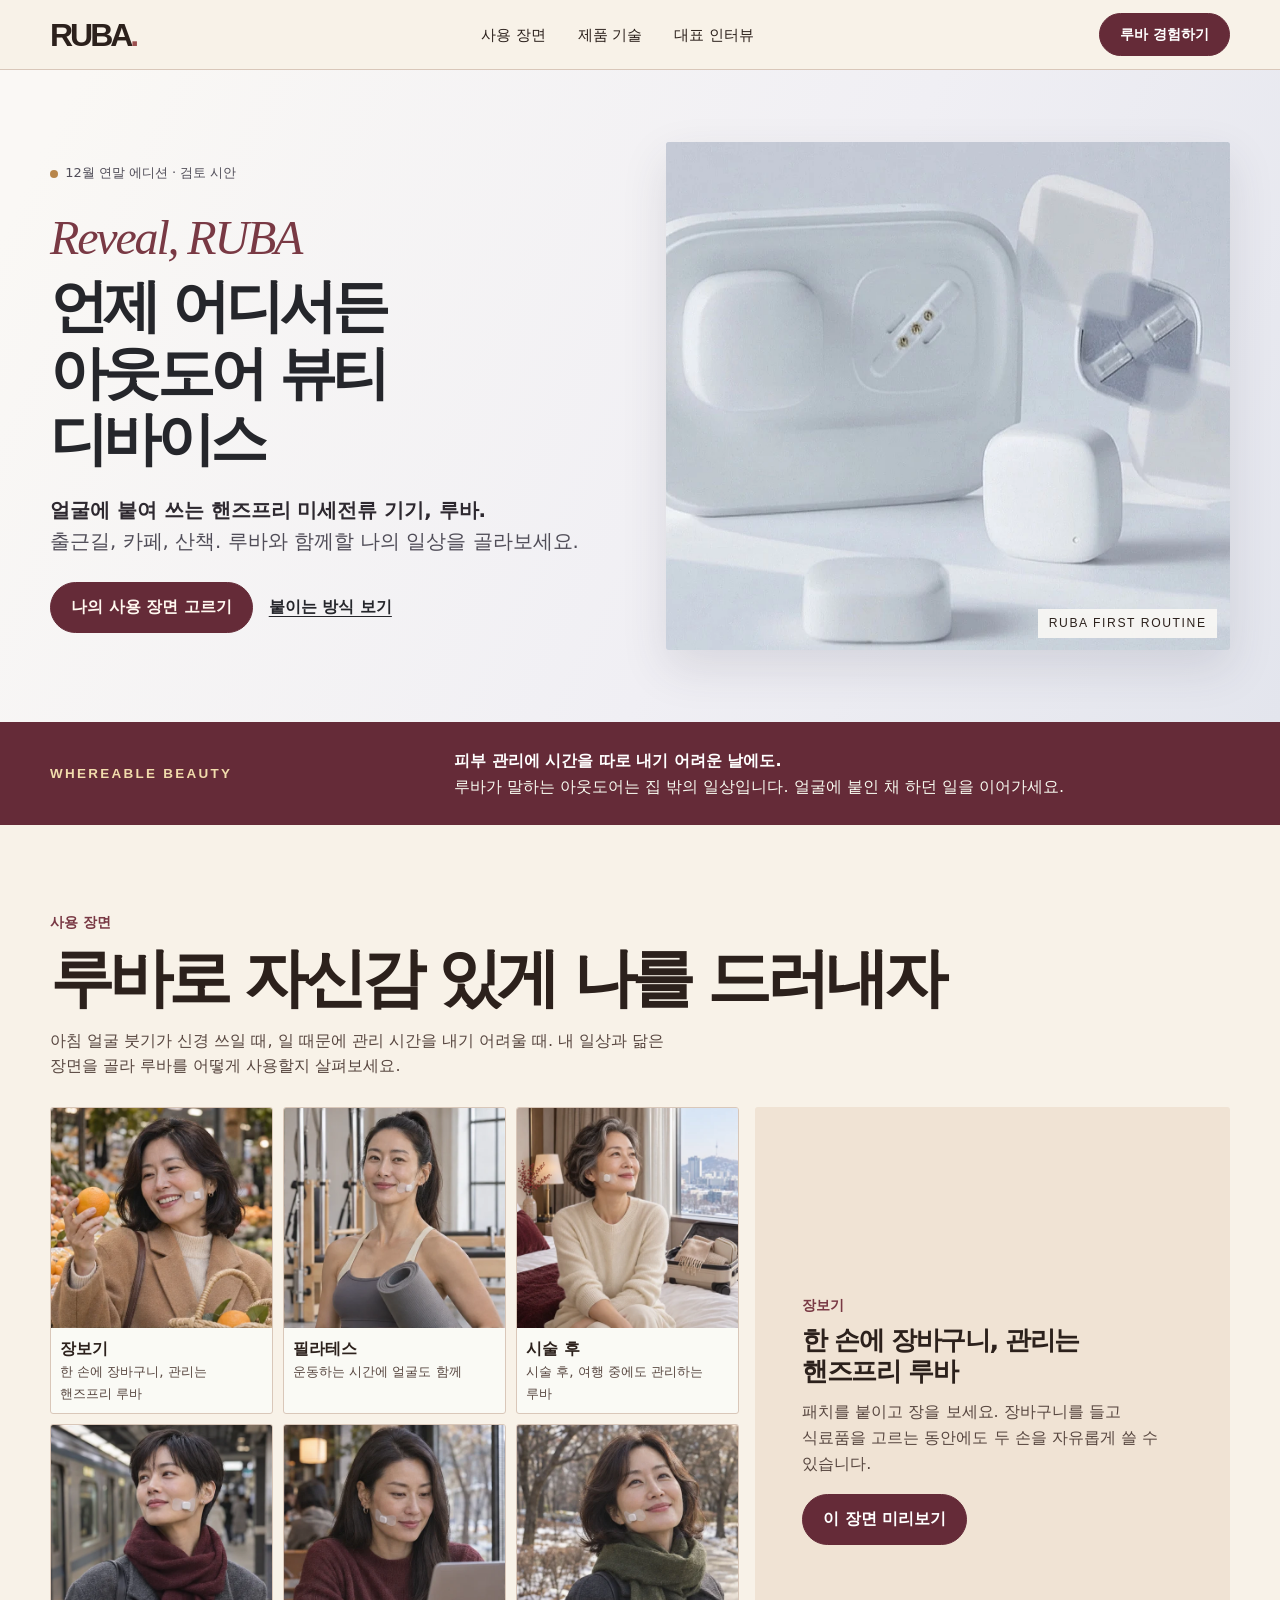
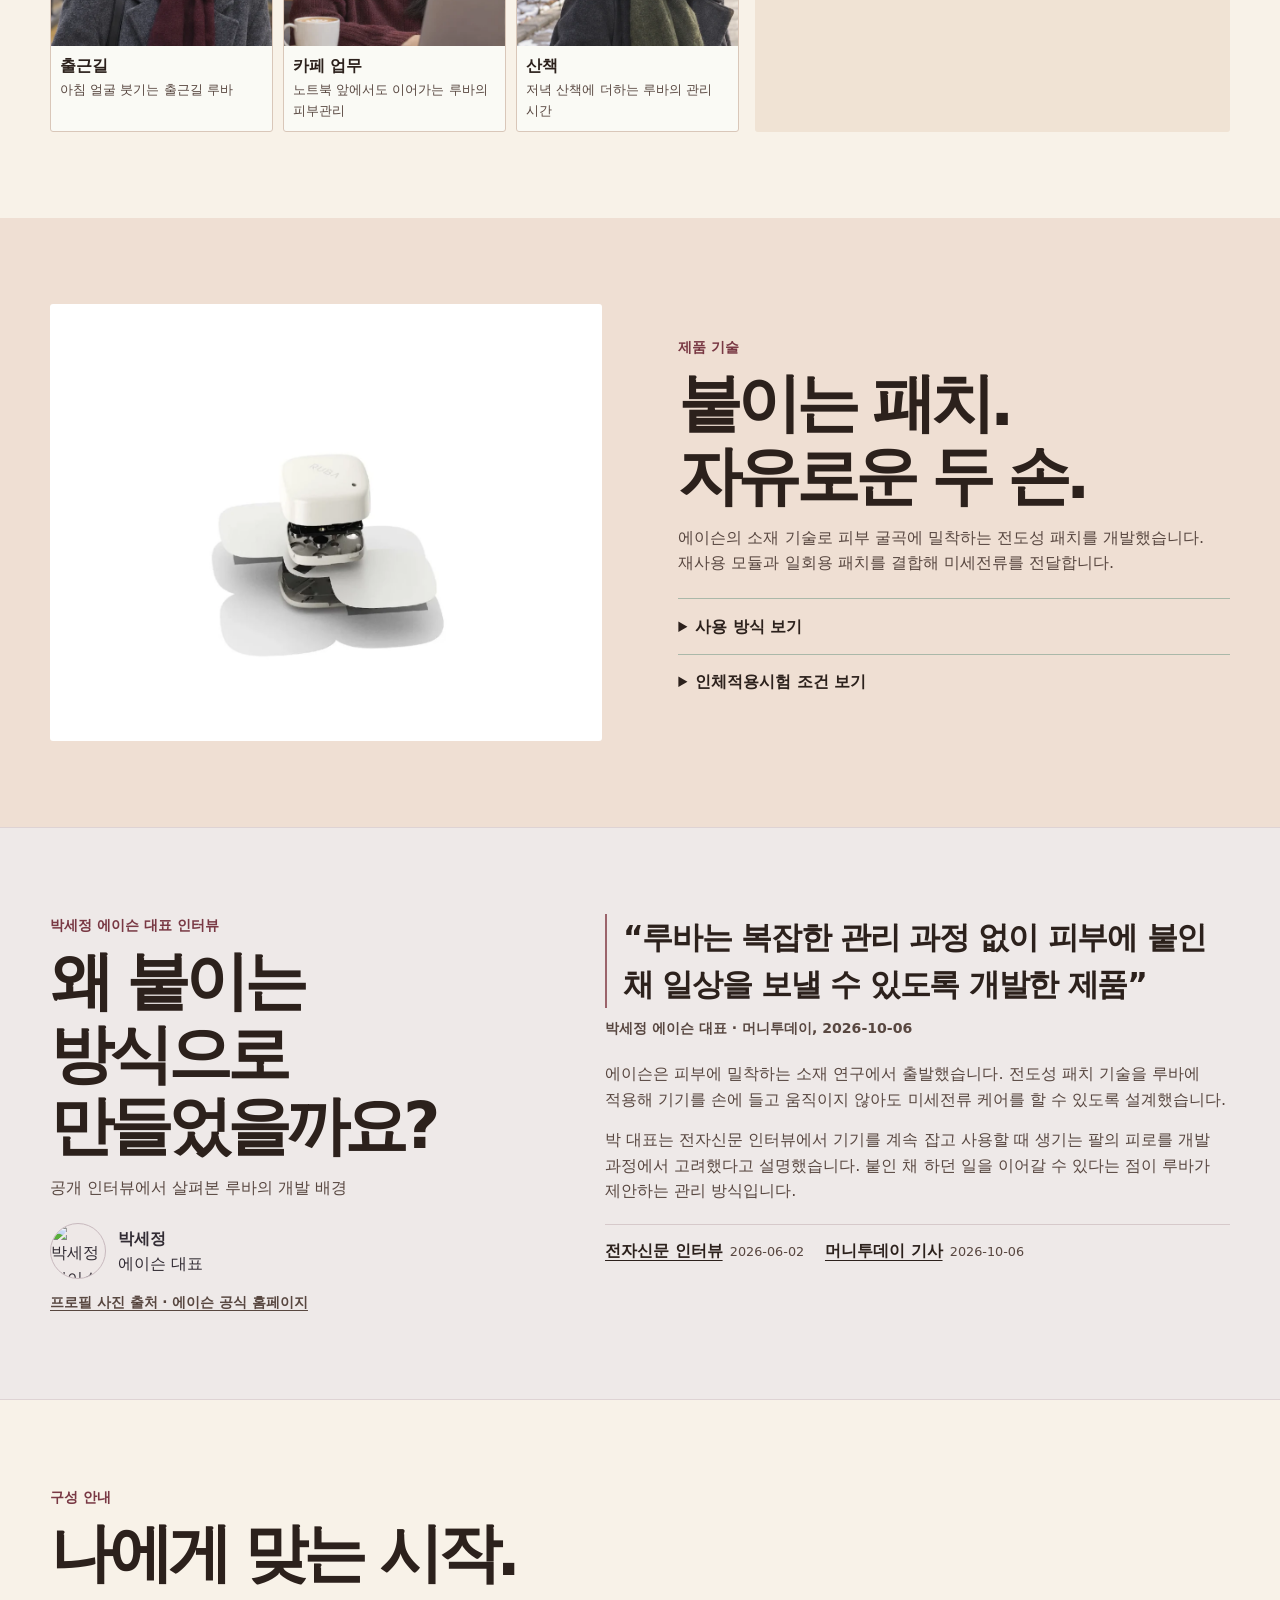
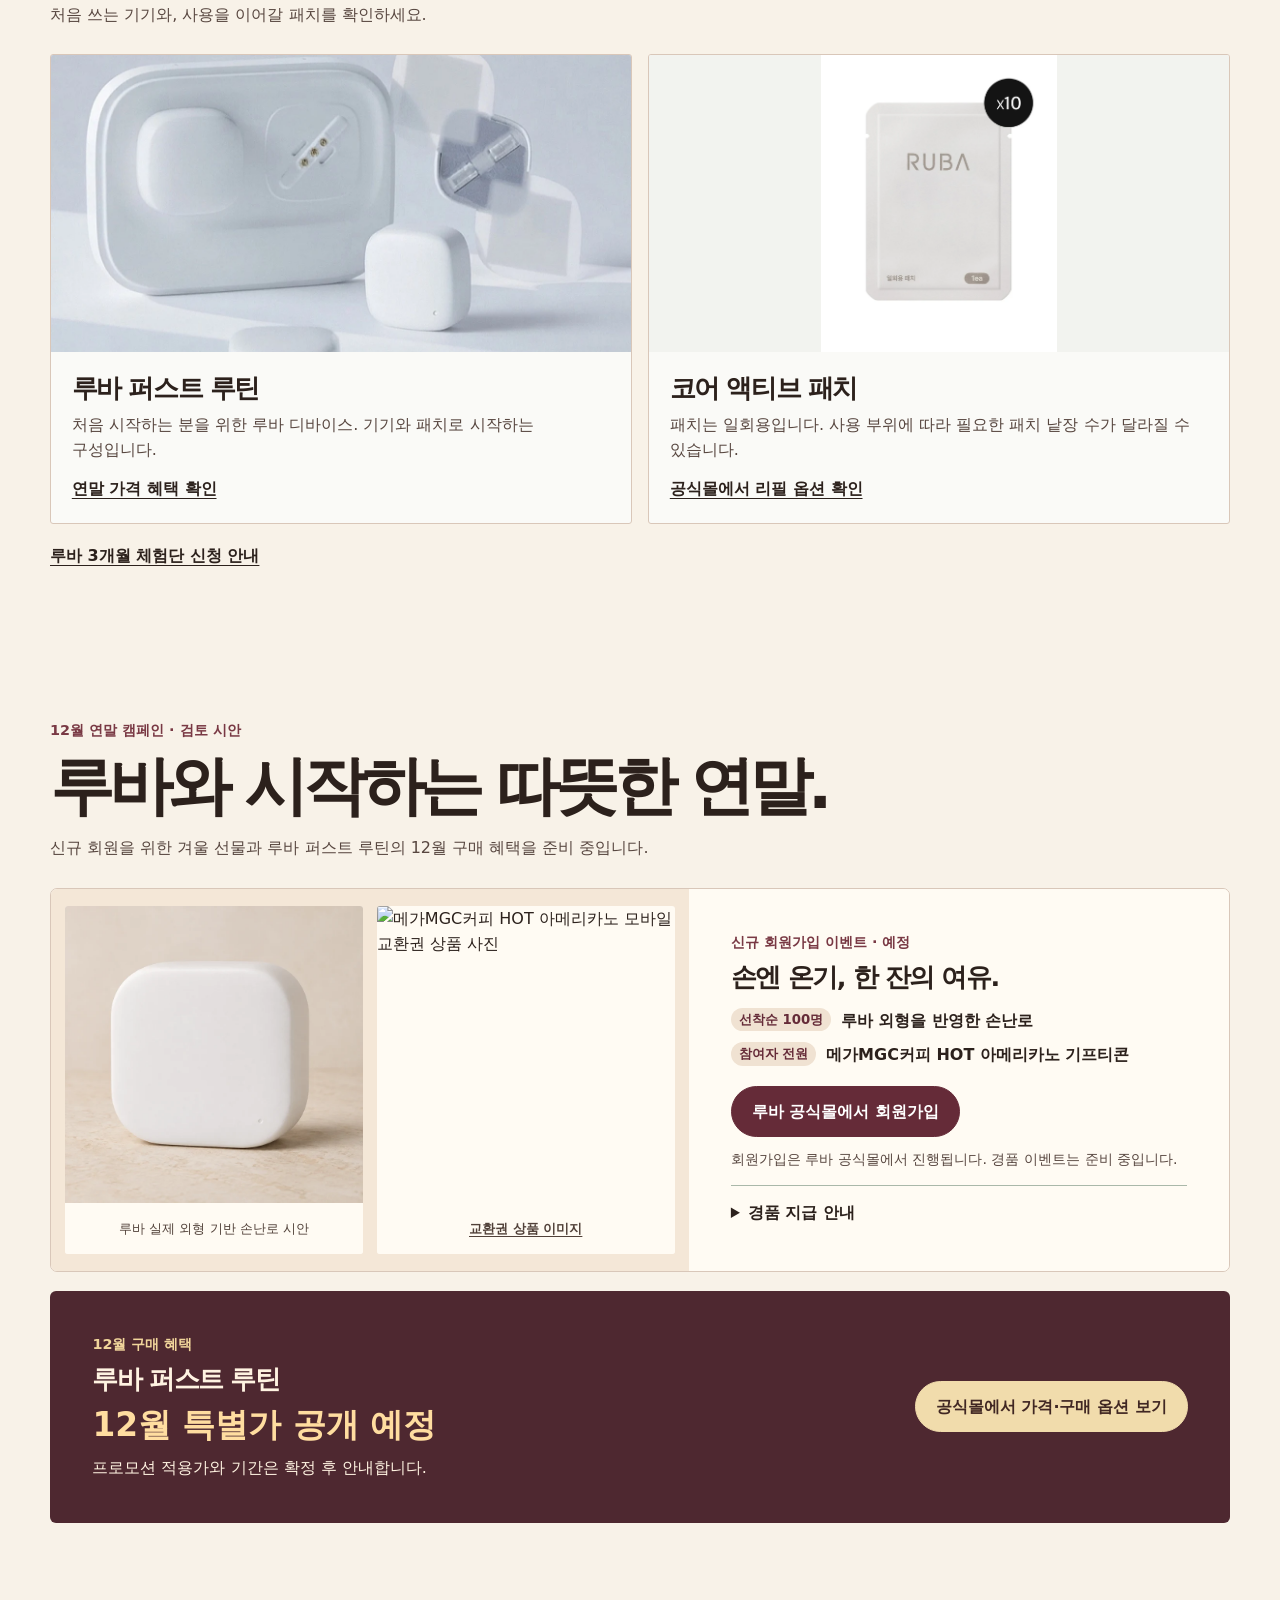
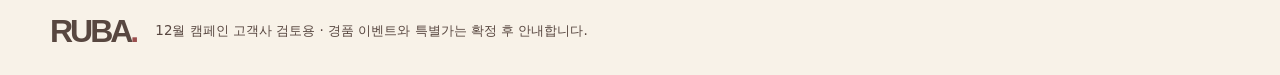
==== index.html @ 67707236 "Update RUBA Pilates scene copy" ====
<!doctype html>
<html lang="ko">
<head>
<meta charset="utf-8">
<meta name="viewport" content="width=device-width, initial-scale=1">
<meta name="robots" content="noindex,nofollow">
<meta name="theme-color" content="#f4f3f6">
<meta name="description" content="추운 날에도, 따뜻한 루틴. 루바 12월 연말 프로모션과 회원가입 이벤트 시안.">
<title>Reveal, RUBA | 루바의 따뜻한 연말</title>
<link rel="stylesheet" href="style.css?v=scene-hover">
<script src="app.js?v=pilates-copy" defer></script>
</head>
<body>
<a class="skip" href="#main">본문으로 이동</a>
<header class="header"><div class="wrap head">
  <a href="#main" class="logo" aria-label="루바 첫 화면">RUBA<span>.</span></a>
  <nav aria-label="페이지 메뉴"><a href="#scenes">사용 장면</a><a href="#technology">제품 기술</a><a href="#founder">대표 인터뷰</a></nav>
  <a class="pill small" href="trial.html">루바 경험하기</a>
</div></header>
<main id="main">
  <div class="holiday-hero"><section class="hero wrap">
    <div class="hero-copy">
      <p class="tag"><span></span> 12월 연말 에디션 · 검토 시안</p>
      <p class="campaign">Reveal, RUBA</p>
      <h1>언제 어디서든<br>아웃도어 뷰티 디바이스</h1>
      <p class="intro"><strong>얼굴에 붙여 쓰는 핸즈프리 미세전류 기기, 루바.</strong><br>출근길, 카페, 산책. 루바와 함께할 나의 일상을 골라보세요.</p>
      <div class="actions"><a class="pill" href="#scenes">나의 사용 장면 고르기</a><a class="text-link" href="#technology">붙이는 방식 보기</a></div>
    </div>
    <figure class="hero-image"><img src="product.webp" width="1200" height="800" alt="루바 퍼스트 루틴의 케이스, 모듈, 전도성 패치" fetchpriority="high"><figcaption>RUBA FIRST ROUTINE</figcaption></figure>
  </section></div>

  <section class="band"><div class="wrap band-inner"><p class="micro">WHEREABLE BEAUTY</p><p><strong>피부 관리에 시간을 따로 내기 어려운 날에도.</strong><br>루바가 말하는 아웃도어는 집 밖의 일상입니다. 얼굴에 붙인 채 하던 일을 이어가세요.</p></div></section>

  <section id="scenes" class="wrap section">
    <p class="eyebrow">사용 장면</p>
    <h2>루바로 자신감 있게 나를 드러내자</h2>
    <p class="sub">아침 얼굴 붓기가 신경 쓰일 때, 일 때문에 관리 시간을 내기 어려울 때. 내 일상과 닮은 장면을 골라 루바를 어떻게 사용할지 살펴보세요.</p>
    <div class="scene-layout">
      <fieldset class="scenes"><legend class="sr">관심 있는 사용 장면</legend>
        <label class="scene-card"><input type="radio" name="scene" value="errands" checked><span class="scene-tile"><img src="tpo-wear-errands.webp" alt="" width="512" height="512" loading="lazy"><span class="scene-caption">장보기<small>한 손에 장바구니, 관리는 핸즈프리 루바</small></span></span></label>
        <label class="scene-card"><input type="radio" name="scene" value="studio"><span class="scene-tile"><img src="tpo-wear-studio.webp" alt="" width="512" height="512" loading="lazy"><span class="scene-caption">필라테스<small>운동하는 시간에 얼굴도 함께</small></span></span></label>
        <label class="scene-card"><input type="radio" name="scene" value="daily"><span class="scene-tile"><img src="tpo-wear-travel.webp" alt="" width="512" height="512" loading="lazy"><span class="scene-caption">시술 후<small>시술 후, 여행 중에도 관리하는 루바</small></span></span></label>
        <label class="scene-card"><input type="radio" name="scene" value="commute"><span class="scene-tile"><img src="tpo-wear-commute.webp" alt="" width="512" height="512" loading="lazy"><span class="scene-caption">출근길<small>아침 얼굴 붓기는 출근길 루바</small></span></span></label>
        <label class="scene-card"><input type="radio" name="scene" value="cafe"><span class="scene-tile"><img src="tpo-wear-cafe.webp" alt="" width="512" height="512" loading="lazy"><span class="scene-caption">카페 업무<small>노트북 앞에서도 이어가는 루바의 피부관리</small></span></span></label>
        <label class="scene-card"><input type="radio" name="scene" value="walk"><span class="scene-tile"><img src="tpo-wear-walk.webp" alt="" width="512" height="512" loading="lazy"><span class="scene-caption">산책<small>저녁 산책에 더하는 루바의 관리 시간</small></span></span></label>
      </fieldset>
      <div class="scene-feature">
        <p class="eyebrow" id="scene-label">장보기</p>
        <div aria-live="polite"><h3 id="scene-title">한 손에 장바구니, 관리는 핸즈프리 루바</h3><p id="scene-copy">패치를 붙이고 장을 보세요. 장바구니를 들고 식료품을 고르는 동안에도 두 손을 자유롭게 쓸 수 있습니다.</p></div>
        <button type="button" class="pill" data-trial>이 장면 미리보기</button>
      </div>
    </div>
  </section>

  <section id="technology" class="tech">
    <div class="wrap section tech-layout">
      <figure><img src="module.webp" width="1250" height="1250" loading="lazy" alt="전도성 패치와 소형 모듈을 결합한 루바 기기"></figure>
      <div><p class="eyebrow">제품 기술</p><h2>붙이는 패치.<br>자유로운 두 손.</h2>
      <p class="sub">에이슨의 소재 기술로 피부 굴곡에 밀착하는 전도성 패치를 개발했습니다. 재사용 모듈과 일회용 패치를 결합해 미세전류를 전달합니다.</p>
      <details><summary>사용 방식 보기</summary><p>모듈과 전용 패치를 결합해 얼굴에 붙이는 방식입니다. 실제 부착 위치와 사용 시간은 제품 사용설명서를 따르세요.</p></details>
      <details><summary>인체적용시험 조건 보기</summary><p>피엔케이피부임상연구센타에서 성인 23명이 4주간 총 8회 사용한 시험에서 피부 수분량, 피부결, 탄력 지표를 확인했습니다. 사용 경험에는 개인차가 있습니다.</p><a class="text-link" href="https://beautybyasen.co.kr/article/news/8/696/" target="_blank" rel="noopener">루바 공식 뉴스룸</a></details></div>
    </div>
  </section>

  <section id="founder" class="founder-section" aria-labelledby="founder-title">
    <div class="wrap section founder-layout">
      <div>
        <p class="eyebrow">박세정 에이슨 대표 인터뷰</p>
        <h2 id="founder-title">왜 붙이는 방식으로<br>만들었을까요?</h2>
        <p class="sub">공개 인터뷰에서 살펴본 루바의 개발 배경</p>
        <div class="hero-founder">
          <img src="https://framerusercontent.com/images/P6xozBRrAXDQ4cvZuUxf1HCb0HQ.jpg?height=792&amp;width=1080" width="56" height="56" alt="박세정 에이슨 대표 프로필 사진" referrerpolicy="no-referrer">
          <div><strong>박세정</strong><p>에이슨 대표</p></div>
        </div>
        <p class="portrait-source"><a class="text-link" href="https://asencompany.com/" target="_blank" rel="noopener">프로필 사진 출처 · 에이슨 공식 홈페이지</a></p>
      </div>
      <article class="founder-story">
        <blockquote cite="https://www.mt.co.kr/future/2026/10/06/2026100610034594685">“루바는 복잡한 관리 과정 없이 피부에 붙인 채 일상을 보낼 수 있도록 개발한 제품”</blockquote>
        <p class="quote-credit">박세정 에이슨 대표 · 머니투데이, 2026-10-06</p>
        <p>에이슨은 피부에 밀착하는 소재 연구에서 출발했습니다. 전도성 패치 기술을 루바에 적용해 기기를 손에 들고 움직이지 않아도 미세전류 케어를 할 수 있도록 설계했습니다.</p>
        <p>박 대표는 전자신문 인터뷰에서 기기를 계속 잡고 사용할 때 생기는 팔의 피로를 개발 과정에서 고려했다고 설명했습니다. 붙인 채 하던 일을 이어갈 수 있다는 점이 루바가 제안하는 관리 방식입니다.</p>
        <ul class="founder-sources" aria-label="인터뷰 출처">
          <li><a class="text-link" href="https://www.etnews.com/20260602000156" target="_blank" rel="noopener">전자신문 인터뷰</a><time datetime="2026-06-02">2026-06-02</time></li>
          <li><a class="text-link" href="https://www.mt.co.kr/future/2026/10/06/2026100610034594685" target="_blank" rel="noopener">머니투데이 기사</a><time datetime="2026-10-06">2026-10-06</time></li>
        </ul>
      </article>
    </div>
  </section>

  <section id="plans" class="wrap section">
    <p class="eyebrow">구성 안내</p><h2>나에게 맞는 시작.</h2>
    <p class="sub">처음 쓰는 기기와, 사용을 이어갈 패치를 확인하세요.</p>
    <div class="plans">
      <article><img src="product.webp" width="1200" height="800" loading="lazy" alt="루바 모듈, 케이스 및 패치 제품 이미지"><div><h3>루바 퍼스트 루틴</h3><p>처음 시작하는 분을 위한 루바 디바이스. 기기와 패치로 시작하는 구성입니다.</p><a class="text-link" href="#holiday">연말 가격 혜택 확인</a></div></article>
      <article><img src="patch.webp" width="989" height="1250" loading="lazy" alt="루바 일회용 리필 패치 패키지"><div><h3>코어 액티브 패치</h3><p>패치는 일회용입니다. 사용 부위에 따라 필요한 패치 낱장 수가 달라질 수 있습니다.</p><a class="text-link" href="https://www.beautybyasen.com/category/%EB%A3%A8%ED%8B%B4-%EC%BC%80%EC%96%B4-%EB%B6%80%EC%B0%A9%ED%98%95-%ED%8C%A8%EC%B9%98/43/" target="_blank" rel="noopener">공식몰에서 리필 옵션 확인</a></div></article>
    </div>
    <p class="concept"><a class="text-link" href="trial.html">루바 3개월 체험단 신청 안내</a></p>
  </section>

  <section id="holiday" class="wrap section holiday-section" aria-labelledby="holiday-title">
    <p class="eyebrow">12월 연말 캠페인 · 검토 시안</p>
    <h2 id="holiday-title">루바와 시작하는 따뜻한 연말.</h2>
    <p class="sub">신규 회원을 위한 겨울 선물과 루바 퍼스트 루틴의 12월 구매 혜택을 준비 중입니다.</p>
    <div class="member-offer">
      <div class="gift-photos">
        <figure class="gift-visual gift-photo-warmer">
          <img src="ruba-module-warmer.webp" width="768" height="768" alt="실제 루바의 흰색 모듈 외형을 반영한 손난로 시안" loading="lazy">
          <figcaption>루바 실제 외형 기반 손난로 시안</figcaption>
        </figure>
        <figure class="gift-visual gift-photo-coffee">
          <img src="https://media.sodagift.com/img/image/253998341375792.jpg" width="480" height="480" alt="메가MGC커피 HOT 아메리카노 모바일 교환권 상품 사진" loading="lazy" referrerpolicy="no-referrer">
          <figcaption><a class="text-link" href="https://sodagift.com/ko/gift-to-south-korea/brands/Mega-MGC-Coffee%23541/%28Hot%29-Americano%2322791" target="_blank" rel="noopener">교환권 상품 이미지</a></figcaption>
        </figure>
      </div>
      <div class="signup-offer">
        <p class="eyebrow">신규 회원가입 이벤트 · 예정</p>
        <h3>손엔 온기, 한 잔의 여유.</h3>
        <ul class="gift-list">
          <li><strong>선착순 100명</strong><span>루바 외형을 반영한 손난로</span></li>
          <li><strong>참여자 전원</strong><span>메가MGC커피 HOT 아메리카노 기프티콘</span></li>
        </ul>
        <a class="pill" data-conversion="signup_click" href="https://www.beautybyasen.com/member/join.html?utm_source=ruba_campaign&amp;utm_medium=referral&amp;utm_campaign=ruba_december_2026&amp;utm_content=member_offer">루바 공식몰에서 회원가입</a>
        <p class="offer-note">회원가입은 루바 공식몰에서 진행됩니다. 경품 이벤트는 준비 중입니다.</p>
        <details><summary>경품 지급 안내</summary><p>이벤트 참여자 전원에게 커피 쿠폰을 증정하며, 참여 완료 순서 기준 선착순 100명에게는 손난로도 함께 증정합니다. 이벤트 기간, 참여 방법과 발송 일정은 확정 후 안내합니다.</p></details>
      </div>
    </div>
    <article id="purchase" class="purchase-offer final-purchase">
      <div>
        <p class="eyebrow">12월 구매 혜택</p>
        <h3>루바 퍼스트 루틴</h3>
        <p class="offer-status">12월 특별가 공개 예정</p>
        <p>프로모션 적용가와 기간은 확정 후 안내합니다.</p>
      </div>
      <a class="pill" data-conversion="purchase_click" href="https://www.beautybyasen.com/product/detail.html?product_no=16&amp;utm_source=ruba_campaign&amp;utm_medium=referral&amp;utm_campaign=ruba_december_2026&amp;utm_content=purchase_offer">공식몰에서 가격·구매 옵션 보기</a>
    </article>
  </section>

</main>
<footer class="wrap footer"><a href="#main" class="logo">RUBA<span>.</span></a><p>12월 캠페인 고객사 검토용 · 경품 이벤트와 특별가는 확정 후 안내합니다.</p></footer>
<div class="mobile-cta"><a class="pill" href="trial.html" data-mobile-next>루바 경험하기</a></div>
<dialog id="trial" aria-labelledby="trial-title">
  <div class="dialog-inner"><button type="button" class="close" aria-label="닫기" data-close>×</button>
    <div id="trial-entry"><p class="eyebrow">루바 사용 장면 미리보기</p><h2 id="trial-title">어디서 써보고 싶으세요?</h2>
    <p>선택한 사용 장면 <strong id="picked-scene"></strong></p>
    <form id="trial-form">
      <button class="pill" type="submit">내가 고른 장면 확인</button>
      <p class="fine">장면 선택은 미리보기용입니다. 응답은 저장하거나 전송하지 않습니다.</p>
    </form></div>
    <div id="trial-success" hidden><p class="eyebrow">루바 사용 장면 미리보기</p><h2 id="success-title" tabindex="-1">루바가 함께할 장면을 골랐어요.</h2><p><strong id="finished-scene"></strong> 장면을 선택하셨습니다.</p><p class="fine">붙이는 방식과 개발 이야기를 이어서 살펴보세요.</p><a class="pill" href="#technology" data-continue>루바가 작동하는 방식 보기</a></div>
  </div>
</dialog>

</body>
</html>
---- style.css ----
:root{--paper:#f4f3ed;--ink:#1a241e;--forest:#21372b;--lime:#ddf48a;--line:#cbd2c6;--mute:#48584d}*{box-sizing:border-box}html{scroll-behavior:smooth;scroll-padding-top:75px}body{margin:0;background:var(--paper);color:var(--ink);font-family:"Pretendard","Noto Sans KR","Malgun Gothic",system-ui,sans-serif;line-height:1.6;word-break:keep-all}img{display:block;width:100%;height:auto}a{color:inherit}button,select{font:inherit}button{cursor:pointer}figure,p,h1,h2,h3{margin:0}.wrap{width:min(1180px,calc(100% - 80px));margin-inline:auto}.skip{position:fixed;left:1rem;top:-5rem;background:white;padding:.8rem;z-index:20}.skip:focus{top:1rem}.header{background:var(--paper);border-bottom:1px solid var(--line);position:sticky;top:0;z-index:3}.head{display:flex;align-items:center;justify-content:space-between;gap:1rem;min-height:69px}.logo{font-family:Arial,sans-serif;font-size:2rem;font-weight:900;letter-spacing:-.095em;text-decoration:none;line-height:1}.logo span{color:#547540}.head nav{display:flex;gap:2rem}.head nav a{text-decoration:none;font-size:.92rem}.head nav a:hover,.text-link:hover{text-decoration-thickness:2px}.pill{display:inline-flex;justify-content:center;align-items:center;min-height:51px;padding:.68rem 1.25rem;border:1px solid var(--forest);border-radius:100px;text-decoration:none;background:var(--forest);color:white;font-weight:750;text-align:center;line-height:1.35}.pill:hover{background:#325341}.pill.small{min-height:42px;font-size:.9rem}.text-link{font-weight:740;text-underline-offset:.25em}.hero{display:grid;grid-template-columns:1fr 1fr;align-items:center;gap:3rem;padding-block:36px 42px}.hero-copy{padding-block:1.6rem}.tag{display:inline-flex;align-items:center;gap:.45rem;font-size:.81rem;color:var(--mute);margin-bottom:1.8rem}.tag span{width:8px;height:8px;background:#657f40;border-radius:50%}.campaign{font-family:Georgia,serif;font-style:italic;font-size:clamp(1.75rem,4vw,3rem);letter-spacing:-.045em;line-height:1.05}.hero h1{font-size:clamp(3.5rem,7vw,7rem);letter-spacing:-.105em;line-height:1.02;margin:.7rem 0 1.35rem}.hero h1 span{color:#547540}.intro{font-size:clamp(1rem,1.6vw,1.23rem);color:var(--mute)}.intro strong{color:var(--ink)}.actions{display:flex;gap:1rem;align-items:center;flex-wrap:wrap;margin-top:1.5rem}.hero-image{position:relative;background:#eee;overflow:hidden;border-radius:3px}.hero-image img{aspect-ratio:1.01;object-fit:cover;object-position:center 43%}.hero-image figcaption{position:absolute;bottom:12px;left:12px;background:var(--paper);padding:.3rem .65rem;font-family:Arial,sans-serif;letter-spacing:.13em;font-size:.76rem}.band{background:var(--forest);color:#f7f9ef}.band-inner{display:grid;grid-template-columns:1fr 2fr;gap:1rem;align-items:center;padding-block:26px}.band strong{color:white}.micro{font-family:Arial,sans-serif;color:var(--lime);font-weight:700;letter-spacing:.17em;font-size:.84rem}.section{padding-block:86px}.eyebrow{font-size:.9rem;font-weight:750;color:#426039;margin-bottom:.5rem}h2{font-size:clamp(2.1rem,5vw,4.1rem);line-height:1.13;letter-spacing:-.08em}h3{font-size:clamp(1.25rem,2vw,1.8rem);line-height:1.24;letter-spacing:-.055em}.sub{margin-top:.8rem;color:var(--mute);max-width:39rem}.scene-layout{display:grid;grid-template-columns:1.25fr 1fr;gap:1rem;margin-top:1.75rem}.scenes{border:0;padding:0;margin:0;min-width:0;display:grid;grid-template-columns:repeat(2,minmax(0,1fr));gap:.5rem}.scenes label{position:relative;cursor:pointer}.scenes input,.sr{position:absolute;inline-size:1px;block-size:1px;clip-path:inset(50%);overflow:hidden}.scenes label span{display:block;border:1px solid var(--line);padding:.8rem 1rem;border-radius:3px;font-weight:750;min-height:100%;background:#fafaf5}.scenes label small{display:block;font-size:.84rem;color:var(--mute);font-weight:400}.scenes input:focus-visible+span,button:focus-visible,a:focus-visible,summary:focus-visible,select:focus-visible{outline:3px solid #759549;outline-offset:3px}.scene-feature{background:#e1e8db;border-radius:3px;padding:clamp(1.2rem,3.7vw,3rem);display:flex;align-items:flex-start;flex-direction:column;justify-content:center}.scene-feature div p{margin:.7rem 0 1.1rem;color:var(--mute)}.tech{background:#e8ede4}.tech-layout{display:grid;grid-template-columns:1fr 1fr;gap:clamp(1rem,6vw,6rem);align-items:center}.tech figure{background:white;overflow:hidden;border-radius:3px}.tech figure img{aspect-ratio:1.26;object-fit:cover}.tech details:first-of-type{margin-top:1.4rem}details{border-top:1px solid #aab8a9;padding-block:.75rem}details summary{cursor:pointer;font-weight:750;padding-block:.15rem}details p{margin:.5rem 0;color:var(--mute)}.plans{display:grid;grid-template-columns:1fr 1fr;gap:1rem;margin-top:1.6rem}.plans article{background:#fafaf7;border:1px solid var(--line);border-radius:3px;overflow:hidden}.plans article img{aspect-ratio:1.95;object-fit:contain;background:#f2f3ef}.plans article:first-child img{object-fit:cover}.plans article div{padding:1.3rem}.plans p{color:var(--mute);margin:.45rem 0 .85rem}.concept{margin-top:1.2rem}.closing{padding:70px 0;background:var(--forest);color:white;text-align:center}.closing .campaign{color:var(--lime)}.closing h2{margin:1rem 0 1.4rem}.closing .pill{background:var(--lime);color:var(--forest)}.footer{display:flex;align-items:center;gap:1.2rem;padding-block:28px;color:var(--mute)}.footer p{font-size:.84rem}.mobile-cta{display:none}dialog{padding:0;border:1px solid var(--line);border-radius:8px;background:var(--paper);color:var(--ink);width:min(94%,500px);max-height:calc(100% - 1.8rem)}dialog::backdrop{background:#18241ac0}.dialog-inner{position:relative;padding:2rem}.dialog-inner h2{font-size:2rem;margin-bottom:.8rem;padding-right:.8rem}.close{position:absolute;right:.65rem;top:.55rem;border:0;background:none;font-size:1.7rem;min-width:42px;min-height:42px;color:var(--ink)}.dialog-inner form{display:grid;gap:.65rem;margin-top:1rem}.dialog-inner select{padding:.5rem;background:white;color:var(--ink);border:1px solid #687d69;border-radius:3px;min-height:45px}.dialog-inner .fine{color:var(--mute);font-size:.83rem;margin-block:.3rem}.dialog-inner #trial-success button{margin-top:.9rem}@media(max-width:760px){.wrap{width:calc(100% - 36px)}.head{min-height:58px}.head nav{display:none}.head .small{min-height:38px;font-size:.79rem}.logo{font-size:1.7rem}.hero{grid-template-columns:1fr;gap:1rem;padding-block:10px 22px}.hero-copy{padding-block:.7rem .1rem}.tag{margin-bottom:.9rem}.hero h1{font-size:clamp(3rem,12.5vw,5rem);margin:.55rem 0 .7rem}.hero h1 br{display:none}.intro{font-size:1rem}.actions{margin-top:1rem}.hero-image img{aspect-ratio:1.28;object-position:center 39%}.band-inner,.scene-layout,.tech-layout{grid-template-columns:1fr}.band-inner{gap:.3rem}.section{padding-block:52px}.tech figure{order:1}.plans{gap:.65rem}.plans article div{padding:.85rem}.footer{padding-bottom:98px}.mobile-cta{display:flex;align-items:center;justify-content:space-between;gap:1rem;position:fixed;inset:auto 0 0;padding:.55rem 18px calc(.55rem + env(safe-area-inset-bottom));z-index:4;background:var(--paper);border-top:1px solid var(--line)}.mobile-cta .pill{flex:1;max-width:275px;min-height:43px}}@media(max-width:365px){.plans{grid-template-columns:1fr}.actions .pill{padding-inline:.75rem}}@media(prefers-reduced-motion:reduce){html{scroll-behavior:auto}}

/* December campaign */
:root {
  --paper: #f8f2e8;
  --ink: #2c211c;
  --forest: #652b38;
  --lime: #f1dcac;
  --line: #d9c7b9;
  --mute: #584740;
}
.logo span, .hero h1 span { color: #9b4f4e; }
.pill:hover { background: #803a4a; }
.eyebrow { color: #793944; }
.tag span { background: #b8864b; }
.holiday-hero {
  color: #fff6e8;
  background: radial-gradient(ellipse at 14% 12%, #744534 0%, transparent 50%), linear-gradient(120deg, #3a2421, #4f222e);
}
.holiday-hero .tag, .holiday-hero .intro, .holiday-hero .intro strong { color: #fff1db; }
.holiday-hero .campaign, .holiday-hero h1 span { color: #efcd91; }
.holiday-hero h1 { font-size: clamp(3.25rem, 6.3vw, 6.45rem); }
.holiday-hero .hero-image { border: 1px solid #caa477; }
.holiday-hero .hero-image img { filter: sepia(.13) saturate(.86); }
.holiday-hero figcaption { color: var(--ink); }
.holiday-hero .pill, .purchase-offer .pill { background: var(--lime); border-color: var(--lime); color: #402723; }
.holiday-hero .pill:hover { background: #ffeabc; }
.holiday-section { padding-block: 64px; }
.purchase-offer { background: #4e2830; color: #fff3e1; }
.purchase-offer .eyebrow { color: #f1d59b; }
.purchase-offer .offer-status { font-size: clamp(1.4rem, 3vw, 2.05rem); font-weight: 800; margin-top: .8rem; color: #ffdda0; }
.purchase-offer a { display: inline-block; margin-top: .9rem; }
.signup-offer { background: #fffbf3; }
.signup-offer details { margin-top: .9rem; padding-bottom: 0; }
.tech { background: #efdfd3; }
.scene-feature { background: #f0e3d4; }
.dialog-inner > form:first-child { margin-top: 0; }
@media (max-width: 760px) {
  .holiday-hero .hero h1 { font-size: clamp(2.65rem, 10vw, 4.6rem); }
  .holiday-hero .hero h1 br { display: initial; }
  .holiday-section { padding-block: 48px; }
}

/* Product-led hero and founder editorial */
.holiday-hero {
  color: #25262b;
  background: linear-gradient(116deg, #faf8f5 5%, #f0eff4 59%, #e3e5ed 100%);
}
.holiday-hero .hero { gap: clamp(1.3rem, 4vw, 4.5rem); padding-block: clamp(2rem, 5vw, 5rem); }
.holiday-hero .hero h1 { font-size: clamp(3rem, 5.25vw, 5.6rem); line-height: 1.15; letter-spacing: -.08em; }
.holiday-hero .tag, .holiday-hero .intro { color: #504d58; }
.holiday-hero .intro strong { color: #2e2930; }
.holiday-hero .campaign, .holiday-hero h1 span { color: #793944; }
.holiday-hero .hero-image { border: 0; background: #dfe3ed; box-shadow: 0 18px 46px #38385120; }
.holiday-hero .hero-image img { aspect-ratio: 1.11; object-position: 48% 50%; filter: none; }
.holiday-hero figcaption { background: #f9f8f5eb; left: auto; right: 13px; }
.holiday-hero .pill { background: var(--forest); border-color: var(--forest); color: #fff8ef; }
.holiday-hero .pill:hover { background: #803a4a; }
.founder-section { background: #eee9e8; border-block: 1px solid #ded3d4; }
.founder-layout { display: grid; grid-template-columns: .88fr 1.12fr; gap: clamp(1.5rem, 5vw, 5.5rem); }
.founder-story blockquote { margin: 0; border-left: 2px solid #9b646b; padding-left: 1rem; font-size: clamp(1.35rem, 2.45vw, 2.05rem); line-height: 1.5; letter-spacing: -.04em; font-weight: 750; }
.founder-story > p { margin-top: .9rem; color: var(--mute); }
.founder-story .quote-credit { font-size: .88rem; font-weight: 650; margin-top: .55rem; margin-bottom: 1.35rem; }
.founder-sources { list-style: none; display: flex; flex-wrap: wrap; gap: .6rem 1.3rem; margin: 1.25rem 0 0; padding: .85rem 0 0; border-top: 1px solid #d6c9ca; }
.founder-sources time { margin-left: .45rem; font-size: .8rem; color: var(--mute); }
@media (max-width: 760px) {
  .holiday-hero .hero { padding-block: 1rem 1.75rem; }
  .holiday-hero .hero h1 { font-size: clamp(2.55rem, 9vw, 4.25rem); }
  .holiday-hero .hero-image img { aspect-ratio: 1.4; }
  .founder-layout { grid-template-columns: 1fr; gap: 1.4rem; }
}

/* Experience first, then membership and purchase */
.holiday-hero .hero h1 { font-size: clamp(2.9rem, 4.9vw, 5.1rem); }
.member-offer { display: grid; grid-template-columns: 1.18fr 1fr; margin-top: 1.7rem; border: 1px solid var(--line); border-radius: 7px; background: #fffbf3; overflow: hidden; }
.gift-visual { background: #e9d9c5; display: flex; flex-direction: column; justify-content: center; }
.gift-visual img { aspect-ratio: 1.5; object-fit: cover; }
.gift-visual figcaption { padding: .6rem .9rem; color: #514139; font-size: .84rem; }
.member-offer .signup-offer { padding: clamp(1.25rem, 3.3vw, 2.8rem); align-self: center; }
.gift-list { padding-left: 1.1rem; margin: .9rem 0 1.15rem; font-weight: 650; }
.gift-list li + li { margin-top: .25rem; }
.offer-note { color: var(--mute); margin-top: .65rem; font-size: .89rem; }
.final-purchase { margin-top: 1.2rem; padding: clamp(1.3rem, 3.4vw, 2.65rem); display: flex; align-items: center; justify-content: space-between; gap: 1.2rem; border-radius: 6px; }
.final-purchase .offer-status { margin-block: .2rem; }
.final-purchase a { display: inline-flex; margin-top: 0; flex-shrink: 0; }
.final-purchase .pill:hover { background: #ffeabc; }
#trial-success a { margin-top: .9rem; }
@media (max-width: 760px) {
  .holiday-hero .hero h1 { font-size: clamp(2.45rem, 8.5vw, 4.2rem); }
  .member-offer { grid-template-columns: 1fr; }
  .final-purchase { align-items: flex-start; flex-direction: column; }
  .mobile-cta { justify-content: center; }
  .mobile-cta .pill { max-width: 100%; }
}

/* Everyday scenes and founder profile */
.holiday-hero .hero h1 { font-size: clamp(2.65rem, 4.5vw, 4.8rem); }
.hero-founder { display: inline-flex; align-items: center; gap: .75rem; margin-top: 1.4rem; color: #322c34; text-decoration: none; }
.hero-founder img { width: 56px; height: 56px; flex: 0 0 56px; object-fit: cover; object-position: center 39%; border-radius: 50%; border: 1px solid #c8b9be; background: #eee8e7; }
.hero-founder > span > span { display: block; font-size: .88rem; color: #65434d; text-decoration: underline; text-underline-offset: .2em; }
.portrait-source { margin-top: .75rem; font-size: .86rem; color: var(--mute); }
.scene-layout { grid-template-columns: minmax(0, 1.45fr) minmax(0, 1fr); }
.scenes { grid-template-columns: repeat(3, minmax(0, 1fr)); gap: .65rem; }
.scenes label .scene-tile { padding: 0; overflow: hidden; }
.scene-tile img { width: 100%; height: auto; aspect-ratio: 1; object-fit: contain; background: #eadcd0; }
.scenes label .scene-caption { display: block; border: 0; min-height: 0; border-radius: 0; background: transparent; padding: .45rem .55rem .55rem; }
.scenes input:focus-visible + .scene-tile { outline-offset: 3px; }
@media (max-width: 900px) {
  .scenes { grid-template-columns: repeat(2, minmax(0, 1fr)); }
}
@media (max-width: 760px) {
  .holiday-hero .hero h1 { font-size: clamp(2.15rem, 7.2vw, 3.8rem); }
  .scene-layout { grid-template-columns: 1fr; }
  .hero-founder { margin-top: 1rem; }
}

/* Event prize photography */
.gift-photos { display: grid; grid-template-columns: repeat(2, minmax(0, 1fr)); align-content: center; gap: clamp(.5rem, 1.1vw, .9rem); padding: clamp(.6rem, 1.1vw, .9rem); background: #f4e7d7; }
.gift-photos .gift-visual { display: grid; grid-template-rows: auto 1fr; min-width: 0; overflow: hidden; border-radius: 3px; background: #fffbf3; }
.gift-photos .gift-visual img { width: 100%; height: auto; aspect-ratio: 1; object-fit: contain; object-position: center; }
.gift-photos .gift-visual figcaption { display: flex; align-items: center; justify-content: center; min-height: 3.15rem; padding: .5rem .45rem; text-align: center; background: #fffbf3; }
.signup-offer .gift-list { padding: 0; list-style: none; display: grid; gap: .55rem; }
.signup-offer .gift-list li { display: grid; grid-template-columns: max-content 1fr; align-items: start; gap: .6rem; margin: 0; }
.signup-offer .gift-list strong { padding: .06rem .5rem; border-radius: 20px; background: #f0e2d2; color: var(--forest); font-size: .83rem; }

@media (hover: hover) and (pointer: fine) {
  .scene-card:hover > .scene-tile {
    background: var(--lime);
    border-color: var(--forest);
    outline: 2px solid var(--forest);
  }
}
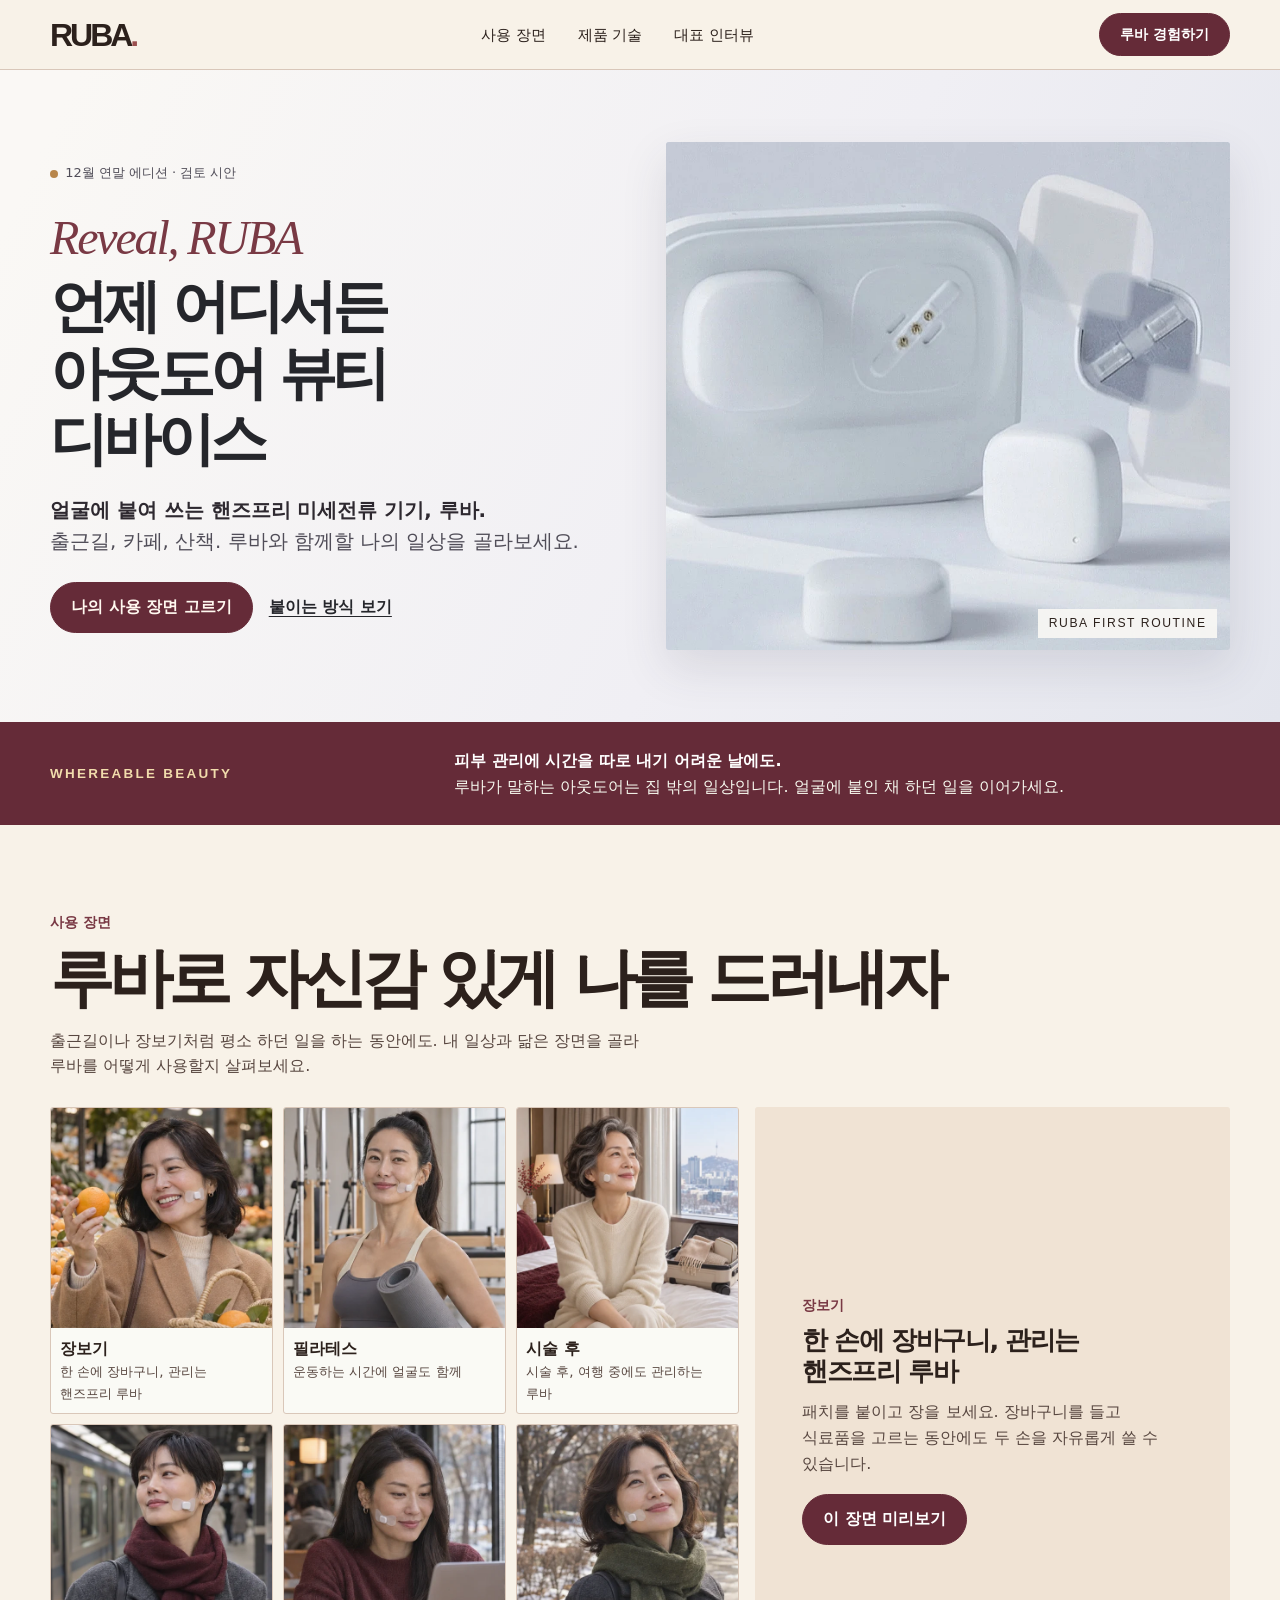
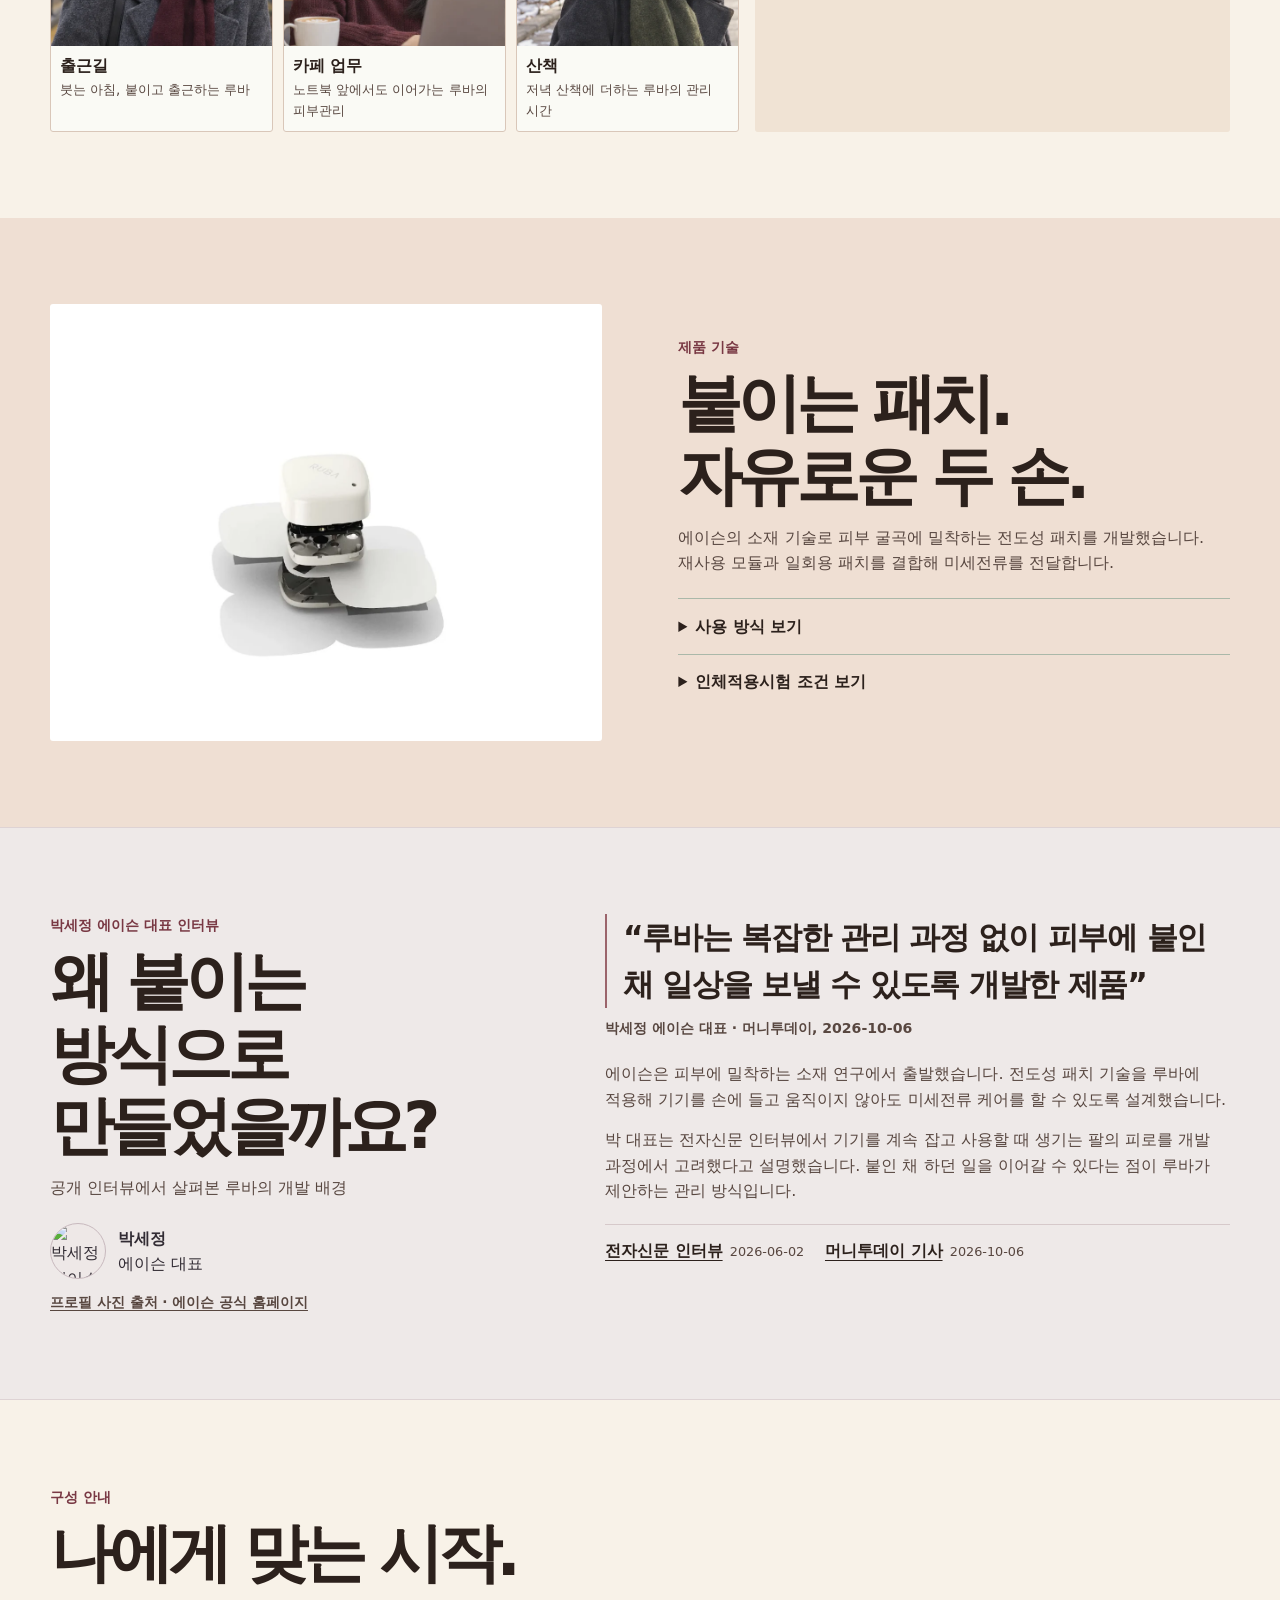
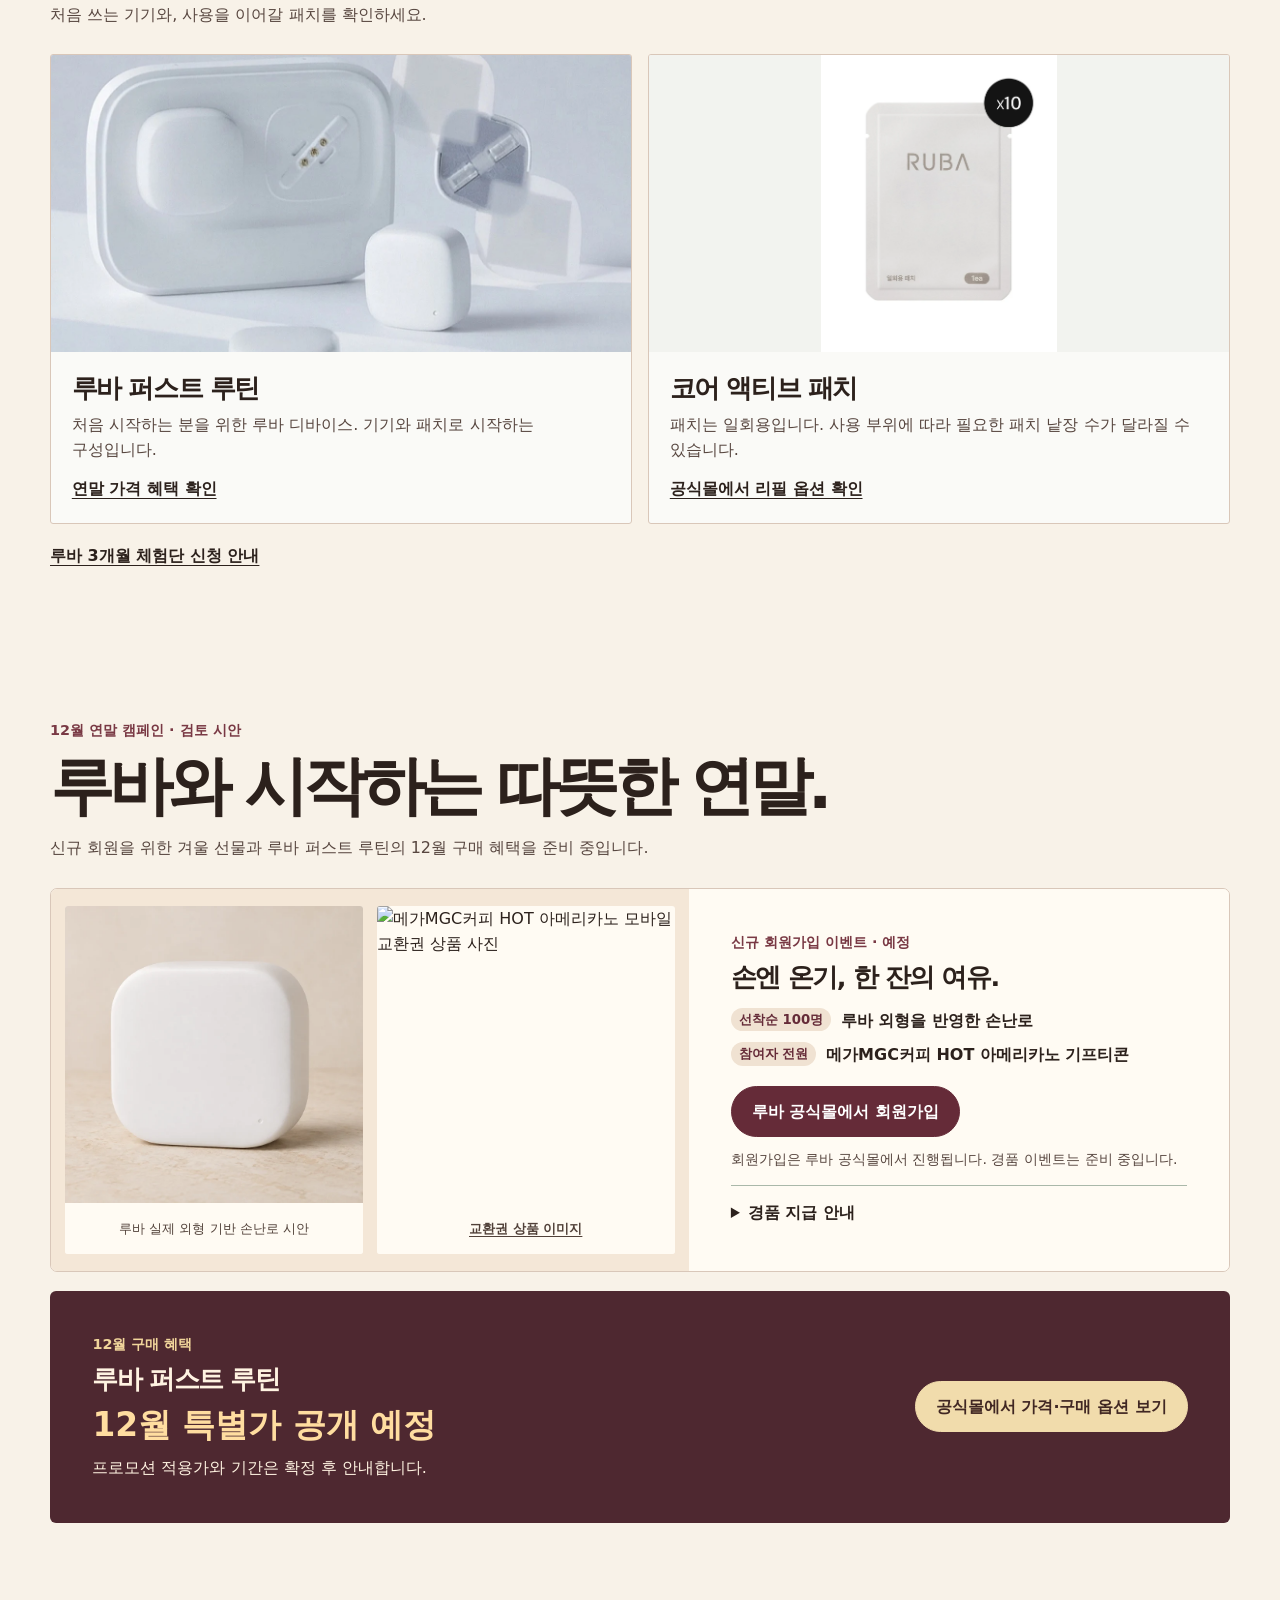
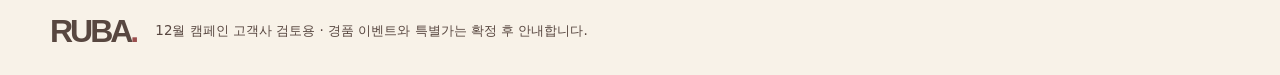
==== commit b7991127: "Publish scene-led wording on the RUBA commute card" ====
--- a/index.html
+++ b/index.html
@@ -8,7 +8,7 @@
 <meta name="description" content="추운 날에도, 따뜻한 루틴. 루바 12월 연말 프로모션과 회원가입 이벤트 시안.">
 <title>Reveal, RUBA | 루바의 따뜻한 연말</title>
 <link rel="stylesheet" href="style.css?v=scene-hover">
-<script src="app.js?v=pilates-copy" defer></script>
+<script src="app.js?v=commute-copy" defer></script>
 </head>
 <body>
 <a class="skip" href="#main">본문으로 이동</a>
@@ -34,13 +34,13 @@
   <section id="scenes" class="wrap section">
     <p class="eyebrow">사용 장면</p>
     <h2>루바로 자신감 있게 나를 드러내자</h2>
-    <p class="sub">아침 얼굴 붓기가 신경 쓰일 때, 일 때문에 관리 시간을 내기 어려울 때. 내 일상과 닮은 장면을 골라 루바를 어떻게 사용할지 살펴보세요.</p>
+    <p class="sub">출근길이나 장보기처럼 평소 하던 일을 하는 동안에도. 내 일상과 닮은 장면을 골라 루바를 어떻게 사용할지 살펴보세요.</p>
     <div class="scene-layout">
       <fieldset class="scenes"><legend class="sr">관심 있는 사용 장면</legend>
         <label class="scene-card"><input type="radio" name="scene" value="errands" checked><span class="scene-tile"><img src="tpo-wear-errands.webp" alt="" width="512" height="512" loading="lazy"><span class="scene-caption">장보기<small>한 손에 장바구니, 관리는 핸즈프리 루바</small></span></span></label>
         <label class="scene-card"><input type="radio" name="scene" value="studio"><span class="scene-tile"><img src="tpo-wear-studio.webp" alt="" width="512" height="512" loading="lazy"><span class="scene-caption">필라테스<small>운동하는 시간에 얼굴도 함께</small></span></span></label>
         <label class="scene-card"><input type="radio" name="scene" value="daily"><span class="scene-tile"><img src="tpo-wear-travel.webp" alt="" width="512" height="512" loading="lazy"><span class="scene-caption">시술 후<small>시술 후, 여행 중에도 관리하는 루바</small></span></span></label>
-        <label class="scene-card"><input type="radio" name="scene" value="commute"><span class="scene-tile"><img src="tpo-wear-commute.webp" alt="" width="512" height="512" loading="lazy"><span class="scene-caption">출근길<small>아침 얼굴 붓기는 출근길 루바</small></span></span></label>
+        <label class="scene-card"><input type="radio" name="scene" value="commute"><span class="scene-tile"><img src="tpo-wear-commute.webp" alt="" width="512" height="512" loading="lazy"><span class="scene-caption">출근길<small>붓는 아침, 붙이고 출근하는 루바</small></span></span></label>
         <label class="scene-card"><input type="radio" name="scene" value="cafe"><span class="scene-tile"><img src="tpo-wear-cafe.webp" alt="" width="512" height="512" loading="lazy"><span class="scene-caption">카페 업무<small>노트북 앞에서도 이어가는 루바의 피부관리</small></span></span></label>
         <label class="scene-card"><input type="radio" name="scene" value="walk"><span class="scene-tile"><img src="tpo-wear-walk.webp" alt="" width="512" height="512" loading="lazy"><span class="scene-caption">산책<small>저녁 산책에 더하는 루바의 관리 시간</small></span></span></label>
       </fieldset>
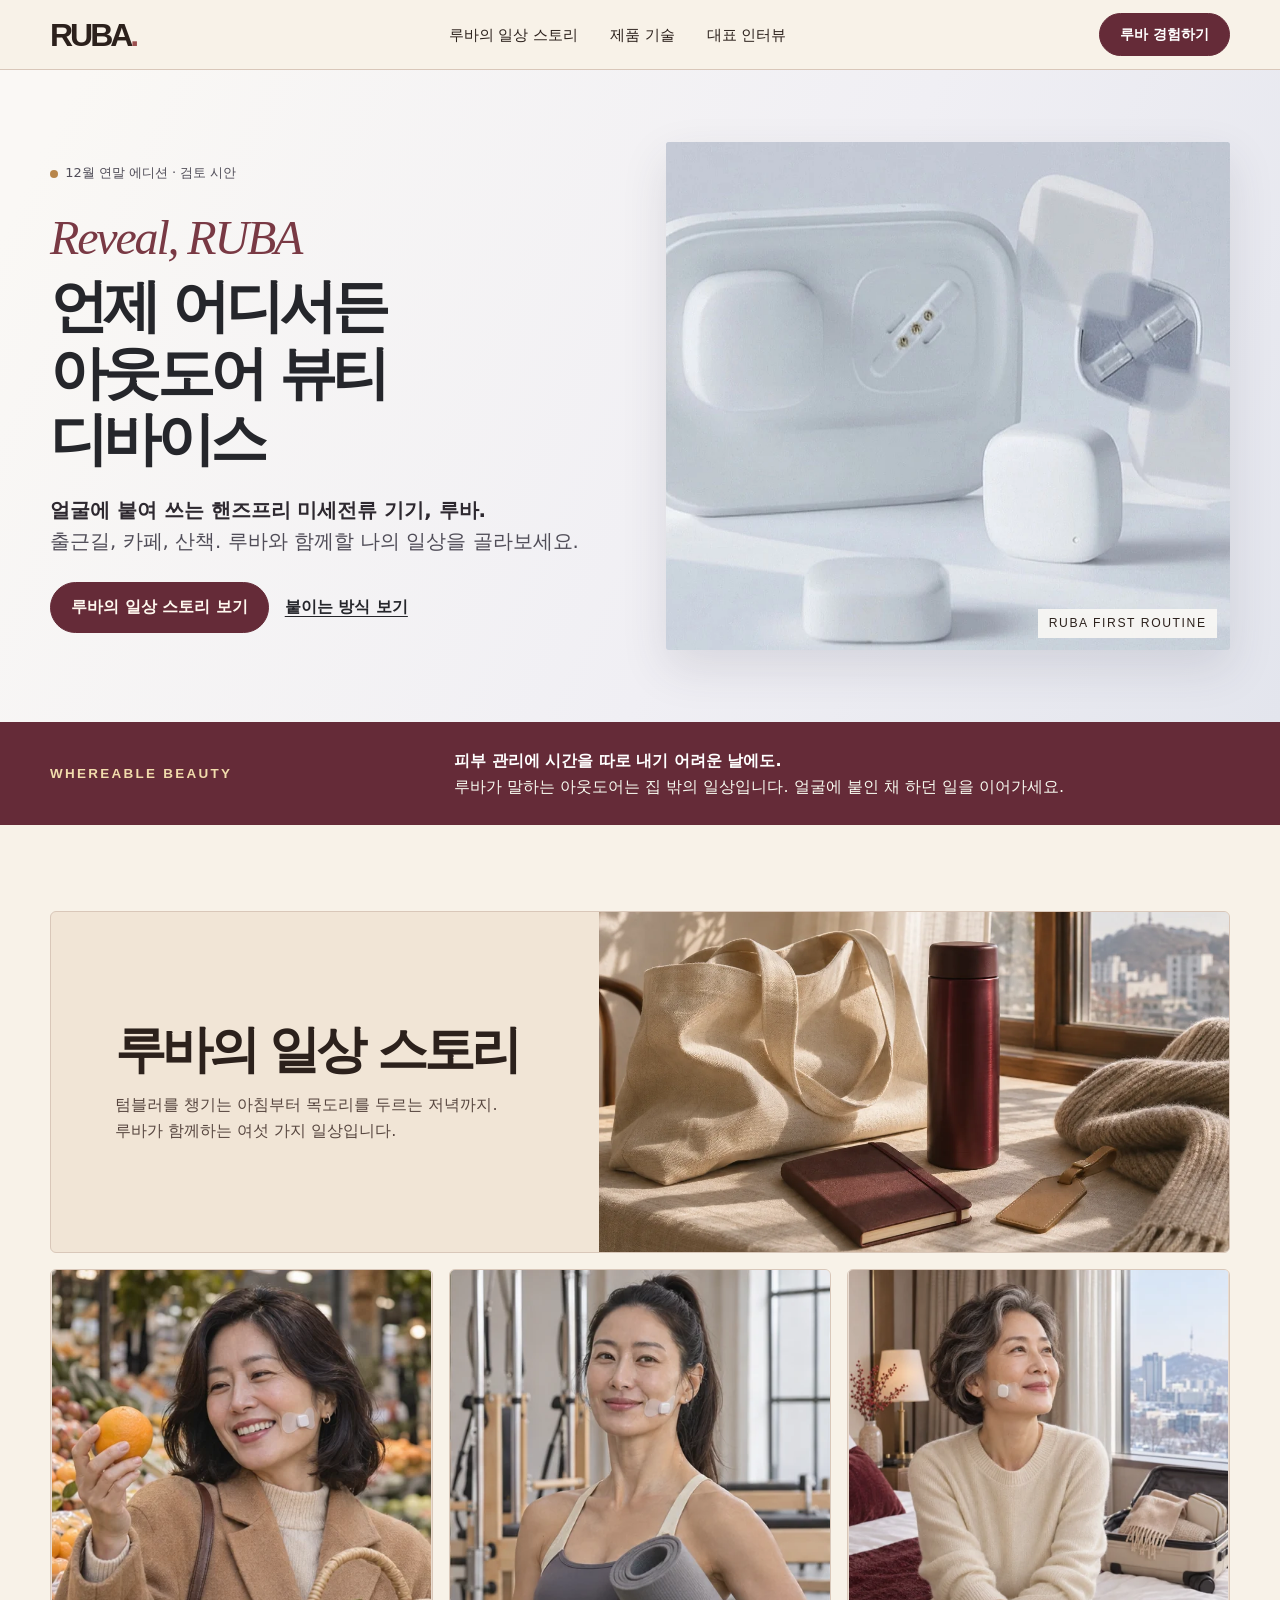
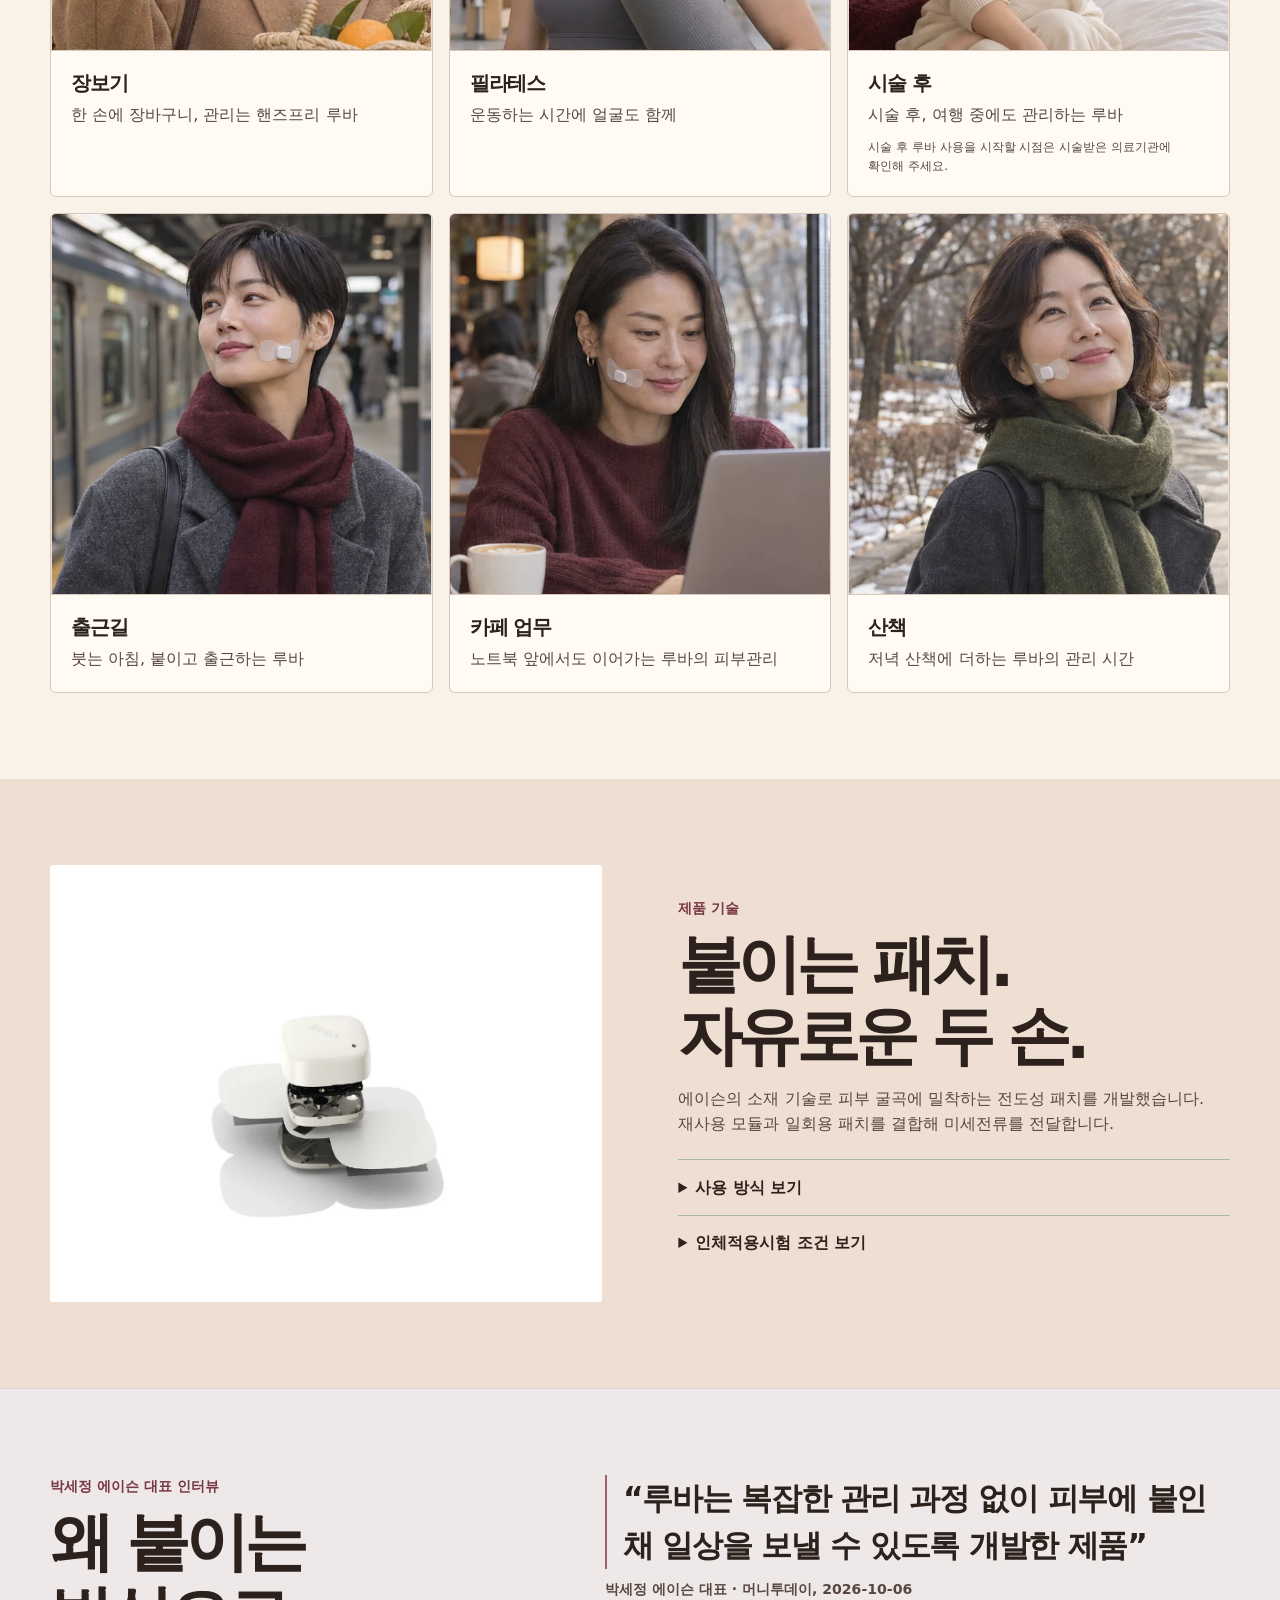
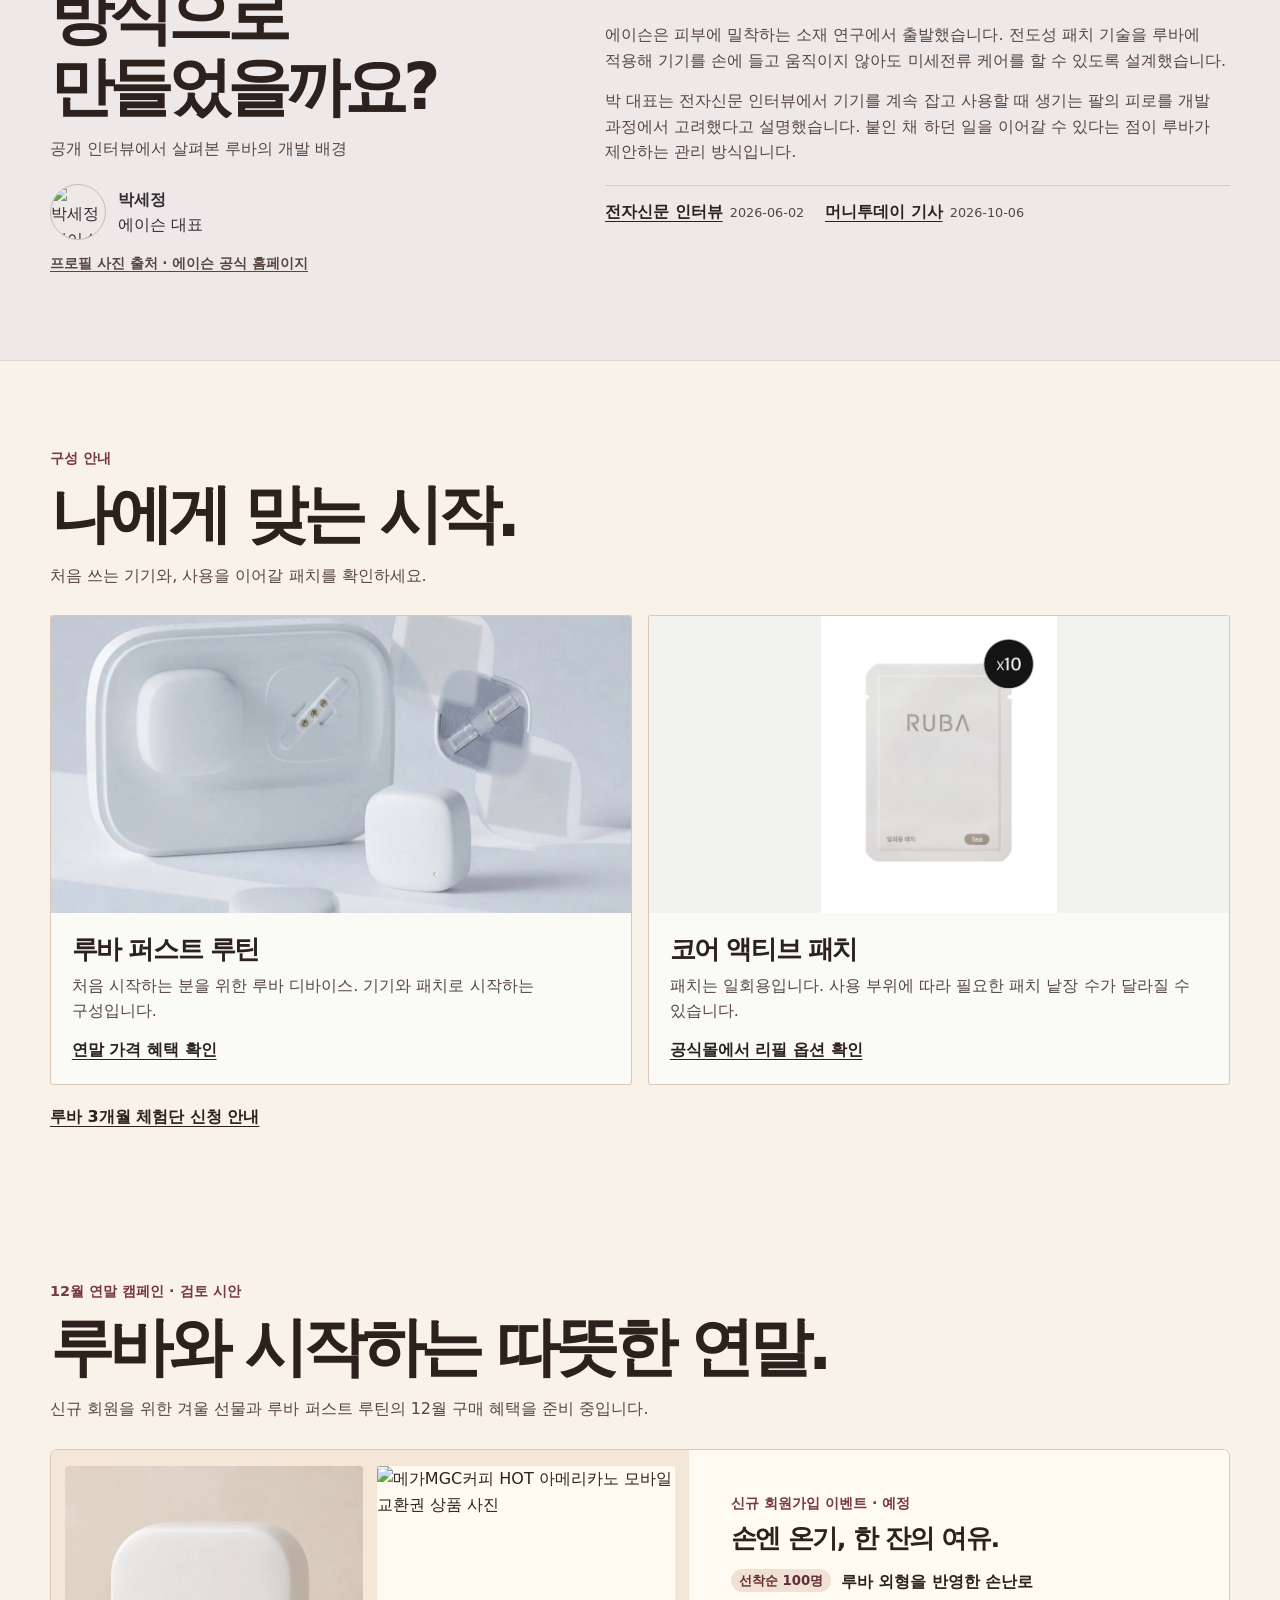
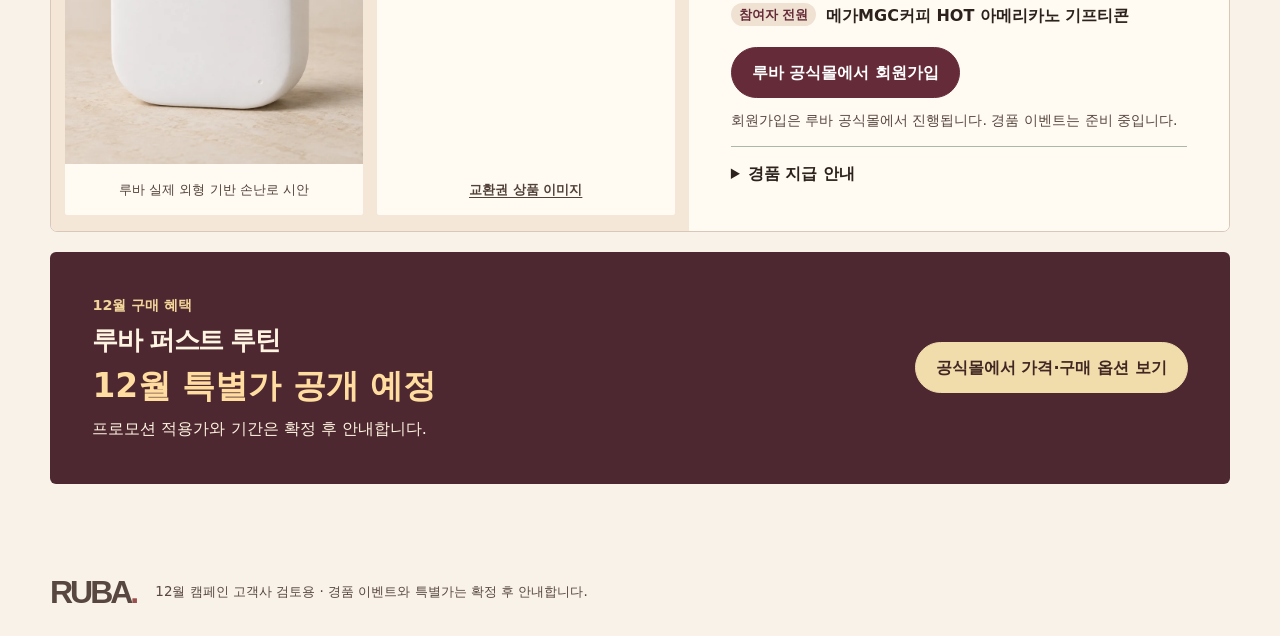
==== commit 6befd430: "Present RUBA's everyday stories with winter still life" ====
--- a/index.html
+++ b/index.html
@@ -1,154 +1,170 @@
-<!doctype html>
-<html lang="ko">
-<head>
-<meta charset="utf-8">
-<meta name="viewport" content="width=device-width, initial-scale=1">
-<meta name="robots" content="noindex,nofollow">
-<meta name="theme-color" content="#f4f3f6">
-<meta name="description" content="추운 날에도, 따뜻한 루틴. 루바 12월 연말 프로모션과 회원가입 이벤트 시안.">
-<title>Reveal, RUBA | 루바의 따뜻한 연말</title>
-<link rel="stylesheet" href="style.css?v=scene-hover">
-<script src="app.js?v=commute-copy" defer></script>
-</head>
-<body>
-<a class="skip" href="#main">본문으로 이동</a>
-<header class="header"><div class="wrap head">
-  <a href="#main" class="logo" aria-label="루바 첫 화면">RUBA<span>.</span></a>
-  <nav aria-label="페이지 메뉴"><a href="#scenes">사용 장면</a><a href="#technology">제품 기술</a><a href="#founder">대표 인터뷰</a></nav>
-  <a class="pill small" href="trial.html">루바 경험하기</a>
-</div></header>
-<main id="main">
-  <div class="holiday-hero"><section class="hero wrap">
-    <div class="hero-copy">
-      <p class="tag"><span></span> 12월 연말 에디션 · 검토 시안</p>
-      <p class="campaign">Reveal, RUBA</p>
-      <h1>언제 어디서든<br>아웃도어 뷰티 디바이스</h1>
-      <p class="intro"><strong>얼굴에 붙여 쓰는 핸즈프리 미세전류 기기, 루바.</strong><br>출근길, 카페, 산책. 루바와 함께할 나의 일상을 골라보세요.</p>
-      <div class="actions"><a class="pill" href="#scenes">나의 사용 장면 고르기</a><a class="text-link" href="#technology">붙이는 방식 보기</a></div>
-    </div>
-    <figure class="hero-image"><img src="product.webp" width="1200" height="800" alt="루바 퍼스트 루틴의 케이스, 모듈, 전도성 패치" fetchpriority="high"><figcaption>RUBA FIRST ROUTINE</figcaption></figure>
-  </section></div>
-
-  <section class="band"><div class="wrap band-inner"><p class="micro">WHEREABLE BEAUTY</p><p><strong>피부 관리에 시간을 따로 내기 어려운 날에도.</strong><br>루바가 말하는 아웃도어는 집 밖의 일상입니다. 얼굴에 붙인 채 하던 일을 이어가세요.</p></div></section>
-
-  <section id="scenes" class="wrap section">
-    <p class="eyebrow">사용 장면</p>
-    <h2>루바로 자신감 있게 나를 드러내자</h2>
-    <p class="sub">출근길이나 장보기처럼 평소 하던 일을 하는 동안에도. 내 일상과 닮은 장면을 골라 루바를 어떻게 사용할지 살펴보세요.</p>
-    <div class="scene-layout">
-      <fieldset class="scenes"><legend class="sr">관심 있는 사용 장면</legend>
-        <label class="scene-card"><input type="radio" name="scene" value="errands" checked><span class="scene-tile"><img src="tpo-wear-errands.webp" alt="" width="512" height="512" loading="lazy"><span class="scene-caption">장보기<small>한 손에 장바구니, 관리는 핸즈프리 루바</small></span></span></label>
-        <label class="scene-card"><input type="radio" name="scene" value="studio"><span class="scene-tile"><img src="tpo-wear-studio.webp" alt="" width="512" height="512" loading="lazy"><span class="scene-caption">필라테스<small>운동하는 시간에 얼굴도 함께</small></span></span></label>
-        <label class="scene-card"><input type="radio" name="scene" value="daily"><span class="scene-tile"><img src="tpo-wear-travel.webp" alt="" width="512" height="512" loading="lazy"><span class="scene-caption">시술 후<small>시술 후, 여행 중에도 관리하는 루바</small></span></span></label>
-        <label class="scene-card"><input type="radio" name="scene" value="commute"><span class="scene-tile"><img src="tpo-wear-commute.webp" alt="" width="512" height="512" loading="lazy"><span class="scene-caption">출근길<small>붓는 아침, 붙이고 출근하는 루바</small></span></span></label>
-        <label class="scene-card"><input type="radio" name="scene" value="cafe"><span class="scene-tile"><img src="tpo-wear-cafe.webp" alt="" width="512" height="512" loading="lazy"><span class="scene-caption">카페 업무<small>노트북 앞에서도 이어가는 루바의 피부관리</small></span></span></label>
-        <label class="scene-card"><input type="radio" name="scene" value="walk"><span class="scene-tile"><img src="tpo-wear-walk.webp" alt="" width="512" height="512" loading="lazy"><span class="scene-caption">산책<small>저녁 산책에 더하는 루바의 관리 시간</small></span></span></label>
-      </fieldset>
-      <div class="scene-feature">
-        <p class="eyebrow" id="scene-label">장보기</p>
-        <div aria-live="polite"><h3 id="scene-title">한 손에 장바구니, 관리는 핸즈프리 루바</h3><p id="scene-copy">패치를 붙이고 장을 보세요. 장바구니를 들고 식료품을 고르는 동안에도 두 손을 자유롭게 쓸 수 있습니다.</p></div>
-        <button type="button" class="pill" data-trial>이 장면 미리보기</button>
-      </div>
-    </div>
-  </section>
-
-  <section id="technology" class="tech">
-    <div class="wrap section tech-layout">
-      <figure><img src="module.webp" width="1250" height="1250" loading="lazy" alt="전도성 패치와 소형 모듈을 결합한 루바 기기"></figure>
-      <div><p class="eyebrow">제품 기술</p><h2>붙이는 패치.<br>자유로운 두 손.</h2>
-      <p class="sub">에이슨의 소재 기술로 피부 굴곡에 밀착하는 전도성 패치를 개발했습니다. 재사용 모듈과 일회용 패치를 결합해 미세전류를 전달합니다.</p>
-      <details><summary>사용 방식 보기</summary><p>모듈과 전용 패치를 결합해 얼굴에 붙이는 방식입니다. 실제 부착 위치와 사용 시간은 제품 사용설명서를 따르세요.</p></details>
-      <details><summary>인체적용시험 조건 보기</summary><p>피엔케이피부임상연구센타에서 성인 23명이 4주간 총 8회 사용한 시험에서 피부 수분량, 피부결, 탄력 지표를 확인했습니다. 사용 경험에는 개인차가 있습니다.</p><a class="text-link" href="https://beautybyasen.co.kr/article/news/8/696/" target="_blank" rel="noopener">루바 공식 뉴스룸</a></details></div>
-    </div>
-  </section>
-
-  <section id="founder" class="founder-section" aria-labelledby="founder-title">
-    <div class="wrap section founder-layout">
-      <div>
-        <p class="eyebrow">박세정 에이슨 대표 인터뷰</p>
-        <h2 id="founder-title">왜 붙이는 방식으로<br>만들었을까요?</h2>
-        <p class="sub">공개 인터뷰에서 살펴본 루바의 개발 배경</p>
-        <div class="hero-founder">
-          <img src="https://framerusercontent.com/images/P6xozBRrAXDQ4cvZuUxf1HCb0HQ.jpg?height=792&amp;width=1080" width="56" height="56" alt="박세정 에이슨 대표 프로필 사진" referrerpolicy="no-referrer">
-          <div><strong>박세정</strong><p>에이슨 대표</p></div>
-        </div>
-        <p class="portrait-source"><a class="text-link" href="https://asencompany.com/" target="_blank" rel="noopener">프로필 사진 출처 · 에이슨 공식 홈페이지</a></p>
-      </div>
-      <article class="founder-story">
-        <blockquote cite="https://www.mt.co.kr/future/2026/10/06/2026100610034594685">“루바는 복잡한 관리 과정 없이 피부에 붙인 채 일상을 보낼 수 있도록 개발한 제품”</blockquote>
-        <p class="quote-credit">박세정 에이슨 대표 · 머니투데이, 2026-10-06</p>
-        <p>에이슨은 피부에 밀착하는 소재 연구에서 출발했습니다. 전도성 패치 기술을 루바에 적용해 기기를 손에 들고 움직이지 않아도 미세전류 케어를 할 수 있도록 설계했습니다.</p>
-        <p>박 대표는 전자신문 인터뷰에서 기기를 계속 잡고 사용할 때 생기는 팔의 피로를 개발 과정에서 고려했다고 설명했습니다. 붙인 채 하던 일을 이어갈 수 있다는 점이 루바가 제안하는 관리 방식입니다.</p>
-        <ul class="founder-sources" aria-label="인터뷰 출처">
-          <li><a class="text-link" href="https://www.etnews.com/20260602000156" target="_blank" rel="noopener">전자신문 인터뷰</a><time datetime="2026-06-02">2026-06-02</time></li>
-          <li><a class="text-link" href="https://www.mt.co.kr/future/2026/10/06/2026100610034594685" target="_blank" rel="noopener">머니투데이 기사</a><time datetime="2026-10-06">2026-10-06</time></li>
-        </ul>
-      </article>
-    </div>
-  </section>
-
-  <section id="plans" class="wrap section">
-    <p class="eyebrow">구성 안내</p><h2>나에게 맞는 시작.</h2>
-    <p class="sub">처음 쓰는 기기와, 사용을 이어갈 패치를 확인하세요.</p>
-    <div class="plans">
-      <article><img src="product.webp" width="1200" height="800" loading="lazy" alt="루바 모듈, 케이스 및 패치 제품 이미지"><div><h3>루바 퍼스트 루틴</h3><p>처음 시작하는 분을 위한 루바 디바이스. 기기와 패치로 시작하는 구성입니다.</p><a class="text-link" href="#holiday">연말 가격 혜택 확인</a></div></article>
-      <article><img src="patch.webp" width="989" height="1250" loading="lazy" alt="루바 일회용 리필 패치 패키지"><div><h3>코어 액티브 패치</h3><p>패치는 일회용입니다. 사용 부위에 따라 필요한 패치 낱장 수가 달라질 수 있습니다.</p><a class="text-link" href="https://www.beautybyasen.com/category/%EB%A3%A8%ED%8B%B4-%EC%BC%80%EC%96%B4-%EB%B6%80%EC%B0%A9%ED%98%95-%ED%8C%A8%EC%B9%98/43/" target="_blank" rel="noopener">공식몰에서 리필 옵션 확인</a></div></article>
-    </div>
-    <p class="concept"><a class="text-link" href="trial.html">루바 3개월 체험단 신청 안내</a></p>
-  </section>
-
-  <section id="holiday" class="wrap section holiday-section" aria-labelledby="holiday-title">
-    <p class="eyebrow">12월 연말 캠페인 · 검토 시안</p>
-    <h2 id="holiday-title">루바와 시작하는 따뜻한 연말.</h2>
-    <p class="sub">신규 회원을 위한 겨울 선물과 루바 퍼스트 루틴의 12월 구매 혜택을 준비 중입니다.</p>
-    <div class="member-offer">
-      <div class="gift-photos">
-        <figure class="gift-visual gift-photo-warmer">
-          <img src="ruba-module-warmer.webp" width="768" height="768" alt="실제 루바의 흰색 모듈 외형을 반영한 손난로 시안" loading="lazy">
-          <figcaption>루바 실제 외형 기반 손난로 시안</figcaption>
-        </figure>
-        <figure class="gift-visual gift-photo-coffee">
-          <img src="https://media.sodagift.com/img/image/253998341375792.jpg" width="480" height="480" alt="메가MGC커피 HOT 아메리카노 모바일 교환권 상품 사진" loading="lazy" referrerpolicy="no-referrer">
-          <figcaption><a class="text-link" href="https://sodagift.com/ko/gift-to-south-korea/brands/Mega-MGC-Coffee%23541/%28Hot%29-Americano%2322791" target="_blank" rel="noopener">교환권 상품 이미지</a></figcaption>
-        </figure>
-      </div>
-      <div class="signup-offer">
-        <p class="eyebrow">신규 회원가입 이벤트 · 예정</p>
-        <h3>손엔 온기, 한 잔의 여유.</h3>
-        <ul class="gift-list">
-          <li><strong>선착순 100명</strong><span>루바 외형을 반영한 손난로</span></li>
-          <li><strong>참여자 전원</strong><span>메가MGC커피 HOT 아메리카노 기프티콘</span></li>
-        </ul>
-        <a class="pill" data-conversion="signup_click" href="https://www.beautybyasen.com/member/join.html?utm_source=ruba_campaign&amp;utm_medium=referral&amp;utm_campaign=ruba_december_2026&amp;utm_content=member_offer">루바 공식몰에서 회원가입</a>
-        <p class="offer-note">회원가입은 루바 공식몰에서 진행됩니다. 경품 이벤트는 준비 중입니다.</p>
-        <details><summary>경품 지급 안내</summary><p>이벤트 참여자 전원에게 커피 쿠폰을 증정하며, 참여 완료 순서 기준 선착순 100명에게는 손난로도 함께 증정합니다. 이벤트 기간, 참여 방법과 발송 일정은 확정 후 안내합니다.</p></details>
-      </div>
-    </div>
-    <article id="purchase" class="purchase-offer final-purchase">
-      <div>
-        <p class="eyebrow">12월 구매 혜택</p>
-        <h3>루바 퍼스트 루틴</h3>
-        <p class="offer-status">12월 특별가 공개 예정</p>
-        <p>프로모션 적용가와 기간은 확정 후 안내합니다.</p>
-      </div>
-      <a class="pill" data-conversion="purchase_click" href="https://www.beautybyasen.com/product/detail.html?product_no=16&amp;utm_source=ruba_campaign&amp;utm_medium=referral&amp;utm_campaign=ruba_december_2026&amp;utm_content=purchase_offer">공식몰에서 가격·구매 옵션 보기</a>
-    </article>
-  </section>
-
-</main>
-<footer class="wrap footer"><a href="#main" class="logo">RUBA<span>.</span></a><p>12월 캠페인 고객사 검토용 · 경품 이벤트와 특별가는 확정 후 안내합니다.</p></footer>
-<div class="mobile-cta"><a class="pill" href="trial.html" data-mobile-next>루바 경험하기</a></div>
-<dialog id="trial" aria-labelledby="trial-title">
-  <div class="dialog-inner"><button type="button" class="close" aria-label="닫기" data-close>×</button>
-    <div id="trial-entry"><p class="eyebrow">루바 사용 장면 미리보기</p><h2 id="trial-title">어디서 써보고 싶으세요?</h2>
-    <p>선택한 사용 장면 <strong id="picked-scene"></strong></p>
-    <form id="trial-form">
-      <button class="pill" type="submit">내가 고른 장면 확인</button>
-      <p class="fine">장면 선택은 미리보기용입니다. 응답은 저장하거나 전송하지 않습니다.</p>
-    </form></div>
-    <div id="trial-success" hidden><p class="eyebrow">루바 사용 장면 미리보기</p><h2 id="success-title" tabindex="-1">루바가 함께할 장면을 골랐어요.</h2><p><strong id="finished-scene"></strong> 장면을 선택하셨습니다.</p><p class="fine">붙이는 방식과 개발 이야기를 이어서 살펴보세요.</p><a class="pill" href="#technology" data-continue>루바가 작동하는 방식 보기</a></div>
-  </div>
-</dialog>
-
-</body>
-</html>
+<!doctype html>
+<html lang="ko">
+<head>
+<meta charset="utf-8">
+<meta name="viewport" content="width=device-width, initial-scale=1">
+<meta name="robots" content="noindex,nofollow">
+<meta name="theme-color" content="#f4f3f6">
+<meta name="description" content="추운 날에도, 따뜻한 루틴. 루바 12월 연말 프로모션과 회원가입 이벤트 시안.">
+<title>Reveal, RUBA | 루바의 따뜻한 연말</title>
+<link rel="stylesheet" href="style.css?v=everyday-stories">
+<script src="app.js?v=everyday-stories" defer></script>
+</head>
+<body>
+<a class="skip" href="#main">본문으로 이동</a>
+<header class="header"><div class="wrap head">
+  <a href="#main" class="logo" aria-label="루바 첫 화면">RUBA<span>.</span></a>
+  <nav aria-label="페이지 메뉴"><a href="#scenes">루바의 일상 스토리</a><a href="#technology">제품 기술</a><a href="#founder">대표 인터뷰</a></nav>
+  <a class="pill small" href="trial.html">루바 경험하기</a>
+</div></header>
+<main id="main">
+  <div class="holiday-hero"><section class="hero wrap">
+    <div class="hero-copy">
+      <p class="tag"><span></span> 12월 연말 에디션 · 검토 시안</p>
+      <p class="campaign">Reveal, RUBA</p>
+      <h1>언제 어디서든<br>아웃도어 뷰티 디바이스</h1>
+      <p class="intro"><strong>얼굴에 붙여 쓰는 핸즈프리 미세전류 기기, 루바.</strong><br>출근길, 카페, 산책. 루바와 함께할 나의 일상을 골라보세요.</p>
+      <div class="actions"><a class="pill" href="#scenes">루바의 일상 스토리 보기</a><a class="text-link" href="#technology">붙이는 방식 보기</a></div>
+    </div>
+    <figure class="hero-image"><img src="product.webp" width="1200" height="800" alt="루바 퍼스트 루틴의 케이스, 모듈, 전도성 패치" fetchpriority="high"><figcaption>RUBA FIRST ROUTINE</figcaption></figure>
+  </section></div>
+
+  <section class="band"><div class="wrap band-inner"><p class="micro">WHEREABLE BEAUTY</p><p><strong>피부 관리에 시간을 따로 내기 어려운 날에도.</strong><br>루바가 말하는 아웃도어는 집 밖의 일상입니다. 얼굴에 붙인 채 하던 일을 이어가세요.</p></div></section>
+
+  <section id="scenes" class="wrap section" aria-labelledby="stories-title">
+    <header class="story-intro">
+      <div class="story-intro-copy">
+        <h2 id="stories-title">루바의 일상 스토리</h2>
+        <p class="sub">텀블러를 챙기는 아침부터 목도리를 두르는 저녁까지. 루바가 함께하는 여섯 가지 일상입니다.</p>
+      </div>
+      <img class="story-still-life" src="ruba-story-objects.webp" width="1200" height="800" loading="lazy" alt="">
+    </header>
+    <div class="story-grid">
+      <article class="scene-card story-card">
+        <div class="scene-tile">
+          <img src="tpo-wear-errands.webp" alt="" width="512" height="512" loading="lazy">
+          <div class="scene-caption"><h3>장보기</h3><p>한 손에 장바구니, 관리는 핸즈프리 루바</p></div>
+        </div>
+      </article>
+      <article class="scene-card story-card">
+        <div class="scene-tile">
+          <img src="tpo-wear-studio.webp" alt="" width="512" height="512" loading="lazy">
+          <div class="scene-caption"><h3>필라테스</h3><p>운동하는 시간에 얼굴도 함께</p></div>
+        </div>
+      </article>
+      <article class="scene-card story-card">
+        <div class="scene-tile">
+          <img src="tpo-wear-travel.webp" alt="" width="512" height="512" loading="lazy">
+          <div class="scene-caption"><h3>시술 후</h3><p>시술 후, 여행 중에도 관리하는 루바</p><p class="story-note">시술 후 루바 사용을 시작할 시점은 시술받은 의료기관에 확인해 주세요.</p></div>
+        </div>
+      </article>
+      <article class="scene-card story-card">
+        <div class="scene-tile">
+          <img src="tpo-wear-commute.webp" alt="" width="512" height="512" loading="lazy">
+          <div class="scene-caption"><h3>출근길</h3><p>붓는 아침, 붙이고 출근하는 루바</p></div>
+        </div>
+      </article>
+      <article class="scene-card story-card">
+        <div class="scene-tile">
+          <img src="tpo-wear-cafe.webp" alt="" width="512" height="512" loading="lazy">
+          <div class="scene-caption"><h3>카페 업무</h3><p>노트북 앞에서도 이어가는 루바의 피부관리</p></div>
+        </div>
+      </article>
+      <article class="scene-card story-card">
+        <div class="scene-tile">
+          <img src="tpo-wear-walk.webp" alt="" width="512" height="512" loading="lazy">
+          <div class="scene-caption"><h3>산책</h3><p>저녁 산책에 더하는 루바의 관리 시간</p></div>
+        </div>
+      </article>
+    </div>
+  </section>
+
+  <section id="technology" class="tech">
+    <div class="wrap section tech-layout">
+      <figure><img src="module.webp" width="1250" height="1250" loading="lazy" alt="전도성 패치와 소형 모듈을 결합한 루바 기기"></figure>
+      <div><p class="eyebrow">제품 기술</p><h2>붙이는 패치.<br>자유로운 두 손.</h2>
+      <p class="sub">에이슨의 소재 기술로 피부 굴곡에 밀착하는 전도성 패치를 개발했습니다. 재사용 모듈과 일회용 패치를 결합해 미세전류를 전달합니다.</p>
+      <details><summary>사용 방식 보기</summary><p>모듈과 전용 패치를 결합해 얼굴에 붙이는 방식입니다. 실제 부착 위치와 사용 시간은 제품 사용설명서를 따르세요.</p></details>
+      <details><summary>인체적용시험 조건 보기</summary><p>피엔케이피부임상연구센타에서 성인 23명이 4주간 총 8회 사용한 시험에서 피부 수분량, 피부결, 탄력 지표를 확인했습니다. 사용 경험에는 개인차가 있습니다.</p><a class="text-link" href="https://beautybyasen.co.kr/article/news/8/696/" target="_blank" rel="noopener">루바 공식 뉴스룸</a></details></div>
+    </div>
+  </section>
+
+  <section id="founder" class="founder-section" aria-labelledby="founder-title">
+    <div class="wrap section founder-layout">
+      <div>
+        <p class="eyebrow">박세정 에이슨 대표 인터뷰</p>
+        <h2 id="founder-title">왜 붙이는 방식으로<br>만들었을까요?</h2>
+        <p class="sub">공개 인터뷰에서 살펴본 루바의 개발 배경</p>
+        <div class="hero-founder">
+          <img src="https://framerusercontent.com/images/P6xozBRrAXDQ4cvZuUxf1HCb0HQ.jpg?height=792&amp;width=1080" width="56" height="56" alt="박세정 에이슨 대표 프로필 사진" referrerpolicy="no-referrer">
+          <div><strong>박세정</strong><p>에이슨 대표</p></div>
+        </div>
+        <p class="portrait-source"><a class="text-link" href="https://asencompany.com/" target="_blank" rel="noopener">프로필 사진 출처 · 에이슨 공식 홈페이지</a></p>
+      </div>
+      <article class="founder-story">
+        <blockquote cite="https://www.mt.co.kr/future/2026/10/06/2026100610034594685">“루바는 복잡한 관리 과정 없이 피부에 붙인 채 일상을 보낼 수 있도록 개발한 제품”</blockquote>
+        <p class="quote-credit">박세정 에이슨 대표 · 머니투데이, 2026-10-06</p>
+        <p>에이슨은 피부에 밀착하는 소재 연구에서 출발했습니다. 전도성 패치 기술을 루바에 적용해 기기를 손에 들고 움직이지 않아도 미세전류 케어를 할 수 있도록 설계했습니다.</p>
+        <p>박 대표는 전자신문 인터뷰에서 기기를 계속 잡고 사용할 때 생기는 팔의 피로를 개발 과정에서 고려했다고 설명했습니다. 붙인 채 하던 일을 이어갈 수 있다는 점이 루바가 제안하는 관리 방식입니다.</p>
+        <ul class="founder-sources" aria-label="인터뷰 출처">
+          <li><a class="text-link" href="https://www.etnews.com/20260602000156" target="_blank" rel="noopener">전자신문 인터뷰</a><time datetime="2026-06-02">2026-06-02</time></li>
+          <li><a class="text-link" href="https://www.mt.co.kr/future/2026/10/06/2026100610034594685" target="_blank" rel="noopener">머니투데이 기사</a><time datetime="2026-10-06">2026-10-06</time></li>
+        </ul>
+      </article>
+    </div>
+  </section>
+
+  <section id="plans" class="wrap section">
+    <p class="eyebrow">구성 안내</p><h2>나에게 맞는 시작.</h2>
+    <p class="sub">처음 쓰는 기기와, 사용을 이어갈 패치를 확인하세요.</p>
+    <div class="plans">
+      <article><img src="product.webp" width="1200" height="800" loading="lazy" alt="루바 모듈, 케이스 및 패치 제품 이미지"><div><h3>루바 퍼스트 루틴</h3><p>처음 시작하는 분을 위한 루바 디바이스. 기기와 패치로 시작하는 구성입니다.</p><a class="text-link" href="#holiday">연말 가격 혜택 확인</a></div></article>
+      <article><img src="patch.webp" width="989" height="1250" loading="lazy" alt="루바 일회용 리필 패치 패키지"><div><h3>코어 액티브 패치</h3><p>패치는 일회용입니다. 사용 부위에 따라 필요한 패치 낱장 수가 달라질 수 있습니다.</p><a class="text-link" href="https://www.beautybyasen.com/category/%EB%A3%A8%ED%8B%B4-%EC%BC%80%EC%96%B4-%EB%B6%80%EC%B0%A9%ED%98%95-%ED%8C%A8%EC%B9%98/43/" target="_blank" rel="noopener">공식몰에서 리필 옵션 확인</a></div></article>
+    </div>
+    <p class="concept"><a class="text-link" href="trial.html">루바 3개월 체험단 신청 안내</a></p>
+  </section>
+
+  <section id="holiday" class="wrap section holiday-section" aria-labelledby="holiday-title">
+    <p class="eyebrow">12월 연말 캠페인 · 검토 시안</p>
+    <h2 id="holiday-title">루바와 시작하는 따뜻한 연말.</h2>
+    <p class="sub">신규 회원을 위한 겨울 선물과 루바 퍼스트 루틴의 12월 구매 혜택을 준비 중입니다.</p>
+    <div class="member-offer">
+      <div class="gift-photos">
+        <figure class="gift-visual gift-photo-warmer">
+          <img src="ruba-module-warmer.webp" width="768" height="768" alt="실제 루바의 흰색 모듈 외형을 반영한 손난로 시안" loading="lazy">
+          <figcaption>루바 실제 외형 기반 손난로 시안</figcaption>
+        </figure>
+        <figure class="gift-visual gift-photo-coffee">
+          <img src="https://media.sodagift.com/img/image/253998341375792.jpg" width="480" height="480" alt="메가MGC커피 HOT 아메리카노 모바일 교환권 상품 사진" loading="lazy" referrerpolicy="no-referrer">
+          <figcaption><a class="text-link" href="https://sodagift.com/ko/gift-to-south-korea/brands/Mega-MGC-Coffee%23541/%28Hot%29-Americano%2322791" target="_blank" rel="noopener">교환권 상품 이미지</a></figcaption>
+        </figure>
+      </div>
+      <div class="signup-offer">
+        <p class="eyebrow">신규 회원가입 이벤트 · 예정</p>
+        <h3>손엔 온기, 한 잔의 여유.</h3>
+        <ul class="gift-list">
+          <li><strong>선착순 100명</strong><span>루바 외형을 반영한 손난로</span></li>
+          <li><strong>참여자 전원</strong><span>메가MGC커피 HOT 아메리카노 기프티콘</span></li>
+        </ul>
+        <a class="pill" data-conversion="signup_click" href="https://www.beautybyasen.com/member/join.html?utm_source=ruba_campaign&amp;utm_medium=referral&amp;utm_campaign=ruba_december_2026&amp;utm_content=member_offer">루바 공식몰에서 회원가입</a>
+        <p class="offer-note">회원가입은 루바 공식몰에서 진행됩니다. 경품 이벤트는 준비 중입니다.</p>
+        <details><summary>경품 지급 안내</summary><p>이벤트 참여자 전원에게 커피 쿠폰을 증정하며, 참여 완료 순서 기준 선착순 100명에게는 손난로도 함께 증정합니다. 이벤트 기간, 참여 방법과 발송 일정은 확정 후 안내합니다.</p></details>
+      </div>
+    </div>
+    <article id="purchase" class="purchase-offer final-purchase">
+      <div>
+        <p class="eyebrow">12월 구매 혜택</p>
+        <h3>루바 퍼스트 루틴</h3>
+        <p class="offer-status">12월 특별가 공개 예정</p>
+        <p>프로모션 적용가와 기간은 확정 후 안내합니다.</p>
+      </div>
+      <a class="pill" data-conversion="purchase_click" href="https://www.beautybyasen.com/product/detail.html?product_no=16&amp;utm_source=ruba_campaign&amp;utm_medium=referral&amp;utm_campaign=ruba_december_2026&amp;utm_content=purchase_offer">공식몰에서 가격·구매 옵션 보기</a>
+    </article>
+  </section>
+
+</main>
+<footer class="wrap footer"><a href="#main" class="logo">RUBA<span>.</span></a><p>12월 캠페인 고객사 검토용 · 경품 이벤트와 특별가는 확정 후 안내합니다.</p></footer>
+<div class="mobile-cta"><a class="pill" href="trial.html" data-mobile-next>루바 경험하기</a></div>
+
+</body>
+</html>
--- a/style.css
+++ b/style.css
@@ -1,132 +1,152 @@
-:root{--paper:#f4f3ed;--ink:#1a241e;--forest:#21372b;--lime:#ddf48a;--line:#cbd2c6;--mute:#48584d}*{box-sizing:border-box}html{scroll-behavior:smooth;scroll-padding-top:75px}body{margin:0;background:var(--paper);color:var(--ink);font-family:"Pretendard","Noto Sans KR","Malgun Gothic",system-ui,sans-serif;line-height:1.6;word-break:keep-all}img{display:block;width:100%;height:auto}a{color:inherit}button,select{font:inherit}button{cursor:pointer}figure,p,h1,h2,h3{margin:0}.wrap{width:min(1180px,calc(100% - 80px));margin-inline:auto}.skip{position:fixed;left:1rem;top:-5rem;background:white;padding:.8rem;z-index:20}.skip:focus{top:1rem}.header{background:var(--paper);border-bottom:1px solid var(--line);position:sticky;top:0;z-index:3}.head{display:flex;align-items:center;justify-content:space-between;gap:1rem;min-height:69px}.logo{font-family:Arial,sans-serif;font-size:2rem;font-weight:900;letter-spacing:-.095em;text-decoration:none;line-height:1}.logo span{color:#547540}.head nav{display:flex;gap:2rem}.head nav a{text-decoration:none;font-size:.92rem}.head nav a:hover,.text-link:hover{text-decoration-thickness:2px}.pill{display:inline-flex;justify-content:center;align-items:center;min-height:51px;padding:.68rem 1.25rem;border:1px solid var(--forest);border-radius:100px;text-decoration:none;background:var(--forest);color:white;font-weight:750;text-align:center;line-height:1.35}.pill:hover{background:#325341}.pill.small{min-height:42px;font-size:.9rem}.text-link{font-weight:740;text-underline-offset:.25em}.hero{display:grid;grid-template-columns:1fr 1fr;align-items:center;gap:3rem;padding-block:36px 42px}.hero-copy{padding-block:1.6rem}.tag{display:inline-flex;align-items:center;gap:.45rem;font-size:.81rem;color:var(--mute);margin-bottom:1.8rem}.tag span{width:8px;height:8px;background:#657f40;border-radius:50%}.campaign{font-family:Georgia,serif;font-style:italic;font-size:clamp(1.75rem,4vw,3rem);letter-spacing:-.045em;line-height:1.05}.hero h1{font-size:clamp(3.5rem,7vw,7rem);letter-spacing:-.105em;line-height:1.02;margin:.7rem 0 1.35rem}.hero h1 span{color:#547540}.intro{font-size:clamp(1rem,1.6vw,1.23rem);color:var(--mute)}.intro strong{color:var(--ink)}.actions{display:flex;gap:1rem;align-items:center;flex-wrap:wrap;margin-top:1.5rem}.hero-image{position:relative;background:#eee;overflow:hidden;border-radius:3px}.hero-image img{aspect-ratio:1.01;object-fit:cover;object-position:center 43%}.hero-image figcaption{position:absolute;bottom:12px;left:12px;background:var(--paper);padding:.3rem .65rem;font-family:Arial,sans-serif;letter-spacing:.13em;font-size:.76rem}.band{background:var(--forest);color:#f7f9ef}.band-inner{display:grid;grid-template-columns:1fr 2fr;gap:1rem;align-items:center;padding-block:26px}.band strong{color:white}.micro{font-family:Arial,sans-serif;color:var(--lime);font-weight:700;letter-spacing:.17em;font-size:.84rem}.section{padding-block:86px}.eyebrow{font-size:.9rem;font-weight:750;color:#426039;margin-bottom:.5rem}h2{font-size:clamp(2.1rem,5vw,4.1rem);line-height:1.13;letter-spacing:-.08em}h3{font-size:clamp(1.25rem,2vw,1.8rem);line-height:1.24;letter-spacing:-.055em}.sub{margin-top:.8rem;color:var(--mute);max-width:39rem}.scene-layout{display:grid;grid-template-columns:1.25fr 1fr;gap:1rem;margin-top:1.75rem}.scenes{border:0;padding:0;margin:0;min-width:0;display:grid;grid-template-columns:repeat(2,minmax(0,1fr));gap:.5rem}.scenes label{position:relative;cursor:pointer}.scenes input,.sr{position:absolute;inline-size:1px;block-size:1px;clip-path:inset(50%);overflow:hidden}.scenes label span{display:block;border:1px solid var(--line);padding:.8rem 1rem;border-radius:3px;font-weight:750;min-height:100%;background:#fafaf5}.scenes label small{display:block;font-size:.84rem;color:var(--mute);font-weight:400}.scenes input:focus-visible+span,button:focus-visible,a:focus-visible,summary:focus-visible,select:focus-visible{outline:3px solid #759549;outline-offset:3px}.scene-feature{background:#e1e8db;border-radius:3px;padding:clamp(1.2rem,3.7vw,3rem);display:flex;align-items:flex-start;flex-direction:column;justify-content:center}.scene-feature div p{margin:.7rem 0 1.1rem;color:var(--mute)}.tech{background:#e8ede4}.tech-layout{display:grid;grid-template-columns:1fr 1fr;gap:clamp(1rem,6vw,6rem);align-items:center}.tech figure{background:white;overflow:hidden;border-radius:3px}.tech figure img{aspect-ratio:1.26;object-fit:cover}.tech details:first-of-type{margin-top:1.4rem}details{border-top:1px solid #aab8a9;padding-block:.75rem}details summary{cursor:pointer;font-weight:750;padding-block:.15rem}details p{margin:.5rem 0;color:var(--mute)}.plans{display:grid;grid-template-columns:1fr 1fr;gap:1rem;margin-top:1.6rem}.plans article{background:#fafaf7;border:1px solid var(--line);border-radius:3px;overflow:hidden}.plans article img{aspect-ratio:1.95;object-fit:contain;background:#f2f3ef}.plans article:first-child img{object-fit:cover}.plans article div{padding:1.3rem}.plans p{color:var(--mute);margin:.45rem 0 .85rem}.concept{margin-top:1.2rem}.closing{padding:70px 0;background:var(--forest);color:white;text-align:center}.closing .campaign{color:var(--lime)}.closing h2{margin:1rem 0 1.4rem}.closing .pill{background:var(--lime);color:var(--forest)}.footer{display:flex;align-items:center;gap:1.2rem;padding-block:28px;color:var(--mute)}.footer p{font-size:.84rem}.mobile-cta{display:none}dialog{padding:0;border:1px solid var(--line);border-radius:8px;background:var(--paper);color:var(--ink);width:min(94%,500px);max-height:calc(100% - 1.8rem)}dialog::backdrop{background:#18241ac0}.dialog-inner{position:relative;padding:2rem}.dialog-inner h2{font-size:2rem;margin-bottom:.8rem;padding-right:.8rem}.close{position:absolute;right:.65rem;top:.55rem;border:0;background:none;font-size:1.7rem;min-width:42px;min-height:42px;color:var(--ink)}.dialog-inner form{display:grid;gap:.65rem;margin-top:1rem}.dialog-inner select{padding:.5rem;background:white;color:var(--ink);border:1px solid #687d69;border-radius:3px;min-height:45px}.dialog-inner .fine{color:var(--mute);font-size:.83rem;margin-block:.3rem}.dialog-inner #trial-success button{margin-top:.9rem}@media(max-width:760px){.wrap{width:calc(100% - 36px)}.head{min-height:58px}.head nav{display:none}.head .small{min-height:38px;font-size:.79rem}.logo{font-size:1.7rem}.hero{grid-template-columns:1fr;gap:1rem;padding-block:10px 22px}.hero-copy{padding-block:.7rem .1rem}.tag{margin-bottom:.9rem}.hero h1{font-size:clamp(3rem,12.5vw,5rem);margin:.55rem 0 .7rem}.hero h1 br{display:none}.intro{font-size:1rem}.actions{margin-top:1rem}.hero-image img{aspect-ratio:1.28;object-position:center 39%}.band-inner,.scene-layout,.tech-layout{grid-template-columns:1fr}.band-inner{gap:.3rem}.section{padding-block:52px}.tech figure{order:1}.plans{gap:.65rem}.plans article div{padding:.85rem}.footer{padding-bottom:98px}.mobile-cta{display:flex;align-items:center;justify-content:space-between;gap:1rem;position:fixed;inset:auto 0 0;padding:.55rem 18px calc(.55rem + env(safe-area-inset-bottom));z-index:4;background:var(--paper);border-top:1px solid var(--line)}.mobile-cta .pill{flex:1;max-width:275px;min-height:43px}}@media(max-width:365px){.plans{grid-template-columns:1fr}.actions .pill{padding-inline:.75rem}}@media(prefers-reduced-motion:reduce){html{scroll-behavior:auto}}
-
-/* December campaign */
-:root {
-  --paper: #f8f2e8;
-  --ink: #2c211c;
-  --forest: #652b38;
-  --lime: #f1dcac;
-  --line: #d9c7b9;
-  --mute: #584740;
-}
-.logo span, .hero h1 span { color: #9b4f4e; }
-.pill:hover { background: #803a4a; }
-.eyebrow { color: #793944; }
-.tag span { background: #b8864b; }
-.holiday-hero {
-  color: #fff6e8;
-  background: radial-gradient(ellipse at 14% 12%, #744534 0%, transparent 50%), linear-gradient(120deg, #3a2421, #4f222e);
-}
-.holiday-hero .tag, .holiday-hero .intro, .holiday-hero .intro strong { color: #fff1db; }
-.holiday-hero .campaign, .holiday-hero h1 span { color: #efcd91; }
-.holiday-hero h1 { font-size: clamp(3.25rem, 6.3vw, 6.45rem); }
-.holiday-hero .hero-image { border: 1px solid #caa477; }
-.holiday-hero .hero-image img { filter: sepia(.13) saturate(.86); }
-.holiday-hero figcaption { color: var(--ink); }
-.holiday-hero .pill, .purchase-offer .pill { background: var(--lime); border-color: var(--lime); color: #402723; }
-.holiday-hero .pill:hover { background: #ffeabc; }
-.holiday-section { padding-block: 64px; }
-.purchase-offer { background: #4e2830; color: #fff3e1; }
-.purchase-offer .eyebrow { color: #f1d59b; }
-.purchase-offer .offer-status { font-size: clamp(1.4rem, 3vw, 2.05rem); font-weight: 800; margin-top: .8rem; color: #ffdda0; }
-.purchase-offer a { display: inline-block; margin-top: .9rem; }
-.signup-offer { background: #fffbf3; }
-.signup-offer details { margin-top: .9rem; padding-bottom: 0; }
-.tech { background: #efdfd3; }
-.scene-feature { background: #f0e3d4; }
-.dialog-inner > form:first-child { margin-top: 0; }
-@media (max-width: 760px) {
-  .holiday-hero .hero h1 { font-size: clamp(2.65rem, 10vw, 4.6rem); }
-  .holiday-hero .hero h1 br { display: initial; }
-  .holiday-section { padding-block: 48px; }
-}
-
-/* Product-led hero and founder editorial */
-.holiday-hero {
-  color: #25262b;
-  background: linear-gradient(116deg, #faf8f5 5%, #f0eff4 59%, #e3e5ed 100%);
-}
-.holiday-hero .hero { gap: clamp(1.3rem, 4vw, 4.5rem); padding-block: clamp(2rem, 5vw, 5rem); }
-.holiday-hero .hero h1 { font-size: clamp(3rem, 5.25vw, 5.6rem); line-height: 1.15; letter-spacing: -.08em; }
-.holiday-hero .tag, .holiday-hero .intro { color: #504d58; }
-.holiday-hero .intro strong { color: #2e2930; }
-.holiday-hero .campaign, .holiday-hero h1 span { color: #793944; }
-.holiday-hero .hero-image { border: 0; background: #dfe3ed; box-shadow: 0 18px 46px #38385120; }
-.holiday-hero .hero-image img { aspect-ratio: 1.11; object-position: 48% 50%; filter: none; }
-.holiday-hero figcaption { background: #f9f8f5eb; left: auto; right: 13px; }
-.holiday-hero .pill { background: var(--forest); border-color: var(--forest); color: #fff8ef; }
-.holiday-hero .pill:hover { background: #803a4a; }
-.founder-section { background: #eee9e8; border-block: 1px solid #ded3d4; }
-.founder-layout { display: grid; grid-template-columns: .88fr 1.12fr; gap: clamp(1.5rem, 5vw, 5.5rem); }
-.founder-story blockquote { margin: 0; border-left: 2px solid #9b646b; padding-left: 1rem; font-size: clamp(1.35rem, 2.45vw, 2.05rem); line-height: 1.5; letter-spacing: -.04em; font-weight: 750; }
-.founder-story > p { margin-top: .9rem; color: var(--mute); }
-.founder-story .quote-credit { font-size: .88rem; font-weight: 650; margin-top: .55rem; margin-bottom: 1.35rem; }
-.founder-sources { list-style: none; display: flex; flex-wrap: wrap; gap: .6rem 1.3rem; margin: 1.25rem 0 0; padding: .85rem 0 0; border-top: 1px solid #d6c9ca; }
-.founder-sources time { margin-left: .45rem; font-size: .8rem; color: var(--mute); }
-@media (max-width: 760px) {
-  .holiday-hero .hero { padding-block: 1rem 1.75rem; }
-  .holiday-hero .hero h1 { font-size: clamp(2.55rem, 9vw, 4.25rem); }
-  .holiday-hero .hero-image img { aspect-ratio: 1.4; }
-  .founder-layout { grid-template-columns: 1fr; gap: 1.4rem; }
-}
-
-/* Experience first, then membership and purchase */
-.holiday-hero .hero h1 { font-size: clamp(2.9rem, 4.9vw, 5.1rem); }
-.member-offer { display: grid; grid-template-columns: 1.18fr 1fr; margin-top: 1.7rem; border: 1px solid var(--line); border-radius: 7px; background: #fffbf3; overflow: hidden; }
-.gift-visual { background: #e9d9c5; display: flex; flex-direction: column; justify-content: center; }
-.gift-visual img { aspect-ratio: 1.5; object-fit: cover; }
-.gift-visual figcaption { padding: .6rem .9rem; color: #514139; font-size: .84rem; }
-.member-offer .signup-offer { padding: clamp(1.25rem, 3.3vw, 2.8rem); align-self: center; }
-.gift-list { padding-left: 1.1rem; margin: .9rem 0 1.15rem; font-weight: 650; }
-.gift-list li + li { margin-top: .25rem; }
-.offer-note { color: var(--mute); margin-top: .65rem; font-size: .89rem; }
-.final-purchase { margin-top: 1.2rem; padding: clamp(1.3rem, 3.4vw, 2.65rem); display: flex; align-items: center; justify-content: space-between; gap: 1.2rem; border-radius: 6px; }
-.final-purchase .offer-status { margin-block: .2rem; }
-.final-purchase a { display: inline-flex; margin-top: 0; flex-shrink: 0; }
-.final-purchase .pill:hover { background: #ffeabc; }
-#trial-success a { margin-top: .9rem; }
-@media (max-width: 760px) {
-  .holiday-hero .hero h1 { font-size: clamp(2.45rem, 8.5vw, 4.2rem); }
-  .member-offer { grid-template-columns: 1fr; }
-  .final-purchase { align-items: flex-start; flex-direction: column; }
-  .mobile-cta { justify-content: center; }
-  .mobile-cta .pill { max-width: 100%; }
-}
-
-/* Everyday scenes and founder profile */
-.holiday-hero .hero h1 { font-size: clamp(2.65rem, 4.5vw, 4.8rem); }
-.hero-founder { display: inline-flex; align-items: center; gap: .75rem; margin-top: 1.4rem; color: #322c34; text-decoration: none; }
-.hero-founder img { width: 56px; height: 56px; flex: 0 0 56px; object-fit: cover; object-position: center 39%; border-radius: 50%; border: 1px solid #c8b9be; background: #eee8e7; }
-.hero-founder > span > span { display: block; font-size: .88rem; color: #65434d; text-decoration: underline; text-underline-offset: .2em; }
-.portrait-source { margin-top: .75rem; font-size: .86rem; color: var(--mute); }
-.scene-layout { grid-template-columns: minmax(0, 1.45fr) minmax(0, 1fr); }
-.scenes { grid-template-columns: repeat(3, minmax(0, 1fr)); gap: .65rem; }
-.scenes label .scene-tile { padding: 0; overflow: hidden; }
-.scene-tile img { width: 100%; height: auto; aspect-ratio: 1; object-fit: contain; background: #eadcd0; }
-.scenes label .scene-caption { display: block; border: 0; min-height: 0; border-radius: 0; background: transparent; padding: .45rem .55rem .55rem; }
-.scenes input:focus-visible + .scene-tile { outline-offset: 3px; }
-@media (max-width: 900px) {
-  .scenes { grid-template-columns: repeat(2, minmax(0, 1fr)); }
-}
-@media (max-width: 760px) {
-  .holiday-hero .hero h1 { font-size: clamp(2.15rem, 7.2vw, 3.8rem); }
-  .scene-layout { grid-template-columns: 1fr; }
-  .hero-founder { margin-top: 1rem; }
-}
-
-/* Event prize photography */
-.gift-photos { display: grid; grid-template-columns: repeat(2, minmax(0, 1fr)); align-content: center; gap: clamp(.5rem, 1.1vw, .9rem); padding: clamp(.6rem, 1.1vw, .9rem); background: #f4e7d7; }
-.gift-photos .gift-visual { display: grid; grid-template-rows: auto 1fr; min-width: 0; overflow: hidden; border-radius: 3px; background: #fffbf3; }
-.gift-photos .gift-visual img { width: 100%; height: auto; aspect-ratio: 1; object-fit: contain; object-position: center; }
-.gift-photos .gift-visual figcaption { display: flex; align-items: center; justify-content: center; min-height: 3.15rem; padding: .5rem .45rem; text-align: center; background: #fffbf3; }
-.signup-offer .gift-list { padding: 0; list-style: none; display: grid; gap: .55rem; }
-.signup-offer .gift-list li { display: grid; grid-template-columns: max-content 1fr; align-items: start; gap: .6rem; margin: 0; }
-.signup-offer .gift-list strong { padding: .06rem .5rem; border-radius: 20px; background: #f0e2d2; color: var(--forest); font-size: .83rem; }
-
-@media (hover: hover) and (pointer: fine) {
-  .scene-card:hover > .scene-tile {
-    background: var(--lime);
-    border-color: var(--forest);
-    outline: 2px solid var(--forest);
-  }
-}
+:root{--paper:#f4f3ed;--ink:#1a241e;--forest:#21372b;--lime:#ddf48a;--line:#cbd2c6;--mute:#48584d}*{box-sizing:border-box}html{scroll-behavior:smooth;scroll-padding-top:75px}body{margin:0;background:var(--paper);color:var(--ink);font-family:"Pretendard","Noto Sans KR","Malgun Gothic",system-ui,sans-serif;line-height:1.6;word-break:keep-all}img{display:block;width:100%;height:auto}a{color:inherit}button,select{font:inherit}button{cursor:pointer}figure,p,h1,h2,h3{margin:0}.wrap{width:min(1180px,calc(100% - 80px));margin-inline:auto}.skip{position:fixed;left:1rem;top:-5rem;background:white;padding:.8rem;z-index:20}.skip:focus{top:1rem}.header{background:var(--paper);border-bottom:1px solid var(--line);position:sticky;top:0;z-index:3}.head{display:flex;align-items:center;justify-content:space-between;gap:1rem;min-height:69px}.logo{font-family:Arial,sans-serif;font-size:2rem;font-weight:900;letter-spacing:-.095em;text-decoration:none;line-height:1}.logo span{color:#547540}.head nav{display:flex;gap:2rem}.head nav a{text-decoration:none;font-size:.92rem}.head nav a:hover,.text-link:hover{text-decoration-thickness:2px}.pill{display:inline-flex;justify-content:center;align-items:center;min-height:51px;padding:.68rem 1.25rem;border:1px solid var(--forest);border-radius:100px;text-decoration:none;background:var(--forest);color:white;font-weight:750;text-align:center;line-height:1.35}.pill:hover{background:#325341}.pill.small{min-height:42px;font-size:.9rem}.text-link{font-weight:740;text-underline-offset:.25em}.hero{display:grid;grid-template-columns:1fr 1fr;align-items:center;gap:3rem;padding-block:36px 42px}.hero-copy{padding-block:1.6rem}.tag{display:inline-flex;align-items:center;gap:.45rem;font-size:.81rem;color:var(--mute);margin-bottom:1.8rem}.tag span{width:8px;height:8px;background:#657f40;border-radius:50%}.campaign{font-family:Georgia,serif;font-style:italic;font-size:clamp(1.75rem,4vw,3rem);letter-spacing:-.045em;line-height:1.05}.hero h1{font-size:clamp(3.5rem,7vw,7rem);letter-spacing:-.105em;line-height:1.02;margin:.7rem 0 1.35rem}.hero h1 span{color:#547540}.intro{font-size:clamp(1rem,1.6vw,1.23rem);color:var(--mute)}.intro strong{color:var(--ink)}.actions{display:flex;gap:1rem;align-items:center;flex-wrap:wrap;margin-top:1.5rem}.hero-image{position:relative;background:#eee;overflow:hidden;border-radius:3px}.hero-image img{aspect-ratio:1.01;object-fit:cover;object-position:center 43%}.hero-image figcaption{position:absolute;bottom:12px;left:12px;background:var(--paper);padding:.3rem .65rem;font-family:Arial,sans-serif;letter-spacing:.13em;font-size:.76rem}.band{background:var(--forest);color:#f7f9ef}.band-inner{display:grid;grid-template-columns:1fr 2fr;gap:1rem;align-items:center;padding-block:26px}.band strong{color:white}.micro{font-family:Arial,sans-serif;color:var(--lime);font-weight:700;letter-spacing:.17em;font-size:.84rem}.section{padding-block:86px}.eyebrow{font-size:.9rem;font-weight:750;color:#426039;margin-bottom:.5rem}h2{font-size:clamp(2.1rem,5vw,4.1rem);line-height:1.13;letter-spacing:-.08em}h3{font-size:clamp(1.25rem,2vw,1.8rem);line-height:1.24;letter-spacing:-.055em}.sub{margin-top:.8rem;color:var(--mute);max-width:39rem}.scene-layout{display:grid;grid-template-columns:1.25fr 1fr;gap:1rem;margin-top:1.75rem}.scenes{border:0;padding:0;margin:0;min-width:0;display:grid;grid-template-columns:repeat(2,minmax(0,1fr));gap:.5rem}.scenes label{position:relative;cursor:pointer}.scenes input,.sr{position:absolute;inline-size:1px;block-size:1px;clip-path:inset(50%);overflow:hidden}.scenes label span{display:block;border:1px solid var(--line);padding:.8rem 1rem;border-radius:3px;font-weight:750;min-height:100%;background:#fafaf5}.scenes label small{display:block;font-size:.84rem;color:var(--mute);font-weight:400}.scenes input:focus-visible+span,button:focus-visible,a:focus-visible,summary:focus-visible,select:focus-visible{outline:3px solid #759549;outline-offset:3px}.scene-feature{background:#e1e8db;border-radius:3px;padding:clamp(1.2rem,3.7vw,3rem);display:flex;align-items:flex-start;flex-direction:column;justify-content:center}.scene-feature div p{margin:.7rem 0 1.1rem;color:var(--mute)}.tech{background:#e8ede4}.tech-layout{display:grid;grid-template-columns:1fr 1fr;gap:clamp(1rem,6vw,6rem);align-items:center}.tech figure{background:white;overflow:hidden;border-radius:3px}.tech figure img{aspect-ratio:1.26;object-fit:cover}.tech details:first-of-type{margin-top:1.4rem}details{border-top:1px solid #aab8a9;padding-block:.75rem}details summary{cursor:pointer;font-weight:750;padding-block:.15rem}details p{margin:.5rem 0;color:var(--mute)}.plans{display:grid;grid-template-columns:1fr 1fr;gap:1rem;margin-top:1.6rem}.plans article{background:#fafaf7;border:1px solid var(--line);border-radius:3px;overflow:hidden}.plans article img{aspect-ratio:1.95;object-fit:contain;background:#f2f3ef}.plans article:first-child img{object-fit:cover}.plans article div{padding:1.3rem}.plans p{color:var(--mute);margin:.45rem 0 .85rem}.concept{margin-top:1.2rem}.closing{padding:70px 0;background:var(--forest);color:white;text-align:center}.closing .campaign{color:var(--lime)}.closing h2{margin:1rem 0 1.4rem}.closing .pill{background:var(--lime);color:var(--forest)}.footer{display:flex;align-items:center;gap:1.2rem;padding-block:28px;color:var(--mute)}.footer p{font-size:.84rem}.mobile-cta{display:none}dialog{padding:0;border:1px solid var(--line);border-radius:8px;background:var(--paper);color:var(--ink);width:min(94%,500px);max-height:calc(100% - 1.8rem)}dialog::backdrop{background:#18241ac0}.dialog-inner{position:relative;padding:2rem}.dialog-inner h2{font-size:2rem;margin-bottom:.8rem;padding-right:.8rem}.close{position:absolute;right:.65rem;top:.55rem;border:0;background:none;font-size:1.7rem;min-width:42px;min-height:42px;color:var(--ink)}.dialog-inner form{display:grid;gap:.65rem;margin-top:1rem}.dialog-inner select{padding:.5rem;background:white;color:var(--ink);border:1px solid #687d69;border-radius:3px;min-height:45px}.dialog-inner .fine{color:var(--mute);font-size:.83rem;margin-block:.3rem}.dialog-inner #trial-success button{margin-top:.9rem}@media(max-width:760px){.wrap{width:calc(100% - 36px)}.head{min-height:58px}.head nav{display:none}.head .small{min-height:38px;font-size:.79rem}.logo{font-size:1.7rem}.hero{grid-template-columns:1fr;gap:1rem;padding-block:10px 22px}.hero-copy{padding-block:.7rem .1rem}.tag{margin-bottom:.9rem}.hero h1{font-size:clamp(3rem,12.5vw,5rem);margin:.55rem 0 .7rem}.hero h1 br{display:none}.intro{font-size:1rem}.actions{margin-top:1rem}.hero-image img{aspect-ratio:1.28;object-position:center 39%}.band-inner,.scene-layout,.tech-layout{grid-template-columns:1fr}.band-inner{gap:.3rem}.section{padding-block:52px}.tech figure{order:1}.plans{gap:.65rem}.plans article div{padding:.85rem}.footer{padding-bottom:98px}.mobile-cta{display:flex;align-items:center;justify-content:space-between;gap:1rem;position:fixed;inset:auto 0 0;padding:.55rem 18px calc(.55rem + env(safe-area-inset-bottom));z-index:4;background:var(--paper);border-top:1px solid var(--line)}.mobile-cta .pill{flex:1;max-width:275px;min-height:43px}}@media(max-width:365px){.plans{grid-template-columns:1fr}.actions .pill{padding-inline:.75rem}}@media(prefers-reduced-motion:reduce){html{scroll-behavior:auto}}
+
+/* December campaign */
+:root {
+  --paper: #f8f2e8;
+  --ink: #2c211c;
+  --forest: #652b38;
+  --lime: #f1dcac;
+  --line: #d9c7b9;
+  --mute: #584740;
+}
+.logo span, .hero h1 span { color: #9b4f4e; }
+.pill:hover { background: #803a4a; }
+.eyebrow { color: #793944; }
+.tag span { background: #b8864b; }
+.holiday-hero {
+  color: #fff6e8;
+  background: radial-gradient(ellipse at 14% 12%, #744534 0%, transparent 50%), linear-gradient(120deg, #3a2421, #4f222e);
+}
+.holiday-hero .tag, .holiday-hero .intro, .holiday-hero .intro strong { color: #fff1db; }
+.holiday-hero .campaign, .holiday-hero h1 span { color: #efcd91; }
+.holiday-hero h1 { font-size: clamp(3.25rem, 6.3vw, 6.45rem); }
+.holiday-hero .hero-image { border: 1px solid #caa477; }
+.holiday-hero .hero-image img { filter: sepia(.13) saturate(.86); }
+.holiday-hero figcaption { color: var(--ink); }
+.holiday-hero .pill, .purchase-offer .pill { background: var(--lime); border-color: var(--lime); color: #402723; }
+.holiday-hero .pill:hover { background: #ffeabc; }
+.holiday-section { padding-block: 64px; }
+.purchase-offer { background: #4e2830; color: #fff3e1; }
+.purchase-offer .eyebrow { color: #f1d59b; }
+.purchase-offer .offer-status { font-size: clamp(1.4rem, 3vw, 2.05rem); font-weight: 800; margin-top: .8rem; color: #ffdda0; }
+.purchase-offer a { display: inline-block; margin-top: .9rem; }
+.signup-offer { background: #fffbf3; }
+.signup-offer details { margin-top: .9rem; padding-bottom: 0; }
+.tech { background: #efdfd3; }
+.scene-feature { background: #f0e3d4; }
+.dialog-inner > form:first-child { margin-top: 0; }
+@media (max-width: 760px) {
+  .holiday-hero .hero h1 { font-size: clamp(2.65rem, 10vw, 4.6rem); }
+  .holiday-hero .hero h1 br { display: initial; }
+  .holiday-section { padding-block: 48px; }
+}
+
+/* Product-led hero and founder editorial */
+.holiday-hero {
+  color: #25262b;
+  background: linear-gradient(116deg, #faf8f5 5%, #f0eff4 59%, #e3e5ed 100%);
+}
+.holiday-hero .hero { gap: clamp(1.3rem, 4vw, 4.5rem); padding-block: clamp(2rem, 5vw, 5rem); }
+.holiday-hero .hero h1 { font-size: clamp(3rem, 5.25vw, 5.6rem); line-height: 1.15; letter-spacing: -.08em; }
+.holiday-hero .tag, .holiday-hero .intro { color: #504d58; }
+.holiday-hero .intro strong { color: #2e2930; }
+.holiday-hero .campaign, .holiday-hero h1 span { color: #793944; }
+.holiday-hero .hero-image { border: 0; background: #dfe3ed; box-shadow: 0 18px 46px #38385120; }
+.holiday-hero .hero-image img { aspect-ratio: 1.11; object-position: 48% 50%; filter: none; }
+.holiday-hero figcaption { background: #f9f8f5eb; left: auto; right: 13px; }
+.holiday-hero .pill { background: var(--forest); border-color: var(--forest); color: #fff8ef; }
+.holiday-hero .pill:hover { background: #803a4a; }
+.founder-section { background: #eee9e8; border-block: 1px solid #ded3d4; }
+.founder-layout { display: grid; grid-template-columns: .88fr 1.12fr; gap: clamp(1.5rem, 5vw, 5.5rem); }
+.founder-story blockquote { margin: 0; border-left: 2px solid #9b646b; padding-left: 1rem; font-size: clamp(1.35rem, 2.45vw, 2.05rem); line-height: 1.5; letter-spacing: -.04em; font-weight: 750; }
+.founder-story > p { margin-top: .9rem; color: var(--mute); }
+.founder-story .quote-credit { font-size: .88rem; font-weight: 650; margin-top: .55rem; margin-bottom: 1.35rem; }
+.founder-sources { list-style: none; display: flex; flex-wrap: wrap; gap: .6rem 1.3rem; margin: 1.25rem 0 0; padding: .85rem 0 0; border-top: 1px solid #d6c9ca; }
+.founder-sources time { margin-left: .45rem; font-size: .8rem; color: var(--mute); }
+@media (max-width: 760px) {
+  .holiday-hero .hero { padding-block: 1rem 1.75rem; }
+  .holiday-hero .hero h1 { font-size: clamp(2.55rem, 9vw, 4.25rem); }
+  .holiday-hero .hero-image img { aspect-ratio: 1.4; }
+  .founder-layout { grid-template-columns: 1fr; gap: 1.4rem; }
+}
+
+/* Experience first, then membership and purchase */
+.holiday-hero .hero h1 { font-size: clamp(2.9rem, 4.9vw, 5.1rem); }
+.member-offer { display: grid; grid-template-columns: 1.18fr 1fr; margin-top: 1.7rem; border: 1px solid var(--line); border-radius: 7px; background: #fffbf3; overflow: hidden; }
+.gift-visual { background: #e9d9c5; display: flex; flex-direction: column; justify-content: center; }
+.gift-visual img { aspect-ratio: 1.5; object-fit: cover; }
+.gift-visual figcaption { padding: .6rem .9rem; color: #514139; font-size: .84rem; }
+.member-offer .signup-offer { padding: clamp(1.25rem, 3.3vw, 2.8rem); align-self: center; }
+.gift-list { padding-left: 1.1rem; margin: .9rem 0 1.15rem; font-weight: 650; }
+.gift-list li + li { margin-top: .25rem; }
+.offer-note { color: var(--mute); margin-top: .65rem; font-size: .89rem; }
+.final-purchase { margin-top: 1.2rem; padding: clamp(1.3rem, 3.4vw, 2.65rem); display: flex; align-items: center; justify-content: space-between; gap: 1.2rem; border-radius: 6px; }
+.final-purchase .offer-status { margin-block: .2rem; }
+.final-purchase a { display: inline-flex; margin-top: 0; flex-shrink: 0; }
+.final-purchase .pill:hover { background: #ffeabc; }
+#trial-success a { margin-top: .9rem; }
+@media (max-width: 760px) {
+  .holiday-hero .hero h1 { font-size: clamp(2.45rem, 8.5vw, 4.2rem); }
+  .member-offer { grid-template-columns: 1fr; }
+  .final-purchase { align-items: flex-start; flex-direction: column; }
+  .mobile-cta { justify-content: center; }
+  .mobile-cta .pill { max-width: 100%; }
+}
+
+/* Everyday scenes and founder profile */
+.holiday-hero .hero h1 { font-size: clamp(2.65rem, 4.5vw, 4.8rem); }
+.hero-founder { display: inline-flex; align-items: center; gap: .75rem; margin-top: 1.4rem; color: #322c34; text-decoration: none; }
+.hero-founder img { width: 56px; height: 56px; flex: 0 0 56px; object-fit: cover; object-position: center 39%; border-radius: 50%; border: 1px solid #c8b9be; background: #eee8e7; }
+.hero-founder > span > span { display: block; font-size: .88rem; color: #65434d; text-decoration: underline; text-underline-offset: .2em; }
+.portrait-source { margin-top: .75rem; font-size: .86rem; color: var(--mute); }
+.scene-layout { grid-template-columns: minmax(0, 1.45fr) minmax(0, 1fr); }
+.scenes { grid-template-columns: repeat(3, minmax(0, 1fr)); gap: .65rem; }
+.scenes label .scene-tile { padding: 0; overflow: hidden; }
+.scene-tile img { width: 100%; height: auto; aspect-ratio: 1; object-fit: contain; background: #eadcd0; }
+.scenes label .scene-caption { display: block; border: 0; min-height: 0; border-radius: 0; background: transparent; padding: .45rem .55rem .55rem; }
+.scenes input:focus-visible + .scene-tile { outline-offset: 3px; }
+@media (max-width: 900px) {
+  .scenes { grid-template-columns: repeat(2, minmax(0, 1fr)); }
+}
+@media (max-width: 760px) {
+  .holiday-hero .hero h1 { font-size: clamp(2.15rem, 7.2vw, 3.8rem); }
+  .scene-layout { grid-template-columns: 1fr; }
+  .hero-founder { margin-top: 1rem; }
+}
+
+/* Event prize photography */
+.gift-photos { display: grid; grid-template-columns: repeat(2, minmax(0, 1fr)); align-content: center; gap: clamp(.5rem, 1.1vw, .9rem); padding: clamp(.6rem, 1.1vw, .9rem); background: #f4e7d7; }
+.gift-photos .gift-visual { display: grid; grid-template-rows: auto 1fr; min-width: 0; overflow: hidden; border-radius: 3px; background: #fffbf3; }
+.gift-photos .gift-visual img { width: 100%; height: auto; aspect-ratio: 1; object-fit: contain; object-position: center; }
+.gift-photos .gift-visual figcaption { display: flex; align-items: center; justify-content: center; min-height: 3.15rem; padding: .5rem .45rem; text-align: center; background: #fffbf3; }
+.signup-offer .gift-list { padding: 0; list-style: none; display: grid; gap: .55rem; }
+.signup-offer .gift-list li { display: grid; grid-template-columns: max-content 1fr; align-items: start; gap: .6rem; margin: 0; }
+.signup-offer .gift-list strong { padding: .06rem .5rem; border-radius: 20px; background: #f0e2d2; color: var(--forest); font-size: .83rem; }
+
+@media (hover: hover) and (pointer: fine) {
+  .scene-card:hover > .scene-tile {
+    background: var(--lime);
+    border-color: var(--forest);
+    outline: 2px solid var(--forest);
+  }
+}
+
+/* Everyday story section */
+.story-intro { display: grid; grid-template-columns: minmax(0, 1fr) minmax(0, 1.15fr); align-items: stretch; overflow: hidden; border: 1px solid var(--line); border-radius: 6px; background: #f1e5d6; }
+.story-intro-copy { align-self: center; padding: clamp(1.6rem, 5vw, 4rem); }
+.story-intro-copy h2 { font-size: clamp(2rem, 4vw, 3.85rem); }
+.story-intro-copy .sub { max-width: 24rem; }
+.story-still-life { height: 100%; min-height: 240px; max-height: 340px; object-fit: cover; object-position: center; }
+.story-grid { margin-top: 1rem; display: grid; grid-template-columns: repeat(3, minmax(0, 1fr)); gap: 1rem; }
+.story-card .scene-tile { height: 100%; border: 1px solid var(--line); border-radius: 6px; overflow: hidden; background: #fffbf4; }
+.story-card img { border-bottom: 1px solid var(--line); }
+.story-card .scene-caption { padding: clamp(.8rem, 2vw, 1.25rem); }
+.story-card h3 { font-size: clamp(1rem, 1.6vw, 1.3rem); }
+.story-card p { margin-top: .35rem; color: var(--mute); }
+.story-card .story-note { margin-top: .65rem; font-size: .75rem; }
+@media (max-width: 760px) {
+  .story-intro { grid-template-columns: 1fr; }
+  .story-still-life { height: auto; min-height: 0; aspect-ratio: 1.8; }
+  .story-grid { grid-template-columns: repeat(2, minmax(0, 1fr)); gap: .65rem; }
+  .story-card p { font-size: .86rem; }
+}
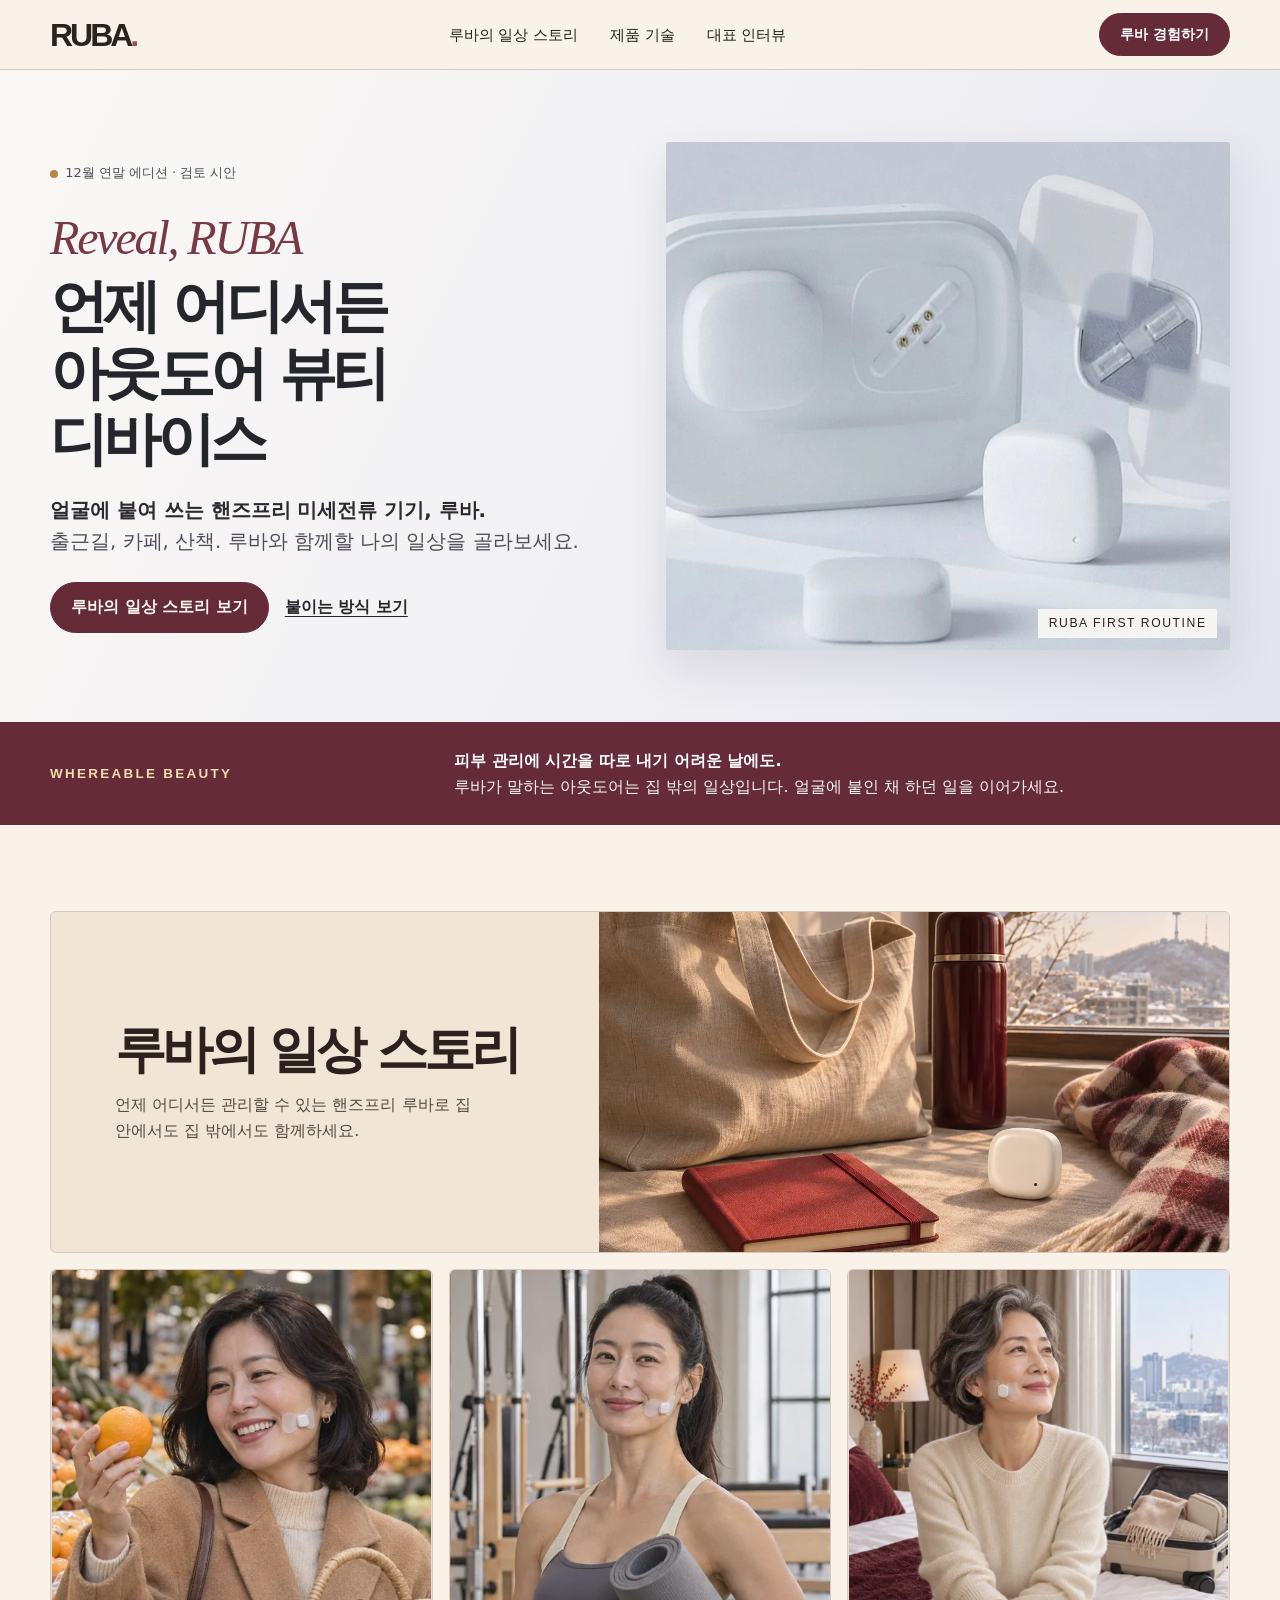
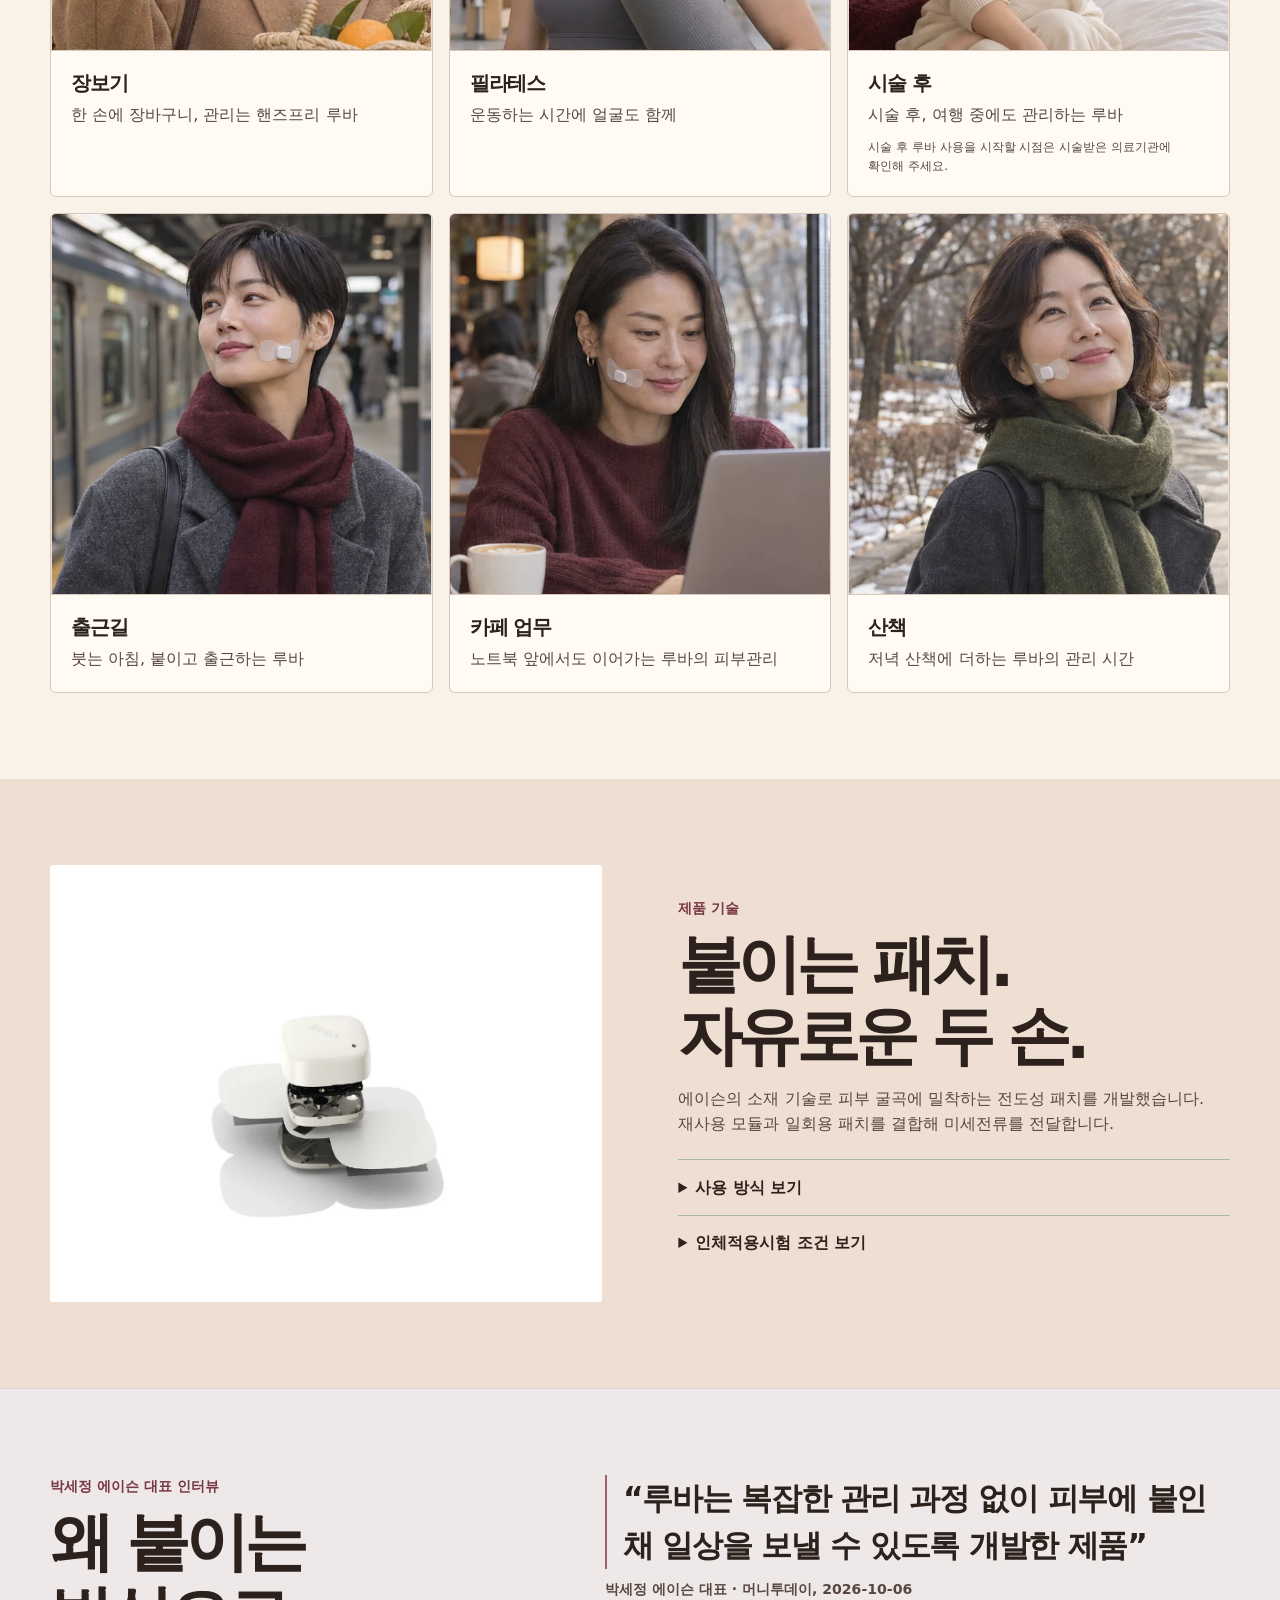
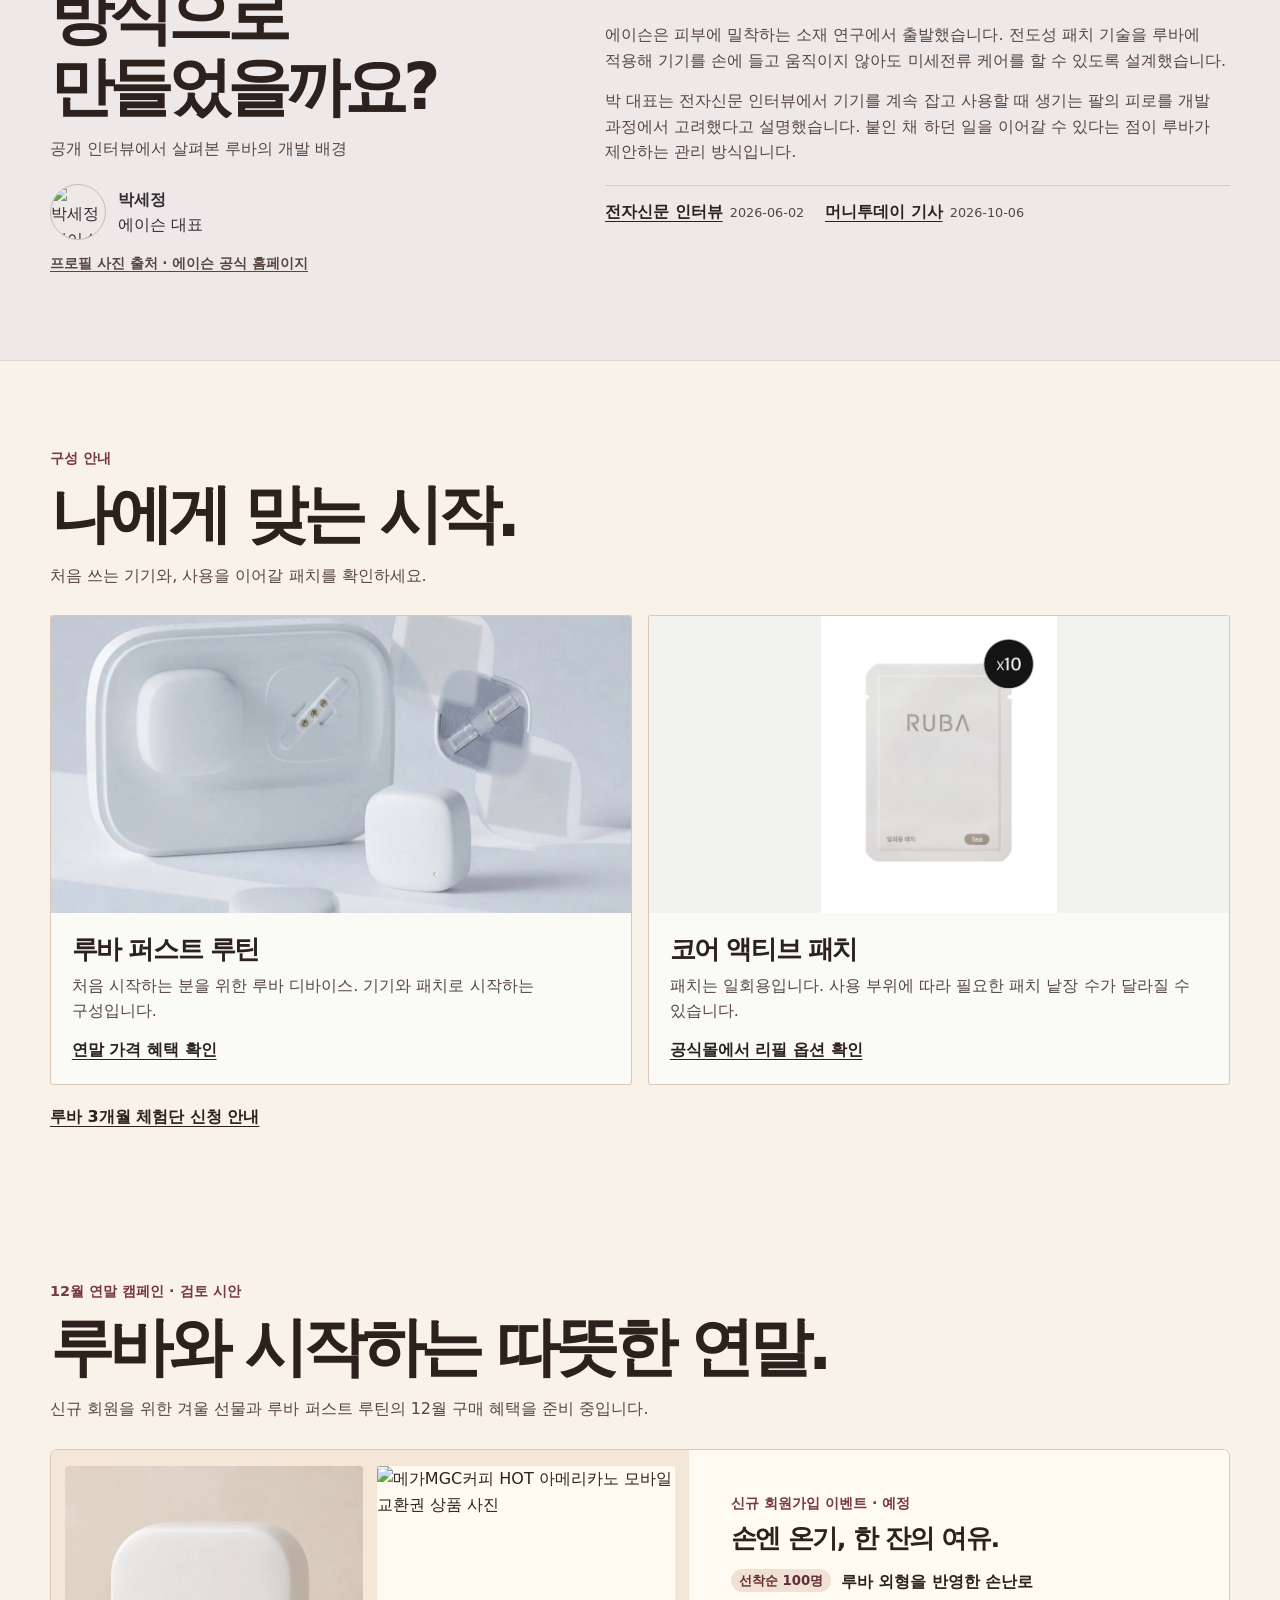
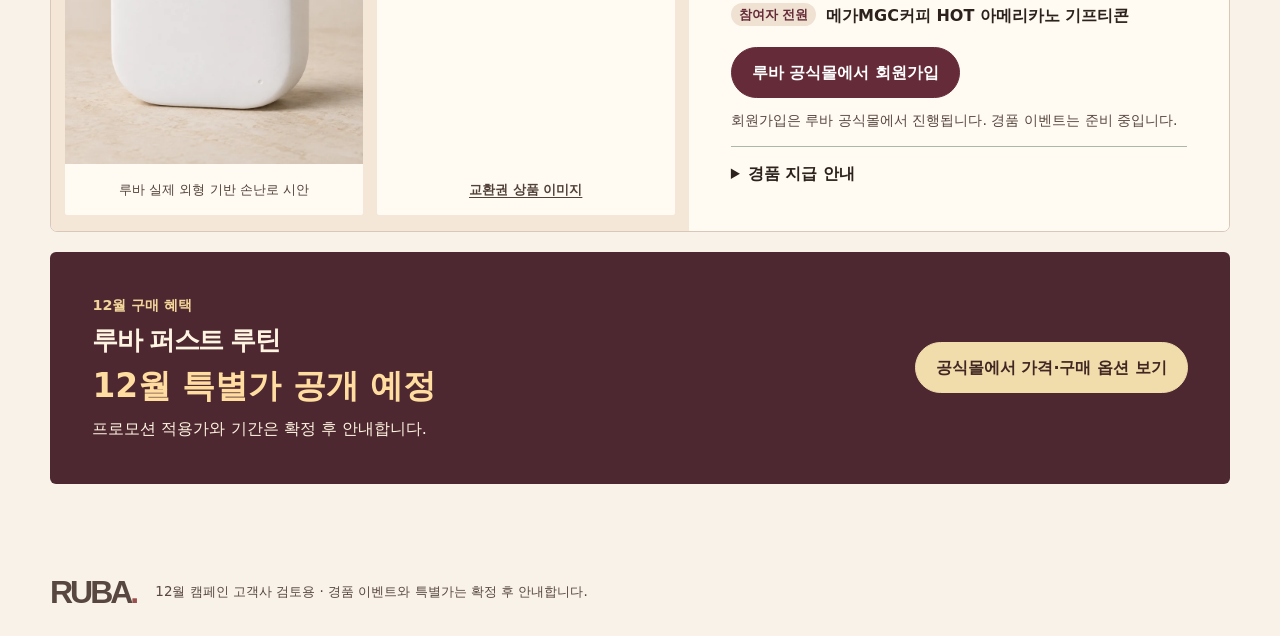
==== commit 1e1e328f: "Update everyday story copy and feature the RUBA module" ====
--- a/index.html
+++ b/index.html
@@ -35,9 +35,9 @@
     <header class="story-intro">
       <div class="story-intro-copy">
         <h2 id="stories-title">루바의 일상 스토리</h2>
-        <p class="sub">텀블러를 챙기는 아침부터 목도리를 두르는 저녁까지. 루바가 함께하는 여섯 가지 일상입니다.</p>
+        <p class="sub">언제 어디서든 관리할 수 있는 핸즈프리 루바로 집 안에서도 집 밖에서도 함께하세요.</p>
       </div>
-      <img class="story-still-life" src="ruba-story-objects.webp" width="1200" height="800" loading="lazy" alt="">
+      <img class="story-still-life" src="ruba-story-device.webp" width="1200" height="800" loading="lazy" alt="겨울 햇살이 드는 테이블 위, 텀블러와 목도리 옆에 놓인 루바 디바이스">
     </header>
     <div class="story-grid">
       <article class="scene-card story-card">
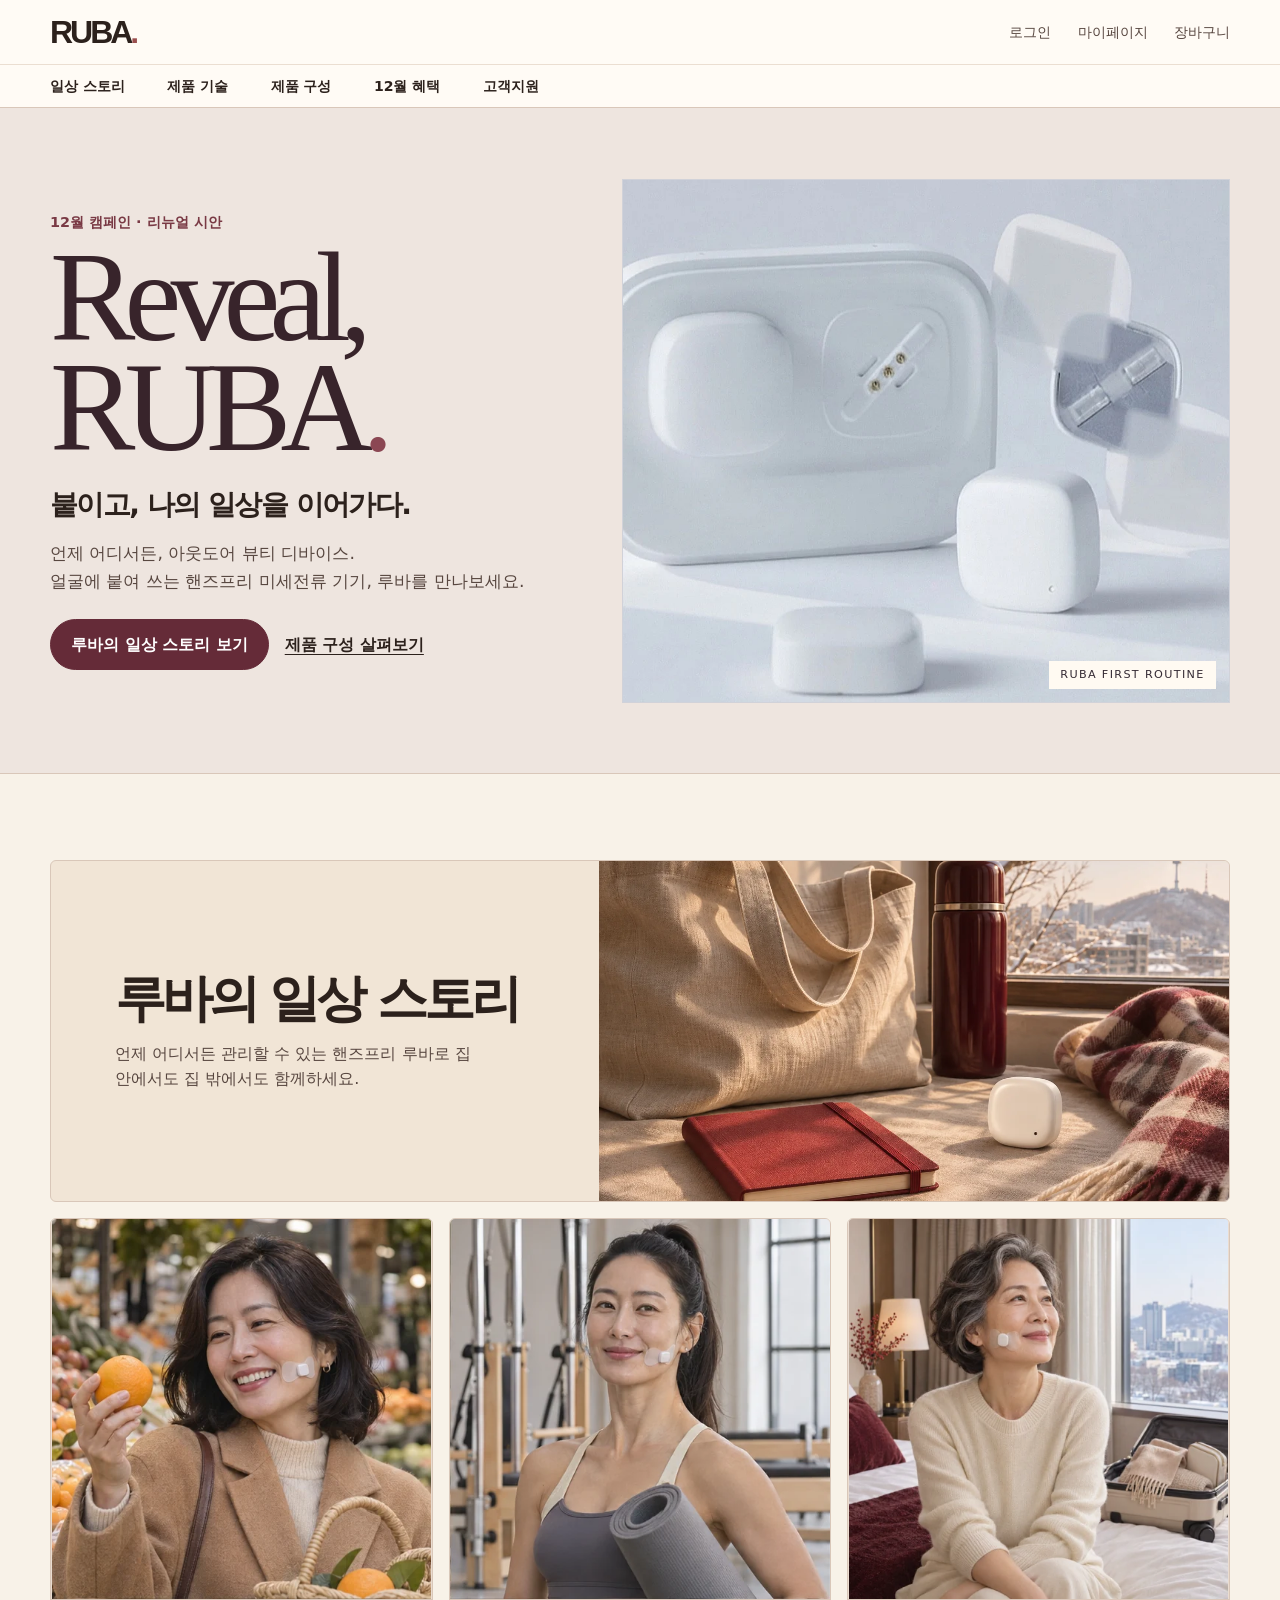
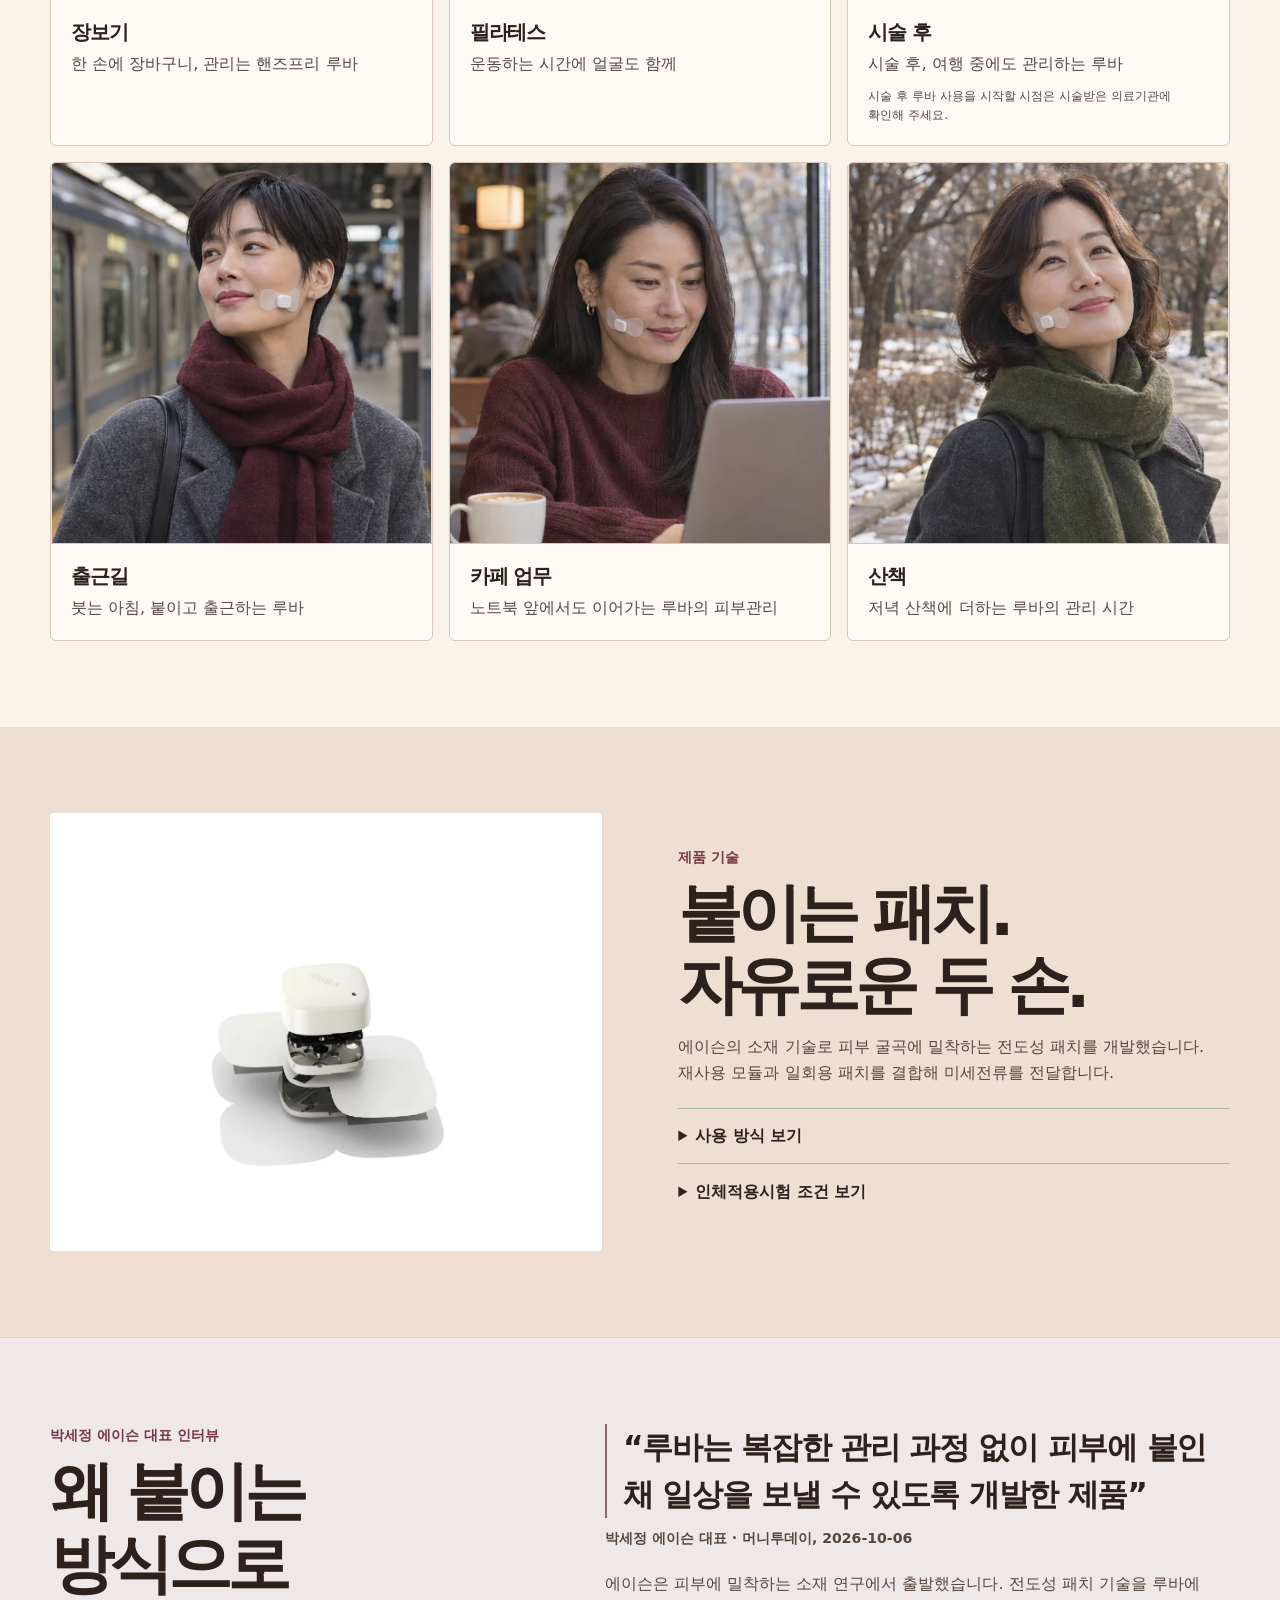
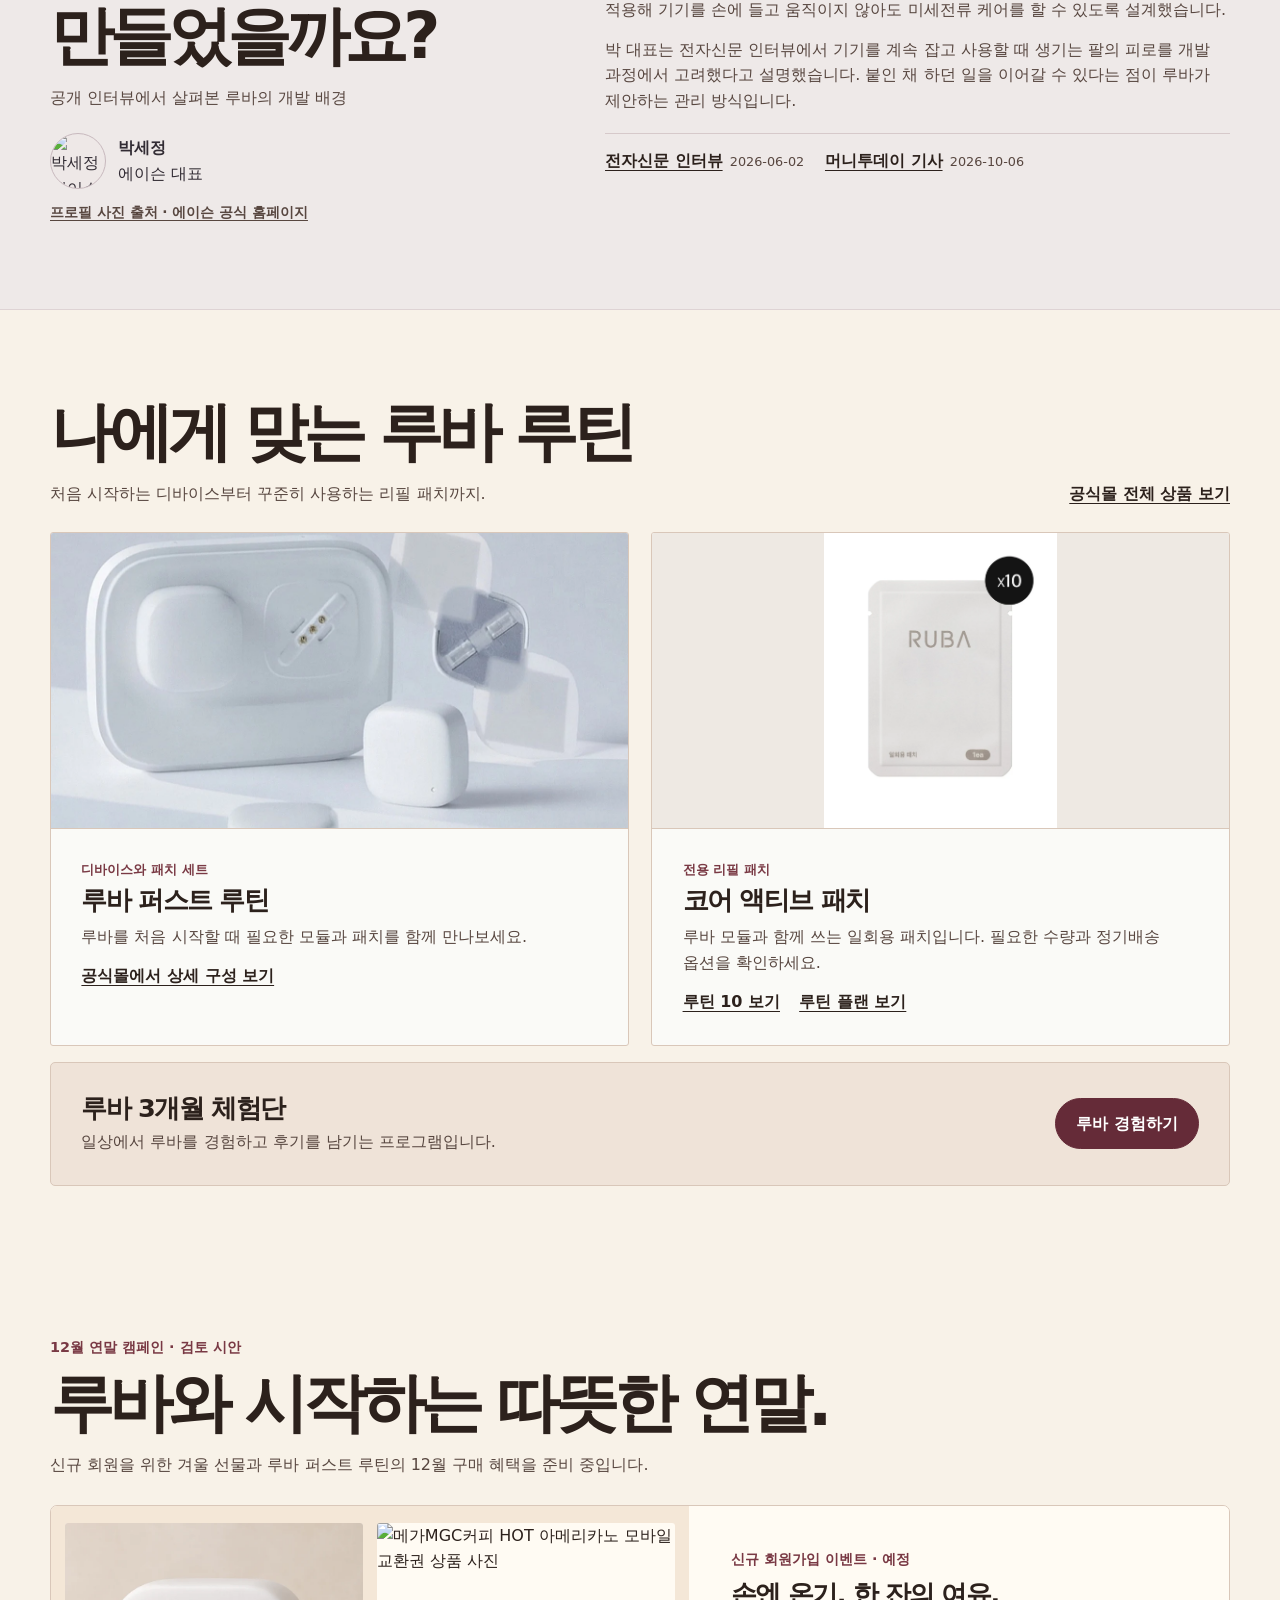
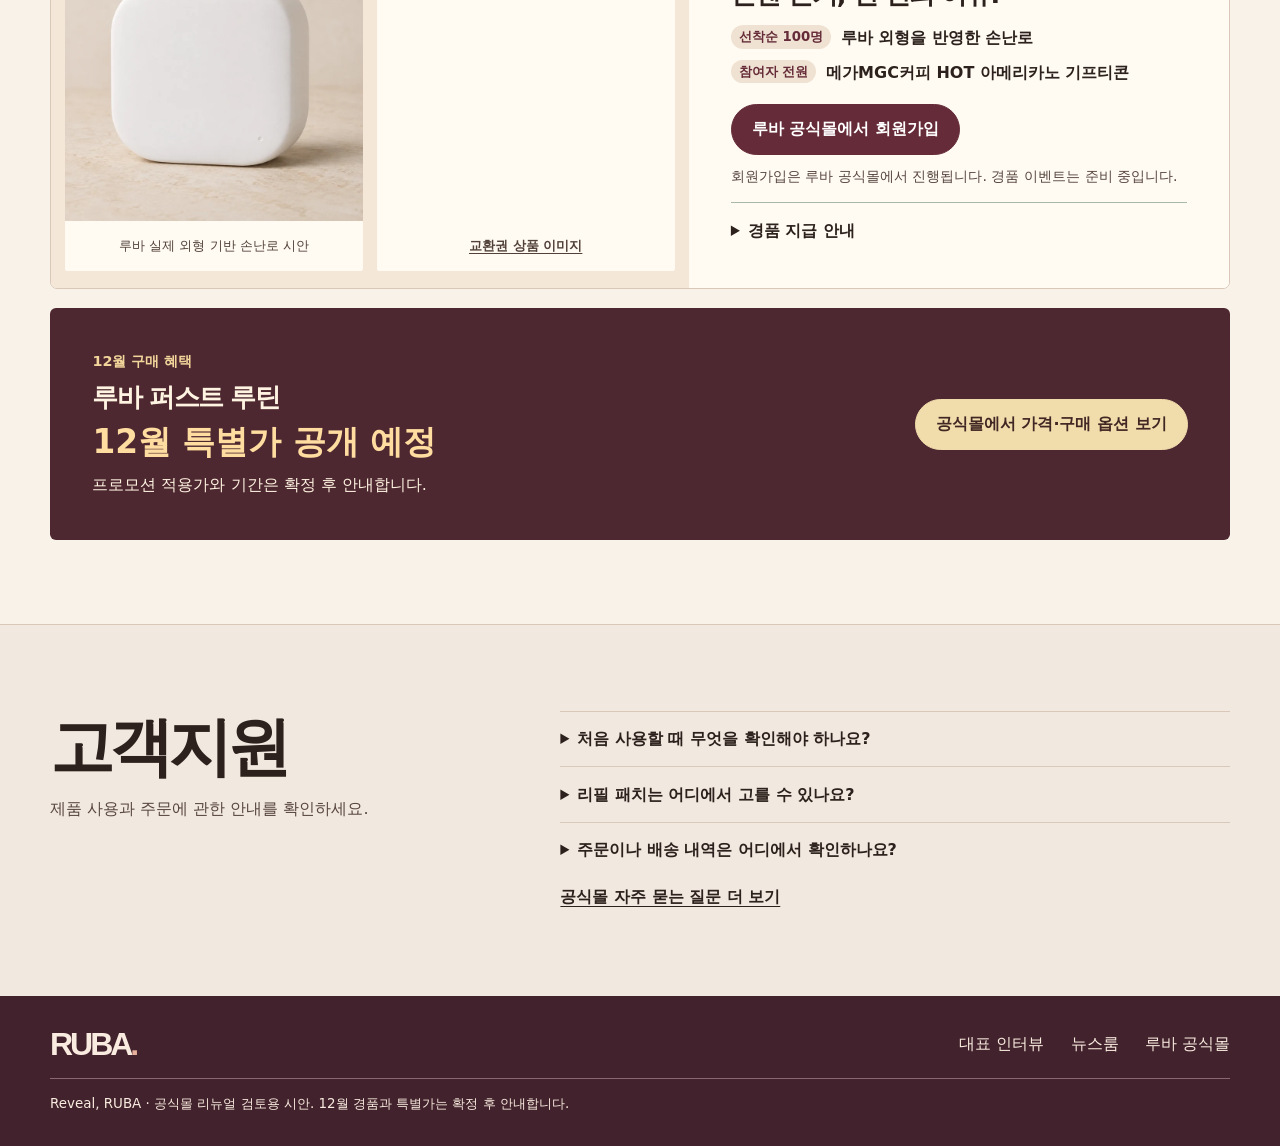
==== commit 5bbe0a31: "Redesign the RUBA storefront preview around Reveal, RUBA" ====
--- a/index.html
+++ b/index.html
@@ -4,32 +4,43 @@
 <meta charset="utf-8">
 <meta name="viewport" content="width=device-width, initial-scale=1">
 <meta name="robots" content="noindex,nofollow">
-<meta name="theme-color" content="#f4f3f6">
-<meta name="description" content="추운 날에도, 따뜻한 루틴. 루바 12월 연말 프로모션과 회원가입 이벤트 시안.">
-<title>Reveal, RUBA | 루바의 따뜻한 연말</title>
-<link rel="stylesheet" href="style.css?v=everyday-stories">
+<meta name="theme-color" content="#f7f1e8">
+<meta name="description" content="Reveal, RUBA. 얼굴에 붙여 쓰는 핸즈프리 미세전류 뷰티 디바이스와 루바의 일상을 만나보세요.">
+<title>Reveal, RUBA | 루바 공식몰 리뉴얼 시안</title>
+<link rel="stylesheet" href="style.css?v=reveal-home">
 <script src="app.js?v=everyday-stories" defer></script>
 </head>
 <body>
 <a class="skip" href="#main">본문으로 이동</a>
-<header class="header"><div class="wrap head">
-  <a href="#main" class="logo" aria-label="루바 첫 화면">RUBA<span>.</span></a>
-  <nav aria-label="페이지 메뉴"><a href="#scenes">루바의 일상 스토리</a><a href="#technology">제품 기술</a><a href="#founder">대표 인터뷰</a></nav>
-  <a class="pill small" href="trial.html">루바 경험하기</a>
-</div></header>
+<header class="header reveal-header">
+  <div class="wrap reveal-masthead">
+    <a href="#main" class="logo" aria-label="루바 첫 화면">RUBA<span>.</span></a>
+    <nav class="reveal-store" aria-label="공식몰 계정 메뉴">
+      <a href="https://beautybyasen.com/member/login.html">로그인</a>
+      <a href="https://beautybyasen.com/myshop/index.html">마이페이지</a>
+      <a href="https://beautybyasen.com/order/basket.html">장바구니</a>
+    </nav>
+  </div>
+  <nav class="reveal-navigation" aria-label="페이지 메뉴"><div class="wrap">
+    <a href="#scenes">일상 스토리</a><a href="#technology">제품 기술</a><a href="#plans">제품 구성</a><a href="#holiday">12월 혜택</a><a href="#support">고객지원</a>
+  </div></nav>
+</header>
 <main id="main">
-  <div class="holiday-hero"><section class="hero wrap">
-    <div class="hero-copy">
-      <p class="tag"><span></span> 12월 연말 에디션 · 검토 시안</p>
-      <p class="campaign">Reveal, RUBA</p>
-      <h1>언제 어디서든<br>아웃도어 뷰티 디바이스</h1>
-      <p class="intro"><strong>얼굴에 붙여 쓰는 핸즈프리 미세전류 기기, 루바.</strong><br>출근길, 카페, 산책. 루바와 함께할 나의 일상을 골라보세요.</p>
-      <div class="actions"><a class="pill" href="#scenes">루바의 일상 스토리 보기</a><a class="text-link" href="#technology">붙이는 방식 보기</a></div>
-    </div>
-    <figure class="hero-image"><img src="product.webp" width="1200" height="800" alt="루바 퍼스트 루틴의 케이스, 모듈, 전도성 패치" fetchpriority="high"><figcaption>RUBA FIRST ROUTINE</figcaption></figure>
-  </section></div>
-
-  <section class="band"><div class="wrap band-inner"><p class="micro">WHEREABLE BEAUTY</p><p><strong>피부 관리에 시간을 따로 내기 어려운 날에도.</strong><br>루바가 말하는 아웃도어는 집 밖의 일상입니다. 얼굴에 붙인 채 하던 일을 이어가세요.</p></div></section>
+  <section class="reveal-hero" aria-labelledby="reveal-title">
+    <div class="wrap reveal-hero-layout">
+      <div class="reveal-hero-copy">
+        <p class="eyebrow">12월 캠페인 · 리뉴얼 시안</p>
+        <h1 id="reveal-title" lang="en">Reveal,<br>RUBA<span>.</span></h1>
+        <p class="reveal-hero-headline">붙이고, 나의 일상을 이어가다.</p>
+        <p class="sub">언제 어디서든, 아웃도어 뷰티 디바이스.<br>얼굴에 붙여 쓰는 핸즈프리 미세전류 기기, 루바를 만나보세요.</p>
+        <div class="actions"><a class="pill" href="#scenes">루바의 일상 스토리 보기</a><a class="text-link" href="#plans">제품 구성 살펴보기</a></div>
+      </div>
+      <figure class="reveal-hero-image">
+        <img src="product.webp" width="1200" height="800" alt="루바 퍼스트 루틴의 케이스, 모듈, 전도성 패치" fetchpriority="high">
+        <figcaption lang="en">RUBA FIRST ROUTINE</figcaption>
+      </figure>
+    </div>
+  </section>
 
   <section id="scenes" class="wrap section" aria-labelledby="stories-title">
     <header class="story-intro">
@@ -114,14 +125,22 @@
     </div>
   </section>
 
-  <section id="plans" class="wrap section">
-    <p class="eyebrow">구성 안내</p><h2>나에게 맞는 시작.</h2>
-    <p class="sub">처음 쓰는 기기와, 사용을 이어갈 패치를 확인하세요.</p>
+  <section id="plans" class="wrap section reveal-products" aria-labelledby="plans-title">
+    <div class="reveal-section-head">
+      <div><h2 id="plans-title">나에게 맞는 루바 루틴</h2><p class="sub">처음 시작하는 디바이스부터 꾸준히 사용하는 리필 패치까지.</p></div>
+      <a class="text-link" href="https://beautybyasen.com/product/list.html?cate_no=28">공식몰 전체 상품 보기</a>
+    </div>
     <div class="plans">
-      <article><img src="product.webp" width="1200" height="800" loading="lazy" alt="루바 모듈, 케이스 및 패치 제품 이미지"><div><h3>루바 퍼스트 루틴</h3><p>처음 시작하는 분을 위한 루바 디바이스. 기기와 패치로 시작하는 구성입니다.</p><a class="text-link" href="#holiday">연말 가격 혜택 확인</a></div></article>
-      <article><img src="patch.webp" width="989" height="1250" loading="lazy" alt="루바 일회용 리필 패치 패키지"><div><h3>코어 액티브 패치</h3><p>패치는 일회용입니다. 사용 부위에 따라 필요한 패치 낱장 수가 달라질 수 있습니다.</p><a class="text-link" href="https://www.beautybyasen.com/category/%EB%A3%A8%ED%8B%B4-%EC%BC%80%EC%96%B4-%EB%B6%80%EC%B0%A9%ED%98%95-%ED%8C%A8%EC%B9%98/43/" target="_blank" rel="noopener">공식몰에서 리필 옵션 확인</a></div></article>
-    </div>
-    <p class="concept"><a class="text-link" href="trial.html">루바 3개월 체험단 신청 안내</a></p>
+      <article>
+        <img src="product.webp" width="1200" height="800" loading="lazy" alt="루바 모듈, 케이스 및 패치 제품 구성">
+        <div class="reveal-product-body"><p class="eyebrow">디바이스와 패치 세트</p><h3>루바 퍼스트 루틴</h3><p>루바를 처음 시작할 때 필요한 모듈과 패치를 함께 만나보세요.</p><a class="text-link" data-conversion="product_detail_click" href="https://beautybyasen.com/product/detail.html?product_no=16&amp;utm_source=ruba_campaign&amp;utm_medium=referral&amp;utm_campaign=ruba_december_2026&amp;utm_content=product_collection">공식몰에서 상세 구성 보기</a></div>
+      </article>
+      <article>
+        <img src="patch.webp" width="989" height="1250" loading="lazy" alt="루바 일회용 코어 액티브 리필 패치 패키지">
+        <div class="reveal-product-body"><p class="eyebrow">전용 리필 패치</p><h3>코어 액티브 패치</h3><p>루바 모듈과 함께 쓰는 일회용 패치입니다. 필요한 수량과 정기배송 옵션을 확인하세요.</p><div class="reveal-product-links"><a class="text-link" href="https://beautybyasen.com/product/detail.html?product_no=18">루틴 10 보기</a><a class="text-link" href="https://beautybyasen.com/product/detail.html?product_no=20">루틴 플랜 보기</a></div></div>
+      </article>
+    </div>
+    <div class="reveal-trial"><div><h3>루바 3개월 체험단</h3><p>일상에서 루바를 경험하고 후기를 남기는 프로그램입니다.</p></div><a class="pill" href="trial.html">루바 경험하기</a></div>
   </section>
 
   <section id="holiday" class="wrap section holiday-section" aria-labelledby="holiday-title">
@@ -162,9 +181,27 @@
     </article>
   </section>
 
+  <section id="support" class="reveal-support" aria-labelledby="support-title">
+    <div class="wrap section reveal-support-layout">
+      <div><h2 id="support-title">고객지원</h2><p class="sub">제품 사용과 주문에 관한 안내를 확인하세요.</p></div>
+      <div class="reveal-questions">
+        <details><summary>처음 사용할 때 무엇을 확인해야 하나요?</summary><p>모듈과 전용 패치의 결합 방법, 부착 위치, 사용 시간은 제품 사용설명서를 확인해 주세요.</p><a class="text-link" href="#technology">제품 기술과 사용 방식 보기</a></details>
+        <details><summary>리필 패치는 어디에서 고를 수 있나요?</summary><p>제품 구성에서 일회용 코어 액티브 패치와 정기배송 옵션을 확인할 수 있습니다.</p><a class="text-link" href="#plans">리필 패치 옵션 보기</a></details>
+        <details><summary>주문이나 배송 내역은 어디에서 확인하나요?</summary><p>루바 공식몰에 로그인하면 마이페이지에서 주문·배송 내역을 확인할 수 있습니다.</p><a class="text-link" href="https://beautybyasen.com/myshop/index.html">공식몰 마이페이지</a></details>
+        <a class="text-link" href="https://beautybyasen.com/board/free/list.html?board_no=3">공식몰 자주 묻는 질문 더 보기</a>
+      </div>
+    </div>
+  </section>
 </main>
-<footer class="wrap footer"><a href="#main" class="logo">RUBA<span>.</span></a><p>12월 캠페인 고객사 검토용 · 경품 이벤트와 특별가는 확정 후 안내합니다.</p></footer>
-<div class="mobile-cta"><a class="pill" href="trial.html" data-mobile-next>루바 경험하기</a></div>
+<footer class="reveal-footer">
+  <div class="wrap">
+    <div class="reveal-footer-top"><a href="#main" class="logo" aria-label="루바 첫 화면">RUBA<span>.</span></a>
+      <nav aria-label="하단 메뉴"><a href="#founder">대표 인터뷰</a><a href="https://beautybyasen.com/board/gallery/list.html?board_no=8">뉴스룸</a><a href="https://beautybyasen.com/">루바 공식몰</a></nav>
+    </div>
+    <p>Reveal, RUBA · 공식몰 리뉴얼 검토용 시안. 12월 경품과 특별가는 확정 후 안내합니다.</p>
+  </div>
+</footer>
+<div class="mobile-cta"><a class="pill" href="#scenes" data-mobile-next>루바의 일상 스토리 보기</a></div>
 
 </body>
 </html>
--- a/style.css
+++ b/style.css
@@ -150,3 +150,57 @@
   .story-grid { grid-template-columns: repeat(2, minmax(0, 1fr)); gap: .65rem; }
   .story-card p { font-size: .86rem; }
 }
+
+/* Reveal, RUBA storefront */
+html { scroll-padding-top: 120px; }
+.reveal-header { background: #fffbf5; }
+.reveal-masthead { min-height: 64px; display: flex; align-items: center; justify-content: space-between; gap: 1rem; }
+.reveal-store, .reveal-footer nav { display: flex; flex-wrap: wrap; align-items: center; gap: .35rem clamp(.7rem, 2.4vw, 1.65rem); }
+.reveal-store a { padding-block: .45rem; color: var(--mute); font-size: .86rem; }
+.reveal-navigation { border-top: 1px solid #ebded1; }
+.reveal-navigation .wrap { display: flex; gap: clamp(1rem, 3.5vw, 2.65rem); overflow-x: auto; scrollbar-width: thin; }
+.reveal-navigation a { flex: none; padding-block: .62rem; font-size: .88rem; font-weight: 650; }
+.reveal-header a:not(.logo), .reveal-footer a:not(.logo) { text-decoration: none; text-underline-offset: .23em; }
+.reveal-header a:not(.logo):hover, .reveal-footer a:not(.logo):hover { text-decoration: underline; }
+.reveal-navigation a:focus-visible { outline-offset: -3px; }
+.reveal-hero { background: #eee5df; border-bottom: 1px solid var(--line); }
+.reveal-hero-layout { display: grid; grid-template-columns: minmax(0, 1fr) minmax(0, 1.18fr); align-items: center; gap: clamp(1.6rem, 4.5vw, 4rem); padding-block: clamp(2rem, 5.5vw, 5rem); }
+.reveal-hero h1 { margin: .35rem 0 1.25rem; color: #38242b; font-family: Georgia, serif; font-weight: 400; font-size: clamp(4.75rem, 10vw, 9.5rem); line-height: .86; letter-spacing: -.085em; }
+.reveal-hero h1 span { color: #8b4753; }
+.reveal-hero-headline { font-weight: 750; font-size: clamp(1.25rem, 2.2vw, 1.85rem); letter-spacing: -.055em; }
+.reveal-hero-copy .sub { font-size: clamp(.95rem, 1.35vw, 1.1rem); }
+.reveal-hero-image { display: grid; overflow: hidden; background: #dfe3ed; border: 1px solid #d1d2d9; min-width: 0; }
+.reveal-hero-image img, .reveal-hero-image figcaption { grid-area: 1 / 1; }
+.reveal-hero-image img { aspect-ratio: 1.16; object-fit: cover; object-position: 51% 50%; }
+.reveal-hero-image figcaption { align-self: end; justify-self: end; margin: .8rem; padding: .32rem .72rem; color: #352b34; background: #fffaf2; font-size: .7rem; letter-spacing: .12em; }
+.reveal-section-head { display: flex; flex-wrap: wrap; align-items: end; justify-content: space-between; gap: .65rem 1.3rem; }
+.reveal-products .plans { gap: clamp(.65rem, 2vw, 1.4rem); }
+.reveal-products .plans article { display: flex; flex-direction: column; }
+.reveal-products .plans article .reveal-product-body { padding: clamp(1rem, 3vw, 1.9rem); }
+.reveal-products .plans article img { border-bottom: 1px solid var(--line); background: #eee9e3; }
+.reveal-products .plans article .eyebrow { margin: 0 0 .3rem; color: #793944; font-size: .82rem; }
+.reveal-products .plans article .reveal-product-links { padding: 0; display: flex; flex-wrap: wrap; gap: .45rem 1.2rem; }
+.reveal-trial { display: flex; align-items: center; justify-content: space-between; flex-wrap: wrap; gap: .85rem 1.4rem; margin-top: 1rem; padding: clamp(1rem, 3vw, 1.9rem); background: #efe3d8; border: 1px solid var(--line); border-radius: 5px; }
+.reveal-trial p { margin-top: .25rem; color: var(--mute); }
+.reveal-support { background: #f1e8df; border-top: 1px solid var(--line); margin-top: 1.25rem; }
+.reveal-support-layout { display: grid; grid-template-columns: minmax(0, .8fr) minmax(0, 1.2fr); gap: clamp(1rem, 5vw, 4rem); }
+.reveal-questions details { border-color: var(--line); }
+.reveal-questions > a { display: inline-block; margin-top: .45rem; }
+.reveal-footer { padding-block: 2rem; color: #f9ebdf; background: #42232d; }
+.reveal-footer .logo span { color: #e8b19d; }
+.reveal-footer-top { display: flex; justify-content: space-between; align-items: center; flex-wrap: wrap; gap: .9rem 1.5rem; }
+.reveal-footer p { margin-top: 1.1rem; padding-top: .9rem; border-top: 1px solid #8b6771; font-size: .84rem; }
+@media (max-width: 760px) {
+  html { scroll-padding-top: 105px; }
+  .reveal-masthead { min-height: 54px; }
+  .reveal-store a { font-size: .78rem; }
+  .reveal-navigation a { padding-block: .48rem; font-size: .8rem; }
+  .reveal-hero-layout, .reveal-support-layout { grid-template-columns: 1fr; }
+  .reveal-hero h1 { font-size: clamp(4.55rem, 17vw, 7.15rem); }
+  .reveal-hero-image img { aspect-ratio: 1.45; }
+  .reveal-footer { padding-bottom: 6rem; }
+}
+@media (max-width: 480px) {
+  .reveal-products .plans { grid-template-columns: 1fr; }
+  .reveal-store { gap: .35rem .68rem; }
+}
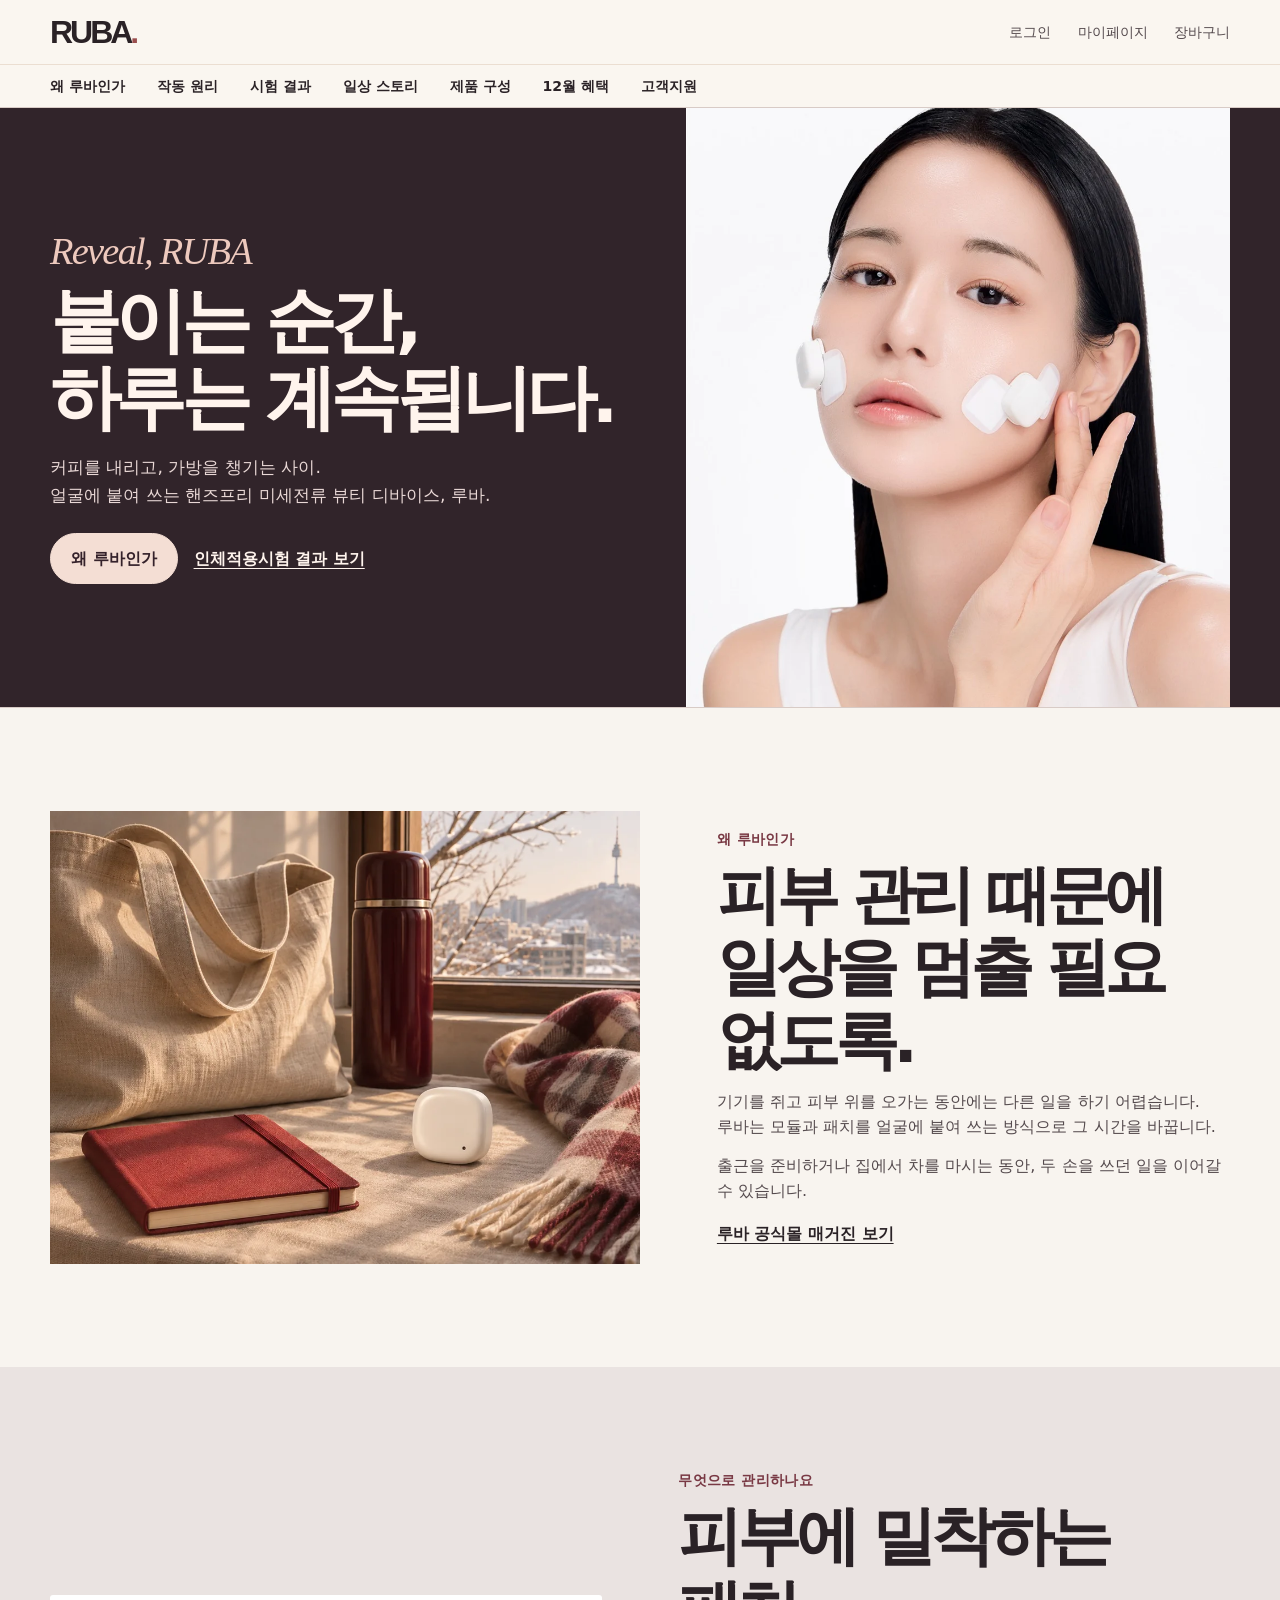
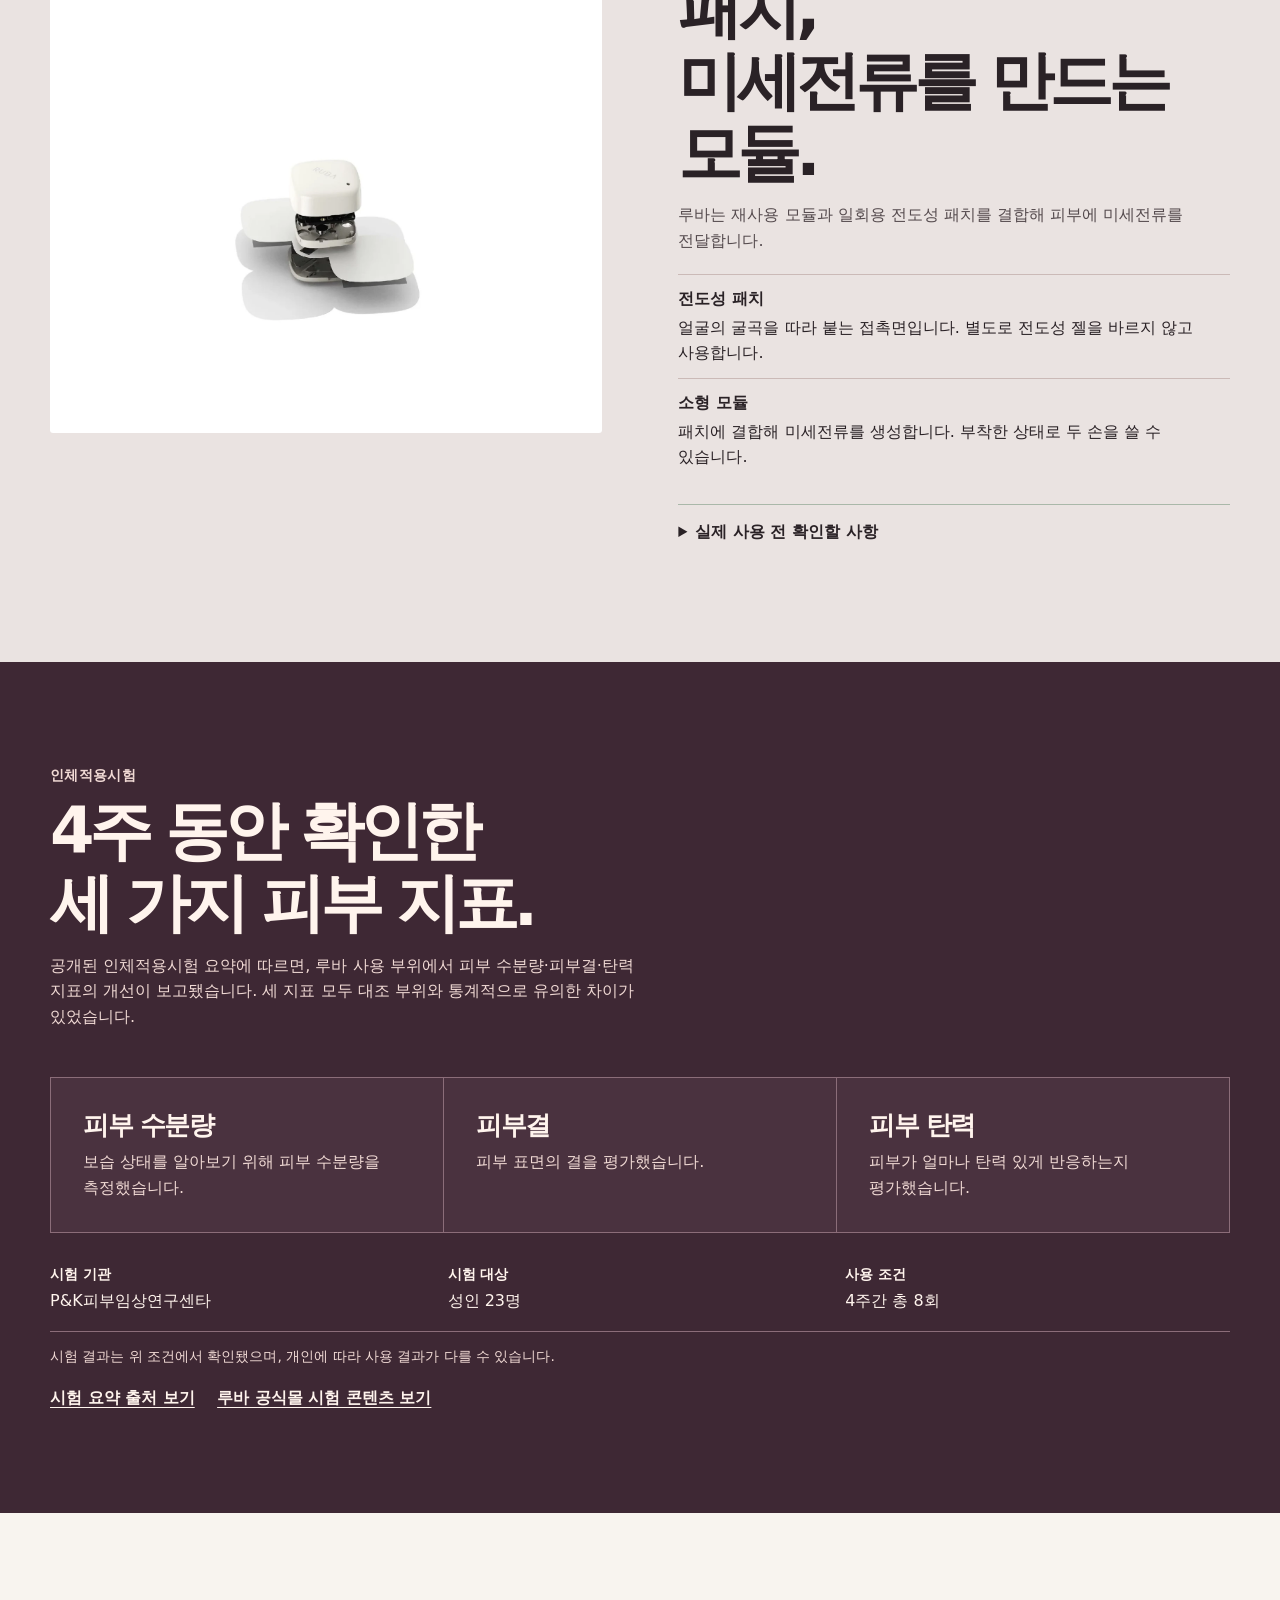
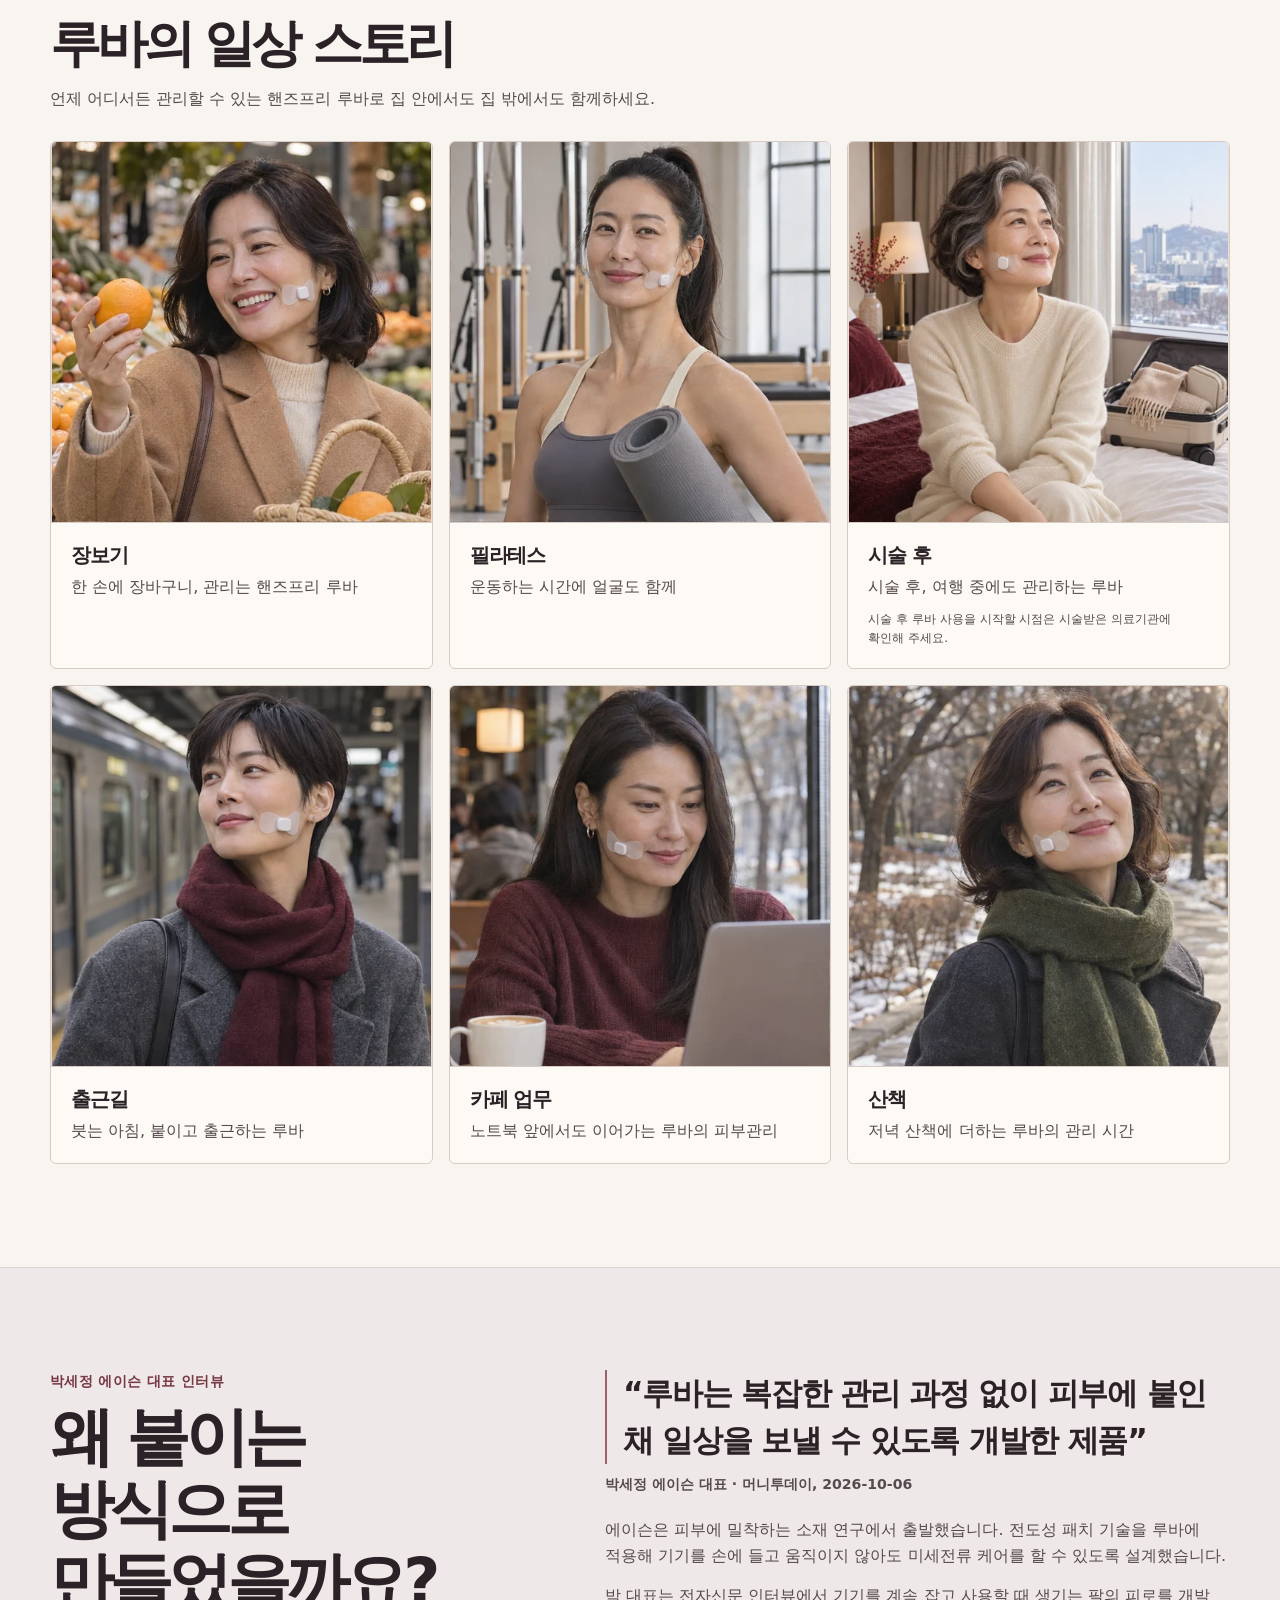
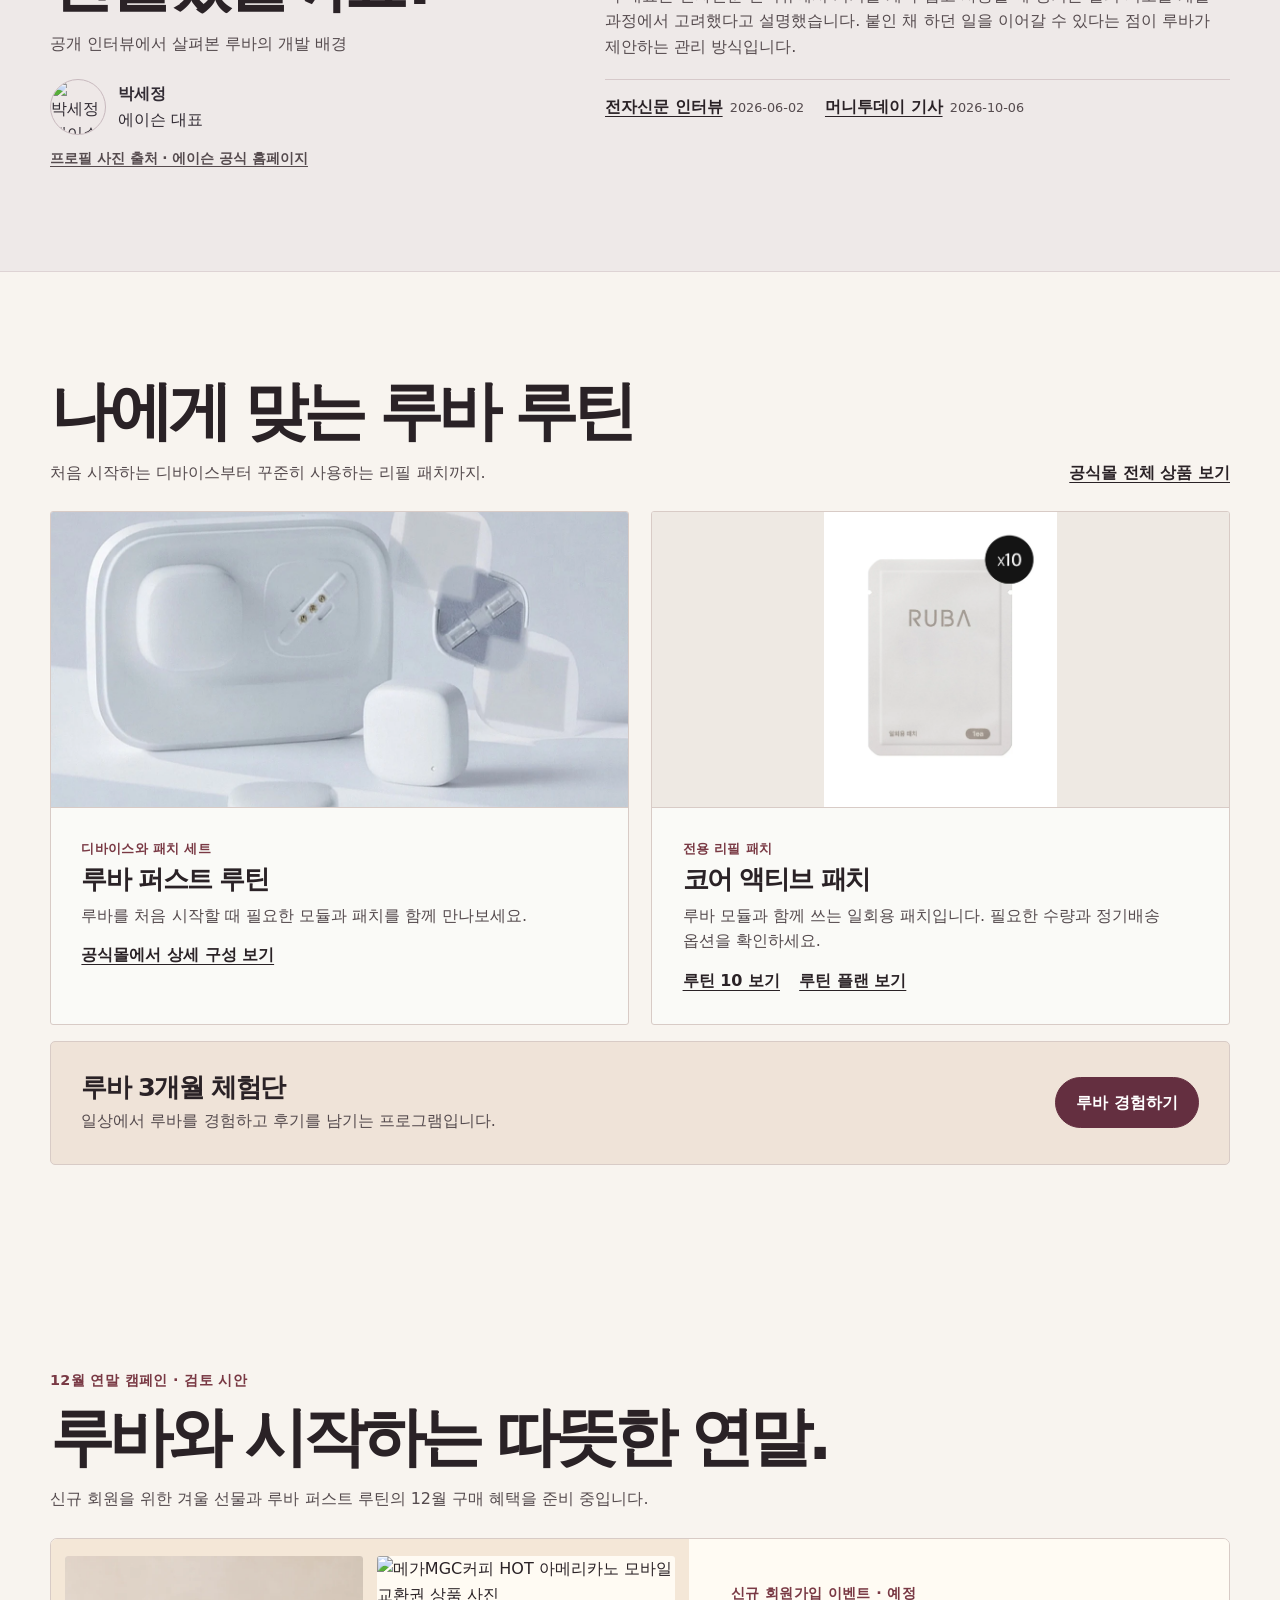
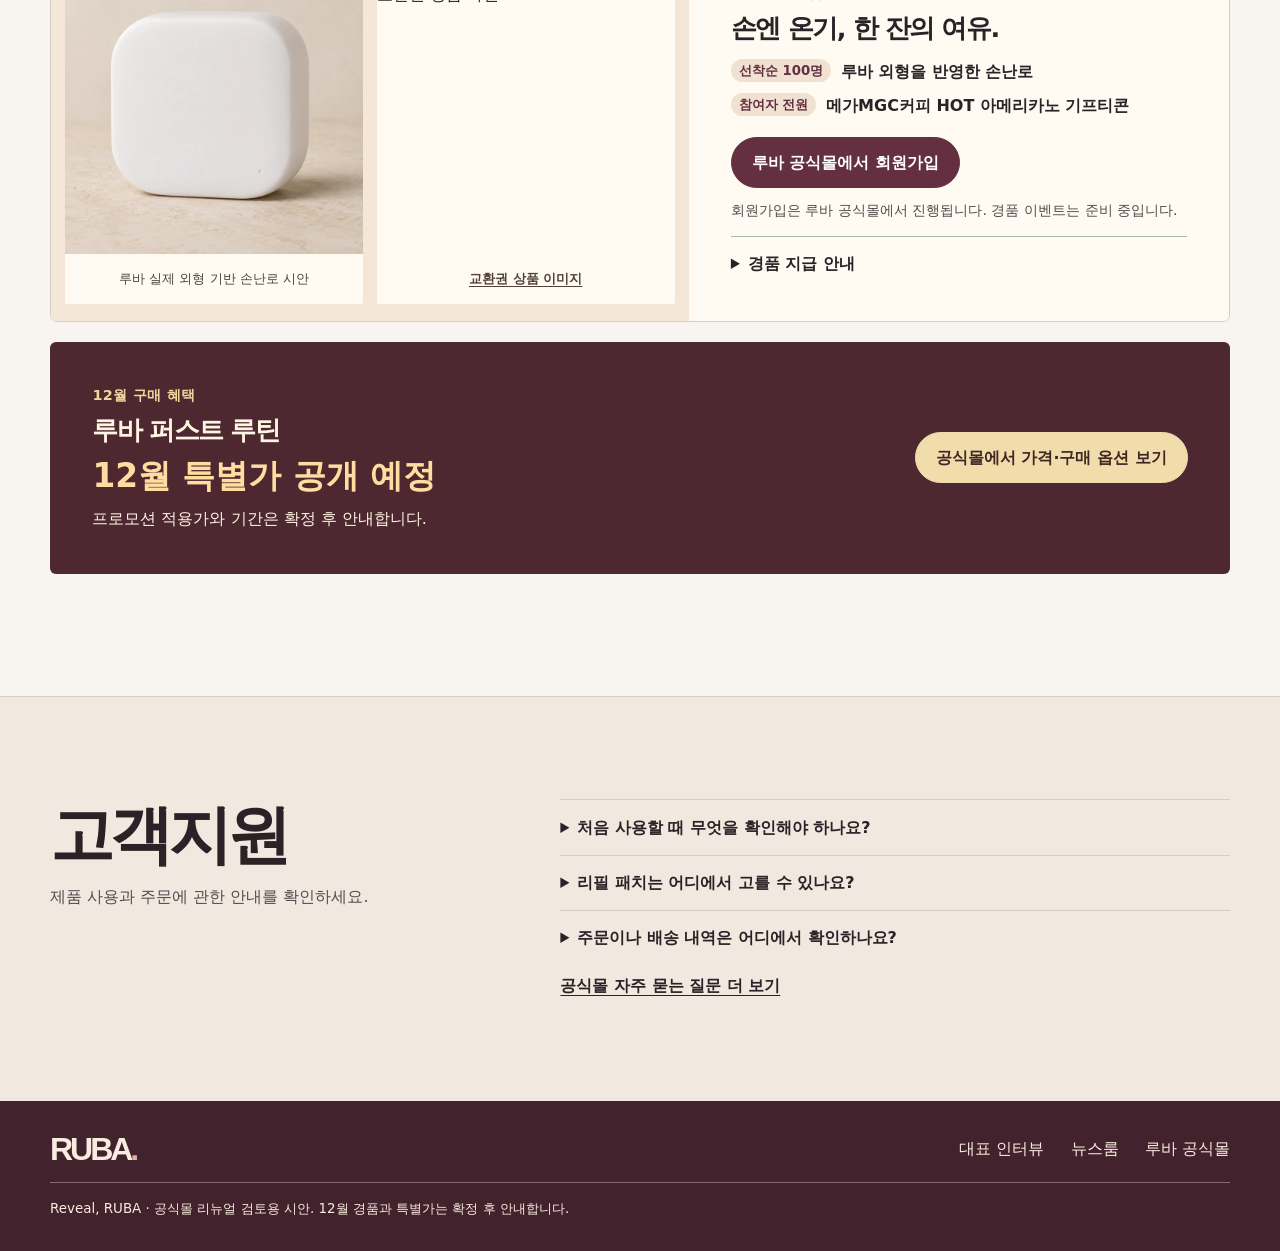
==== commit 8992eed5: "Connect RUBA campaign storytelling to technology and study evidence" ====
--- a/index.html
+++ b/index.html
@@ -7,10 +7,10 @@
 <meta name="theme-color" content="#f7f1e8">
 <meta name="description" content="Reveal, RUBA. 얼굴에 붙여 쓰는 핸즈프리 미세전류 뷰티 디바이스와 루바의 일상을 만나보세요.">
 <title>Reveal, RUBA | 루바 공식몰 리뉴얼 시안</title>
-<link rel="stylesheet" href="style.css?v=reveal-home">
+<link rel="stylesheet" href="style.css?v=reveal-evidence">
 <script src="app.js?v=everyday-stories" defer></script>
 </head>
-<body>
+<body class="reveal-editorial">
 <a class="skip" href="#main">본문으로 이동</a>
 <header class="header reveal-header">
   <div class="wrap reveal-masthead">
@@ -22,23 +22,66 @@
     </nav>
   </div>
   <nav class="reveal-navigation" aria-label="페이지 메뉴"><div class="wrap">
-    <a href="#scenes">일상 스토리</a><a href="#technology">제품 기술</a><a href="#plans">제품 구성</a><a href="#holiday">12월 혜택</a><a href="#support">고객지원</a>
+    <a href="#magazine">왜 루바인가</a><a href="#technology">작동 원리</a><a href="#clinicalstudy">시험 결과</a><a href="#scenes">일상 스토리</a><a href="#plans">제품 구성</a><a href="#holiday">12월 혜택</a><a href="#support">고객지원</a>
   </div></nav>
 </header>
 <main id="main">
   <section class="reveal-hero" aria-labelledby="reveal-title">
     <div class="wrap reveal-hero-layout">
       <div class="reveal-hero-copy">
-        <p class="eyebrow">12월 캠페인 · 리뉴얼 시안</p>
-        <h1 id="reveal-title" lang="en">Reveal,<br>RUBA<span>.</span></h1>
-        <p class="reveal-hero-headline">붙이고, 나의 일상을 이어가다.</p>
-        <p class="sub">언제 어디서든, 아웃도어 뷰티 디바이스.<br>얼굴에 붙여 쓰는 핸즈프리 미세전류 기기, 루바를 만나보세요.</p>
-        <div class="actions"><a class="pill" href="#scenes">루바의 일상 스토리 보기</a><a class="text-link" href="#plans">제품 구성 살펴보기</a></div>
-      </div>
-      <figure class="reveal-hero-image">
-        <img src="product.webp" width="1200" height="800" alt="루바 퍼스트 루틴의 케이스, 모듈, 전도성 패치" fetchpriority="high">
-        <figcaption lang="en">RUBA FIRST ROUTINE</figcaption>
-      </figure>
+        <p class="campaign" lang="en">Reveal, RUBA</p>
+        <h1 id="reveal-title">붙이는 순간,<br>하루는 계속됩니다.</h1>
+        <p class="sub">커피를 내리고, 가방을 챙기는 사이.<br>얼굴에 붙여 쓰는 핸즈프리 미세전류 뷰티 디바이스, 루바.</p>
+        <div class="actions"><a class="pill" href="#magazine">왜 루바인가</a><a class="text-link" href="#clinicalstudy">인체적용시험 결과 보기</a></div>
+      </div>
+      <figure class="reveal-hero-image"><img src="hero.webp" width="989" height="1250" alt="양 볼에 루바 모듈과 전도성 패치를 부착한 모습" fetchpriority="high"></figure>
+    </div>
+  </section>
+
+  <section id="magazine" class="wrap section editorial-magazine" aria-labelledby="magazine-title">
+    <figure><img src="ruba-story-device.webp" width="1200" height="800" alt="외출을 준비하는 겨울 창가의 루바와 일상 소품" loading="lazy"></figure>
+    <div>
+      <p class="eyebrow">왜 루바인가</p>
+      <h2 id="magazine-title">피부 관리 때문에<br>일상을 멈출 필요 없도록.</h2>
+      <p class="sub">기기를 쥐고 피부 위를 오가는 동안에는 다른 일을 하기 어렵습니다. 루바는 모듈과 패치를 얼굴에 붙여 쓰는 방식으로 그 시간을 바꿉니다.</p>
+      <p class="sub">출근을 준비하거나 집에서 차를 마시는 동안, 두 손을 쓰던 일을 이어갈 수 있습니다.</p>
+      <a class="text-link" href="https://beautybyasen.com/#magazine">루바 공식몰 매거진 보기</a>
+    </div>
+  </section>
+
+  <section id="technology" class="tech editorial-tech" aria-labelledby="technology-title">
+    <div class="wrap section tech-layout">
+      <figure><img src="module.webp" width="1250" height="1250" alt="루바 모듈의 하우징과 전도성 패치 구조" loading="lazy"></figure>
+      <div>
+        <p class="eyebrow">무엇으로 관리하나요</p>
+        <h2 id="technology-title">피부에 밀착하는 패치,<br>미세전류를 만드는 모듈.</h2>
+        <p class="sub">루바는 재사용 모듈과 일회용 전도성 패치를 결합해 피부에 미세전류를 전달합니다.</p>
+        <dl class="editorial-parts">
+          <div><dt>전도성 패치</dt><dd>얼굴의 굴곡을 따라 붙는 접촉면입니다. 별도로 전도성 젤을 바르지 않고 사용합니다.</dd></div>
+          <div><dt>소형 모듈</dt><dd>패치에 결합해 미세전류를 생성합니다. 부착한 상태로 두 손을 쓸 수 있습니다.</dd></div>
+        </dl>
+        <details><summary>실제 사용 전 확인할 사항</summary><p>모듈과 패치의 결합 방법, 부착 위치와 사용 시간은 제품 사용설명서를 확인해 주세요.</p></details>
+      </div>
+    </div>
+  </section>
+
+  <section id="clinicalstudy" class="editorial-study" aria-labelledby="study-title">
+    <div class="wrap section">
+      <p class="eyebrow">인체적용시험</p>
+      <h2 id="study-title">4주 동안 확인한<br>세 가지 피부 지표.</h2>
+      <p class="sub">공개된 인체적용시험 요약에 따르면, 루바 사용 부위에서 피부 수분량·피부결·탄력 지표의 개선이 보고됐습니다. 세 지표 모두 대조 부위와 통계적으로 유의한 차이가 있었습니다.</p>
+      <ul class="study-metrics">
+        <li><h3>피부 수분량</h3><p>보습 상태를 알아보기 위해 피부 수분량을 측정했습니다.</p></li>
+        <li><h3>피부결</h3><p>피부 표면의 결을 평가했습니다.</p></li>
+        <li><h3>피부 탄력</h3><p>피부가 얼마나 탄력 있게 반응하는지 평가했습니다.</p></li>
+      </ul>
+      <dl class="study-conditions">
+        <div><dt>시험 기관</dt><dd>P&amp;K피부임상연구센타</dd></div>
+        <div><dt>시험 대상</dt><dd>성인 23명</dd></div>
+        <div><dt>사용 조건</dt><dd>4주간 총 8회</dd></div>
+      </dl>
+      <p class="study-note">시험 결과는 위 조건에서 확인됐으며, 개인에 따라 사용 결과가 다를 수 있습니다.</p>
+      <div class="study-sources"><a class="text-link" href="https://beautybyasen.co.kr/article/news/8/701/">시험 요약 출처 보기</a><a class="text-link" href="https://beautybyasen.com/#clinicalstudy">루바 공식몰 시험 콘텐츠 보기</a></div>
     </div>
   </section>
 
@@ -48,7 +91,6 @@
         <h2 id="stories-title">루바의 일상 스토리</h2>
         <p class="sub">언제 어디서든 관리할 수 있는 핸즈프리 루바로 집 안에서도 집 밖에서도 함께하세요.</p>
       </div>
-      <img class="story-still-life" src="ruba-story-device.webp" width="1200" height="800" loading="lazy" alt="겨울 햇살이 드는 테이블 위, 텀블러와 목도리 옆에 놓인 루바 디바이스">
     </header>
     <div class="story-grid">
       <article class="scene-card story-card">
@@ -90,15 +132,7 @@
     </div>
   </section>
 
-  <section id="technology" class="tech">
-    <div class="wrap section tech-layout">
-      <figure><img src="module.webp" width="1250" height="1250" loading="lazy" alt="전도성 패치와 소형 모듈을 결합한 루바 기기"></figure>
-      <div><p class="eyebrow">제품 기술</p><h2>붙이는 패치.<br>자유로운 두 손.</h2>
-      <p class="sub">에이슨의 소재 기술로 피부 굴곡에 밀착하는 전도성 패치를 개발했습니다. 재사용 모듈과 일회용 패치를 결합해 미세전류를 전달합니다.</p>
-      <details><summary>사용 방식 보기</summary><p>모듈과 전용 패치를 결합해 얼굴에 붙이는 방식입니다. 실제 부착 위치와 사용 시간은 제품 사용설명서를 따르세요.</p></details>
-      <details><summary>인체적용시험 조건 보기</summary><p>피엔케이피부임상연구센타에서 성인 23명이 4주간 총 8회 사용한 시험에서 피부 수분량, 피부결, 탄력 지표를 확인했습니다. 사용 경험에는 개인차가 있습니다.</p><a class="text-link" href="https://beautybyasen.co.kr/article/news/8/696/" target="_blank" rel="noopener">루바 공식 뉴스룸</a></details></div>
-    </div>
-  </section>
+
 
   <section id="founder" class="founder-section" aria-labelledby="founder-title">
     <div class="wrap section founder-layout">
@@ -201,7 +235,7 @@
     <p>Reveal, RUBA · 공식몰 리뉴얼 검토용 시안. 12월 경품과 특별가는 확정 후 안내합니다.</p>
   </div>
 </footer>
-<div class="mobile-cta"><a class="pill" href="#scenes" data-mobile-next>루바의 일상 스토리 보기</a></div>
+<div class="mobile-cta"><a class="pill" href="#clinicalstudy" data-mobile-next>인체적용시험 결과 보기</a></div>
 
 </body>
 </html>
--- a/style.css
+++ b/style.css
@@ -204,3 +204,55 @@
   .reveal-products .plans { grid-template-columns: 1fr; }
   .reveal-store { gap: .35rem .68rem; }
 }
+
+
+/* Reveal RUBA campaign editorial */
+.reveal-editorial { --paper: #f8f4ef; --ink: #2a2226; --mute: #554b4e; --line: #d8cbc6; --forest: #642f40; }
+.reveal-editorial .section { padding-block: clamp(3rem, 8vw, 7rem); }
+.reveal-editorial .header { background: #faf6f0; }
+.reveal-editorial .eyebrow { letter-spacing: .025em; }
+.reveal-editorial .reveal-navigation .wrap { gap: clamp(1rem, 2.5vw, 2.5rem); }
+.reveal-editorial .reveal-hero { background: #31242a; color: #fff4ed; }
+.reveal-editorial .reveal-hero-layout { grid-template-columns: minmax(0, 1.05fr) minmax(0, 1fr); padding-block: 0; gap: clamp(1.6rem, 5vw, 5.5rem); }
+.reveal-editorial .reveal-hero-copy { padding-block: clamp(2.6rem, 7vw, 7rem); }
+.reveal-editorial .reveal-hero .campaign { color: #edc9bd; font-size: clamp(1.4rem, 3vw, 2.65rem); }
+.reveal-editorial .reveal-hero h1 { color: inherit; font-family: inherit; font-weight: 700; font-size: clamp(2.6rem, 5.55vw, 5.25rem); line-height: 1.08; letter-spacing: -.08em; margin-block: .7rem 1.1rem; }
+.reveal-editorial .reveal-hero .sub { color: #e9d8d6; }
+.reveal-editorial .reveal-hero .pill { background: #f4ded4; color: #35222b; border-color: #f4ded4; }
+.reveal-editorial .reveal-hero .pill:hover { background: #fff3e8; }
+.reveal-editorial .reveal-hero-image { border: 0; background: #ece4df; }
+.reveal-editorial .reveal-hero-image img { aspect-ratio: 1 / 1.1; object-position: center 36%; }
+.editorial-magazine { display: grid; grid-template-columns: minmax(0,1.15fr) minmax(0,1fr); gap: clamp(1.5rem,6vw,5rem); align-items: center; }
+.editorial-magazine figure { overflow: hidden; }
+.editorial-magazine img { aspect-ratio: 1.3; object-fit: cover; object-position: 64% center; }
+.editorial-magazine .text-link, .study-sources { display: inline-flex; margin-top: 1.1rem; }
+.editorial-tech { background: #eae3e1; }
+.editorial-tech .tech-layout { gap: clamp(1.5rem,6vw,5rem); }
+.editorial-tech figure img { object-fit: contain; }
+.editorial-parts { margin: 1.25rem 0; }
+.editorial-parts div { border-top: 1px solid #cbbab7; padding-block: .72rem; }
+.editorial-parts dt, .study-conditions dt { font-weight: 750; }
+.editorial-parts dd, .study-conditions dd { margin: .2rem 0 0; }
+.editorial-study { background: #3e2834; color: #fff4ed; }
+.editorial-study .eyebrow, .editorial-study .sub, .study-note { color: #f0d9d4; }
+.study-metrics, .study-conditions { display: grid; grid-template-columns: repeat(3,minmax(0,1fr)); }
+.study-metrics { list-style: none; padding: 0; margin: clamp(1.5rem,4vw,3rem) 0 1.25rem; gap: 1px; background: #8b6d79; border: 1px solid #8b6d79; }
+.study-metrics li { background: #4a323f; padding: clamp(1rem,3vw,2rem); }
+.study-metrics p { color: #f0d9d4; margin: .45rem 0 0; }
+.study-conditions { margin: 0; gap: .8rem; border-bottom: 1px solid #8b6d79; padding-block: .6rem 1.1rem; }
+.study-conditions dt, .study-note { font-size: .86rem; }
+.study-note { margin-top: .8rem; }
+.study-sources { flex-wrap: wrap; gap: .45rem 1.4rem; }
+.reveal-editorial .story-intro { display: block; border: 0; background: transparent; }
+.reveal-editorial .story-intro-copy { padding: 0 0 .85rem; }
+.reveal-editorial .story-intro-copy .sub { max-width: 39rem; }
+.reveal-editorial .story-card .scene-tile { background: #fdf9f4; }
+@media (max-width: 760px) {
+  .reveal-editorial .reveal-hero-layout, .editorial-magazine { grid-template-columns: 1fr; gap: 1.25rem; }
+  .reveal-editorial .reveal-hero-copy { padding-block: 2.3rem 0; }
+  .reveal-editorial .reveal-hero h1 { font-size: clamp(2.3rem, 8vw, 3.8rem); }
+  .reveal-editorial .reveal-hero-image img { aspect-ratio: 1.36; object-position: center 41%; }
+  .editorial-magazine figure { order: 1; }
+  .study-metrics { grid-template-columns: 1fr; }
+  .study-conditions dd { font-size: .85rem; }
+}
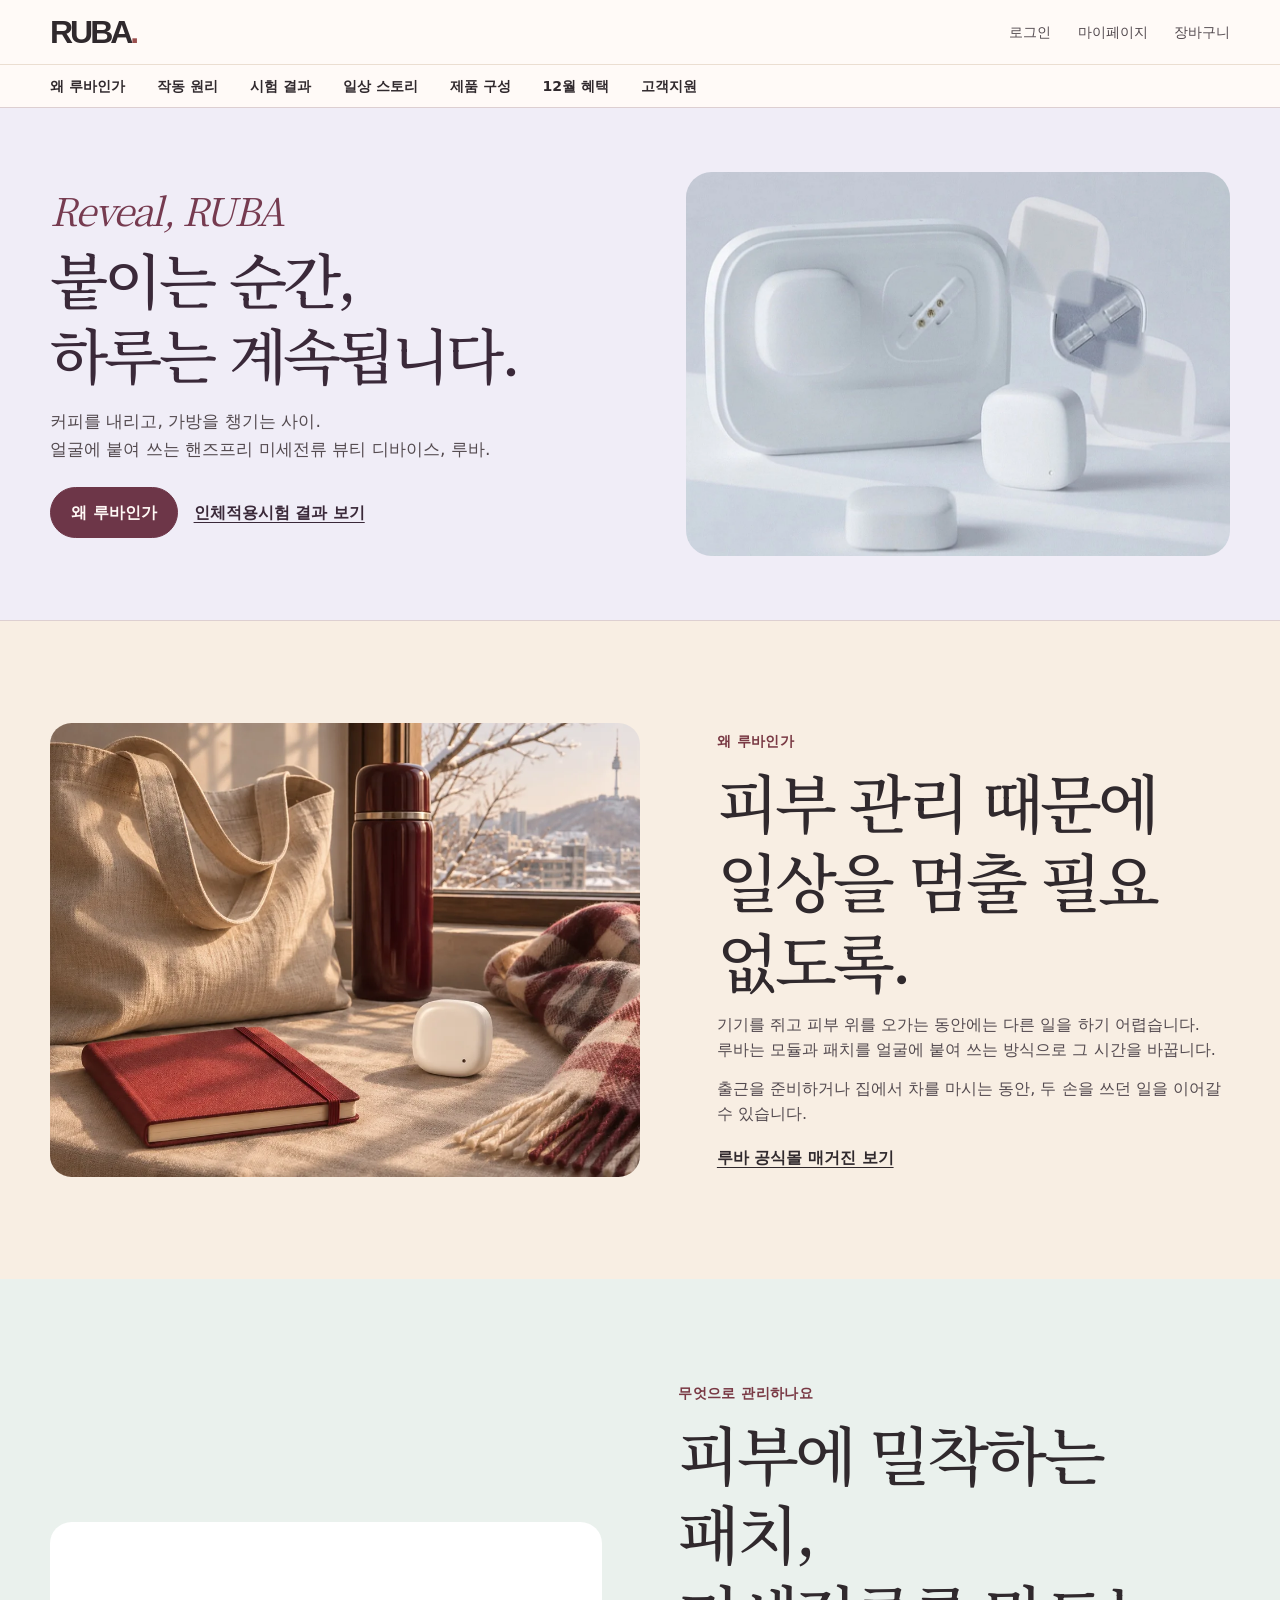
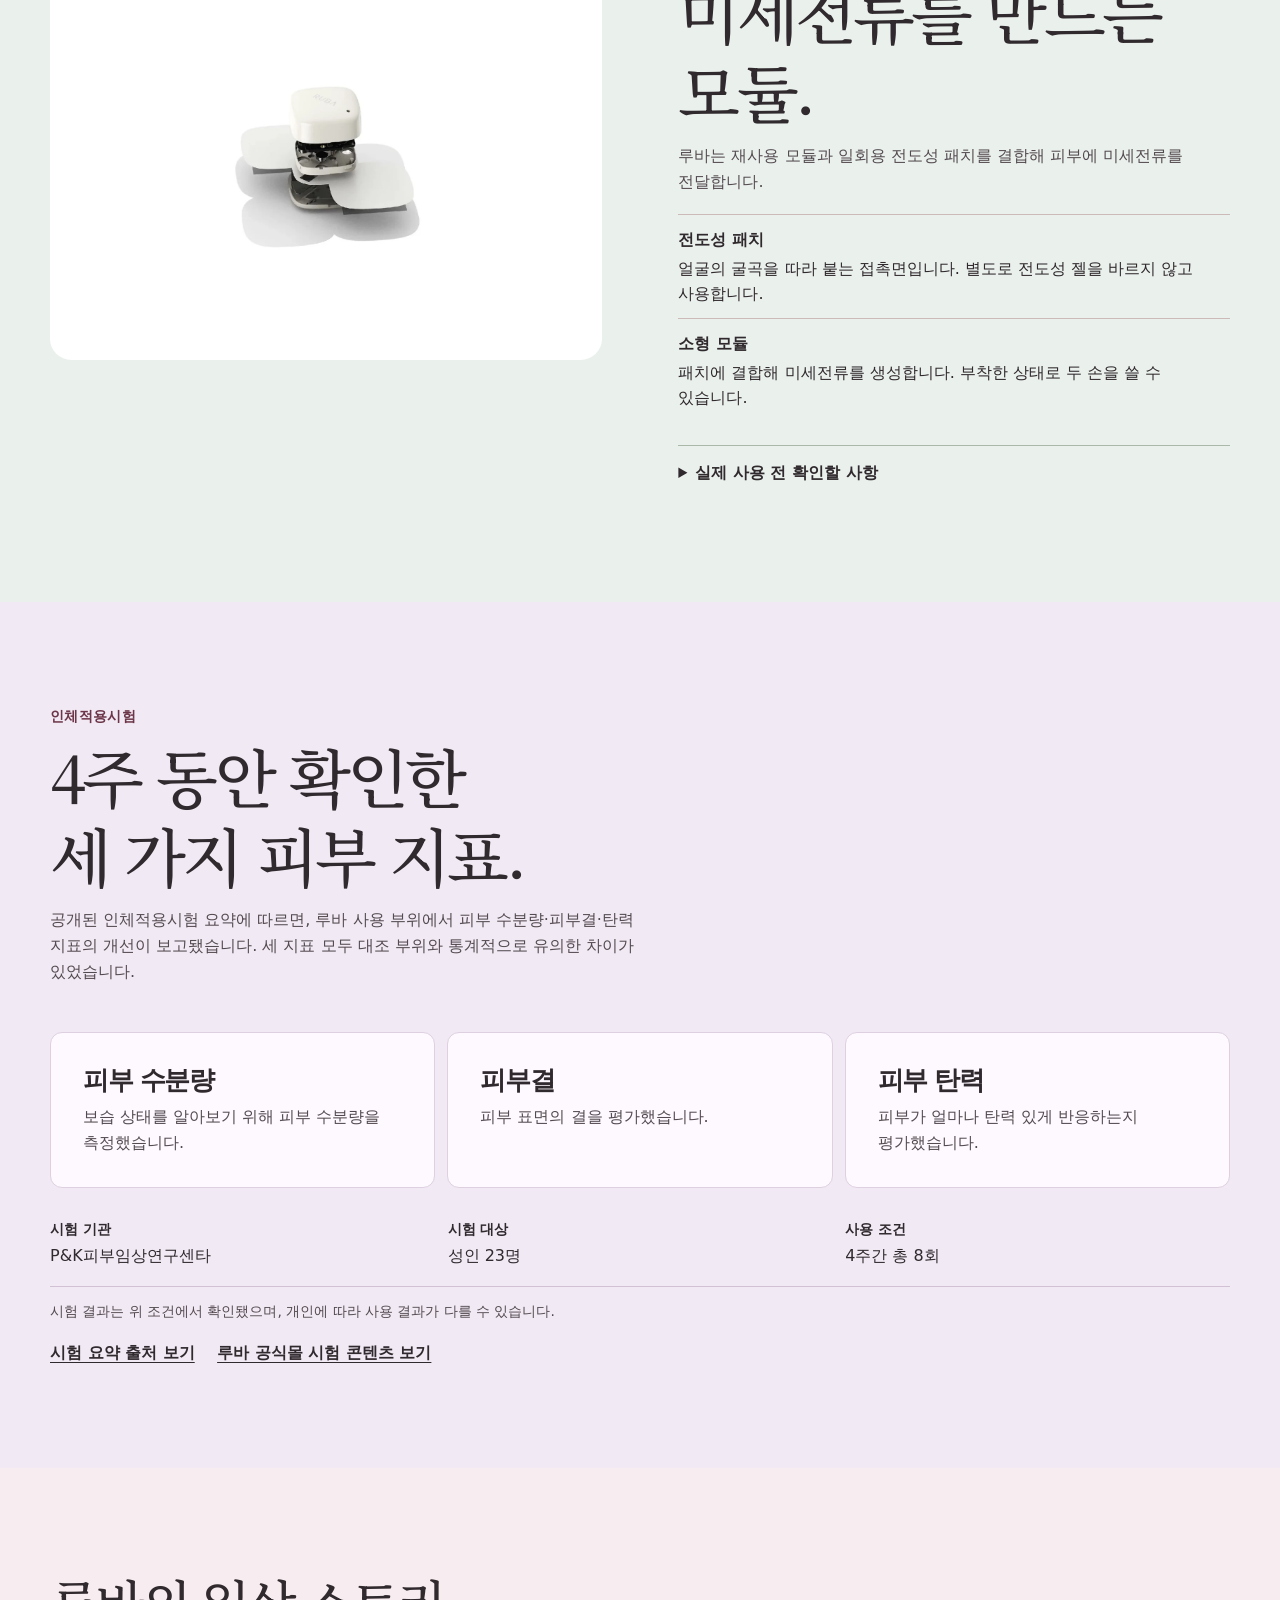
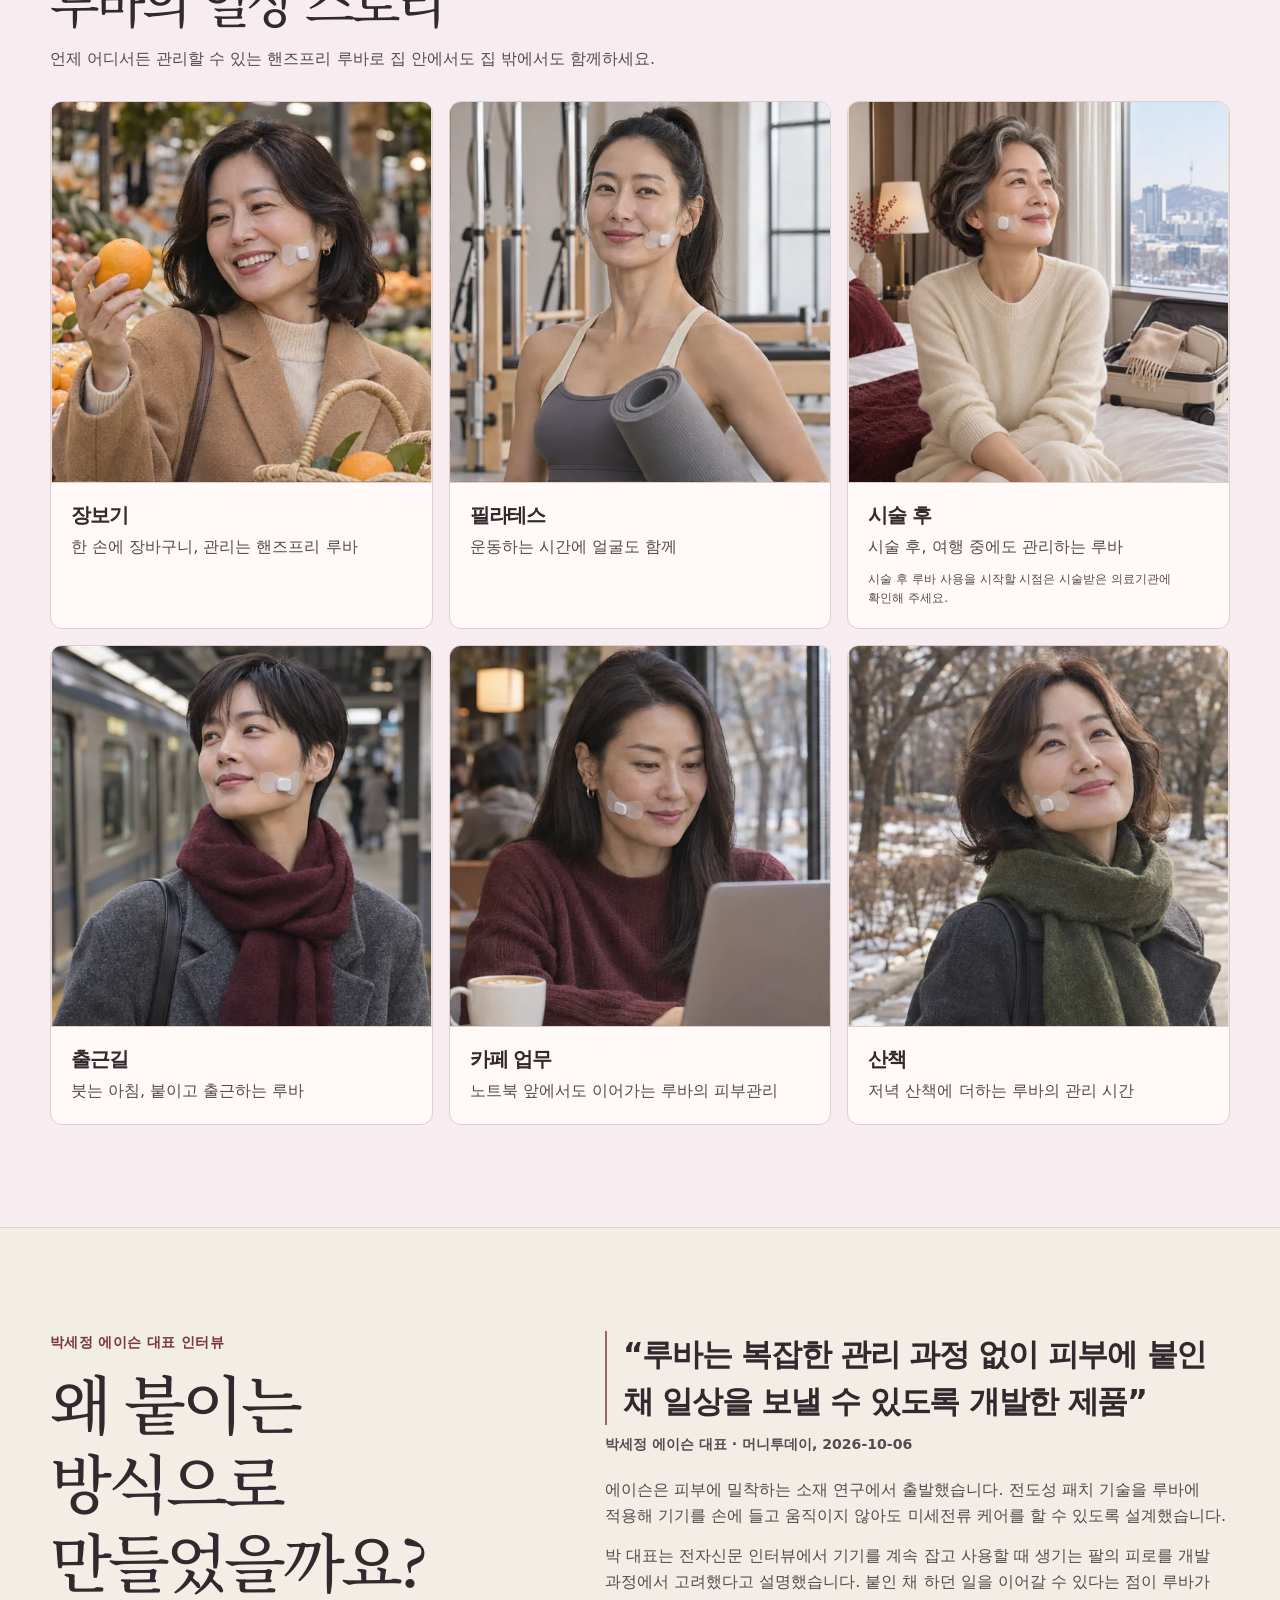
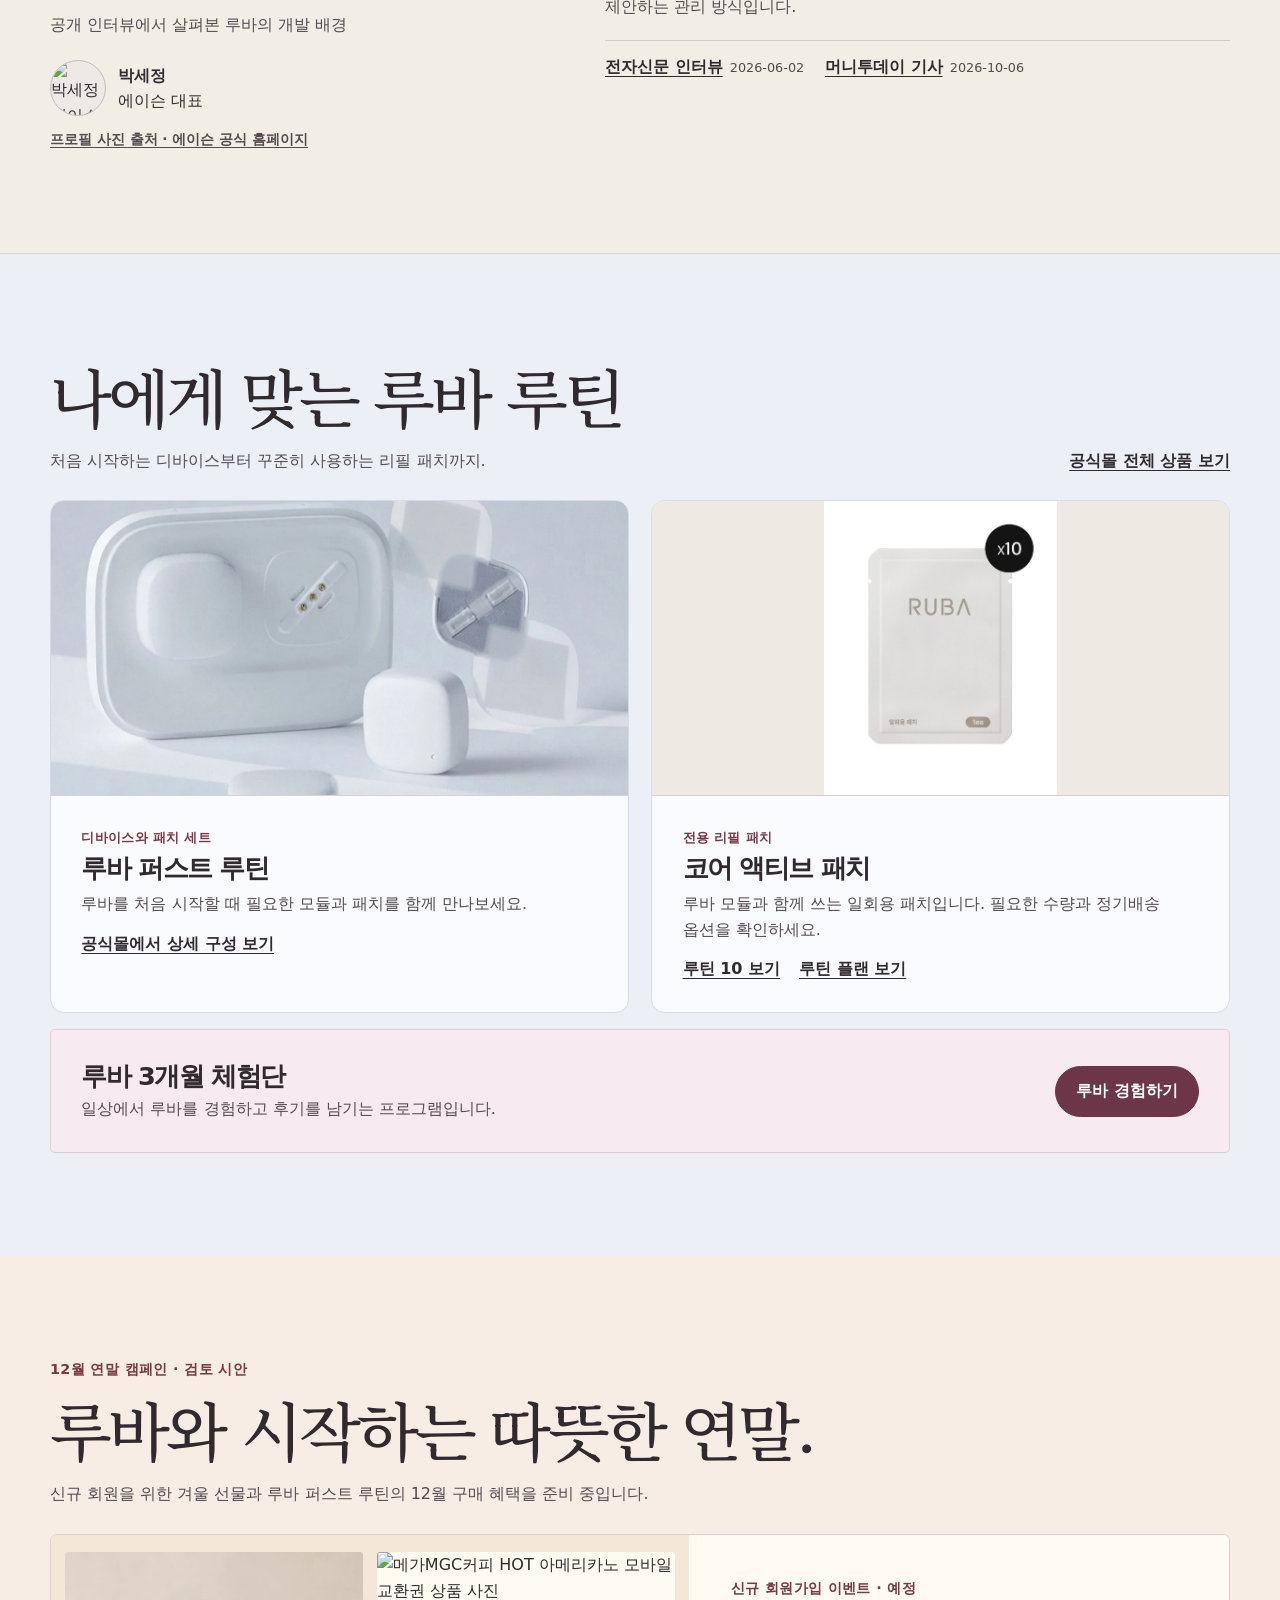
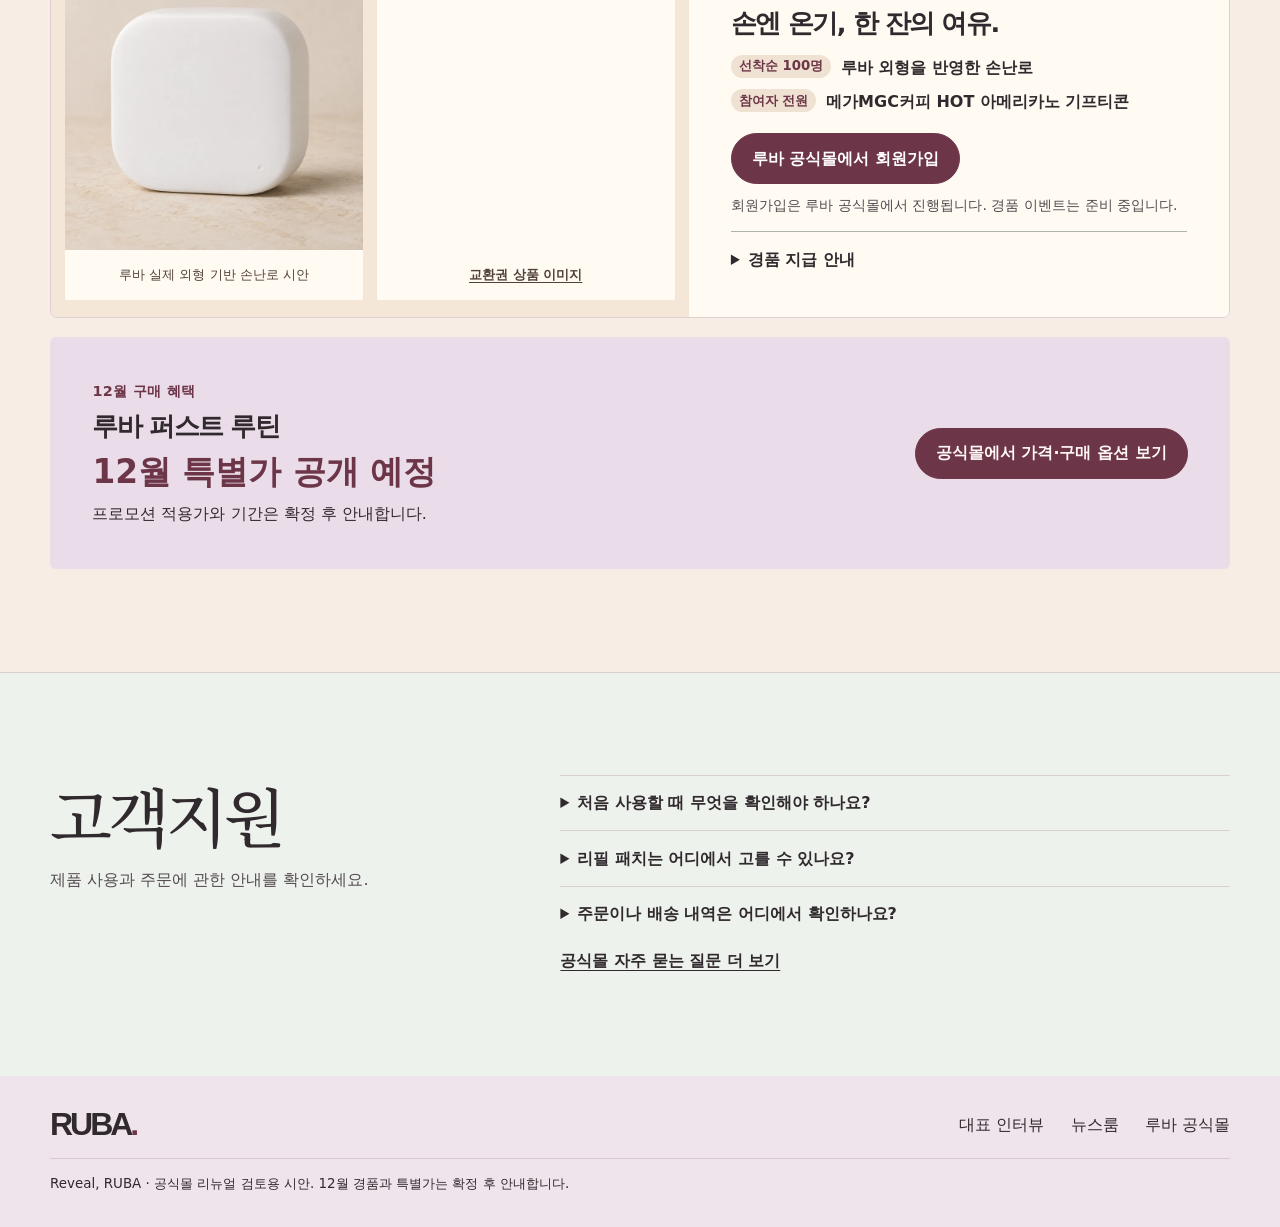
==== commit 32b750eb: "Apply pastel RUBA art direction and open Korean web fonts" ====
--- a/index.html
+++ b/index.html
@@ -7,10 +7,14 @@
 <meta name="theme-color" content="#f7f1e8">
 <meta name="description" content="Reveal, RUBA. 얼굴에 붙여 쓰는 핸즈프리 미세전류 뷰티 디바이스와 루바의 일상을 만나보세요.">
 <title>Reveal, RUBA | 루바 공식몰 리뉴얼 시안</title>
-<link rel="stylesheet" href="style.css?v=reveal-evidence">
+<link rel="preconnect" href="https://fonts.googleapis.com">
+<link rel="preconnect" href="https://fonts.gstatic.com" crossorigin>
+<link rel="stylesheet" href="https://cdn.jsdelivr.net/gh/orioncactus/pretendard@v1.3.9/dist/web/variable/pretendardvariable-dynamic-subset.min.css" crossorigin>
+<link rel="stylesheet" href="https://fonts.googleapis.com/css2?family=Noto+Serif+KR:wght@400;500;600&amp;display=swap">
+<link rel="stylesheet" href="style.css?v=reveal-pastel">
 <script src="app.js?v=everyday-stories" defer></script>
 </head>
-<body class="reveal-editorial">
+<body class="reveal-editorial reveal-pastel">
 <a class="skip" href="#main">본문으로 이동</a>
 <header class="header reveal-header">
   <div class="wrap reveal-masthead">
@@ -34,11 +38,12 @@
         <p class="sub">커피를 내리고, 가방을 챙기는 사이.<br>얼굴에 붙여 쓰는 핸즈프리 미세전류 뷰티 디바이스, 루바.</p>
         <div class="actions"><a class="pill" href="#magazine">왜 루바인가</a><a class="text-link" href="#clinicalstudy">인체적용시험 결과 보기</a></div>
       </div>
-      <figure class="reveal-hero-image"><img src="hero.webp" width="989" height="1250" alt="양 볼에 루바 모듈과 전도성 패치를 부착한 모습" fetchpriority="high"></figure>
-    </div>
-  </section>
-
-  <section id="magazine" class="wrap section editorial-magazine" aria-labelledby="magazine-title">
+      <figure class="reveal-hero-image"><img src="product.webp" width="1200" height="800" alt="루바 퍼스트 루틴의 흰색 모듈, 케이스와 전도성 패치" fetchpriority="high"></figure>
+    </div>
+  </section>
+
+  <section id="magazine" class="pastel-magazine" aria-labelledby="magazine-title">
+    <div class="wrap section editorial-magazine">
     <figure><img src="ruba-story-device.webp" width="1200" height="800" alt="외출을 준비하는 겨울 창가의 루바와 일상 소품" loading="lazy"></figure>
     <div>
       <p class="eyebrow">왜 루바인가</p>
@@ -46,6 +51,7 @@
       <p class="sub">기기를 쥐고 피부 위를 오가는 동안에는 다른 일을 하기 어렵습니다. 루바는 모듈과 패치를 얼굴에 붙여 쓰는 방식으로 그 시간을 바꿉니다.</p>
       <p class="sub">출근을 준비하거나 집에서 차를 마시는 동안, 두 손을 쓰던 일을 이어갈 수 있습니다.</p>
       <a class="text-link" href="https://beautybyasen.com/#magazine">루바 공식몰 매거진 보기</a>
+    </div>
     </div>
   </section>
 
@@ -85,7 +91,8 @@
     </div>
   </section>
 
-  <section id="scenes" class="wrap section" aria-labelledby="stories-title">
+  <div class="pastel-scenes">
+<section id="scenes" class="wrap section" aria-labelledby="stories-title">
     <header class="story-intro">
       <div class="story-intro-copy">
         <h2 id="stories-title">루바의 일상 스토리</h2>
@@ -131,6 +138,7 @@
       </article>
     </div>
   </section>
+  </div>
 
 
 
@@ -159,7 +167,8 @@
     </div>
   </section>
 
-  <section id="plans" class="wrap section reveal-products" aria-labelledby="plans-title">
+  <div class="pastel-products">
+<section id="plans" class="wrap section reveal-products" aria-labelledby="plans-title">
     <div class="reveal-section-head">
       <div><h2 id="plans-title">나에게 맞는 루바 루틴</h2><p class="sub">처음 시작하는 디바이스부터 꾸준히 사용하는 리필 패치까지.</p></div>
       <a class="text-link" href="https://beautybyasen.com/product/list.html?cate_no=28">공식몰 전체 상품 보기</a>
@@ -176,8 +185,10 @@
     </div>
     <div class="reveal-trial"><div><h3>루바 3개월 체험단</h3><p>일상에서 루바를 경험하고 후기를 남기는 프로그램입니다.</p></div><a class="pill" href="trial.html">루바 경험하기</a></div>
   </section>
-
-  <section id="holiday" class="wrap section holiday-section" aria-labelledby="holiday-title">
+  </div>
+
+  <div class="pastel-holiday">
+<section id="holiday" class="wrap section holiday-section" aria-labelledby="holiday-title">
     <p class="eyebrow">12월 연말 캠페인 · 검토 시안</p>
     <h2 id="holiday-title">루바와 시작하는 따뜻한 연말.</h2>
     <p class="sub">신규 회원을 위한 겨울 선물과 루바 퍼스트 루틴의 12월 구매 혜택을 준비 중입니다.</p>
@@ -214,6 +225,7 @@
       <a class="pill" data-conversion="purchase_click" href="https://www.beautybyasen.com/product/detail.html?product_no=16&amp;utm_source=ruba_campaign&amp;utm_medium=referral&amp;utm_campaign=ruba_december_2026&amp;utm_content=purchase_offer">공식몰에서 가격·구매 옵션 보기</a>
     </article>
   </section>
+  </div>
 
   <section id="support" class="reveal-support" aria-labelledby="support-title">
     <div class="wrap section reveal-support-layout">
--- a/style.css
+++ b/style.css
@@ -256,3 +256,65 @@
   .study-metrics { grid-template-columns: 1fr; }
   .study-conditions dd { font-size: .85rem; }
 }
+
+
+/* Reveal RUBA pastel palette and typography */
+.reveal-pastel {
+  --paper: #fcf9f6;
+  --ink: #30292d;
+  --mute: #544b50;
+  --forest: #6d3648;
+  --line: #ddcfd1;
+  --display-serif: "Noto Serif KR", "Nanum Myeongjo", "Batang", serif;
+  font-family: "Pretendard Variable", Pretendard, "Noto Sans KR", "Malgun Gothic", system-ui, sans-serif;
+}
+.reveal-pastel .header, .reveal-pastel .mobile-cta { background: #fffaf7; }
+.reveal-pastel .reveal-hero h1, .reveal-pastel main h2 {
+  font-family: var(--display-serif);
+  font-weight: 500;
+  letter-spacing: -.06em;
+  line-height: 1.24;
+}
+.reveal-pastel .campaign { font-family: var(--display-serif); }
+.reveal-pastel .reveal-hero { background: #f0edf7; color: #3a2939; }
+.reveal-pastel .reveal-hero-layout { padding-block: clamp(2rem, 5vw, 4.8rem); }
+.reveal-pastel .reveal-hero-copy { padding-block: .75rem; }
+.reveal-pastel .reveal-hero h1 { font-size: clamp(2.25rem, 4.7vw, 4.7rem); }
+.reveal-pastel .reveal-hero .campaign { color: #763b50; }
+.reveal-pastel .reveal-hero .sub { color: var(--mute); }
+.reveal-pastel .reveal-hero .pill { background: var(--forest); border-color: var(--forest); color: #fff8f5; }
+.reveal-pastel .reveal-hero .pill:hover { background: #824559; }
+.reveal-pastel .reveal-hero-image { border-radius: clamp(.75rem, 2vw, 1.7rem); background: #e4e4ef; }
+.reveal-pastel .reveal-hero-image img { aspect-ratio: 1.42; object-position: 50% center; }
+.pastel-magazine { background: #f8eee3; }
+.reveal-pastel .editorial-magazine figure, .reveal-pastel .editorial-tech figure { border-radius: clamp(.75rem, 2vw, 1.35rem); overflow: hidden; }
+.reveal-pastel .editorial-tech { background: #eaf1ed; }
+.reveal-pastel .editorial-tech figure { background: #fff; }
+.reveal-pastel .editorial-study { background: #f1e9f4; color: var(--ink); }
+.reveal-pastel .editorial-study .eyebrow { color: var(--forest); }
+.reveal-pastel .editorial-study .sub, .reveal-pastel .study-metrics p, .reveal-pastel .study-note { color: var(--mute); }
+.reveal-pastel .study-metrics { gap: .75rem; background: none; border: 0; }
+.reveal-pastel .study-metrics li { background: #fdf9ff; border: 1px solid #ded0e1; border-radius: .75rem; }
+.reveal-pastel .study-conditions { border-color: #d2c1d5; }
+.pastel-scenes { background: #f7ecef; }
+.reveal-pastel .story-card .scene-tile { background: #fffaf8; border-radius: .75rem; }
+.reveal-pastel .story-card:hover .scene-tile { background: #f7e7ee; outline-color: var(--forest); }
+.reveal-pastel .founder-section { background: #f2ede5; }
+.pastel-products { background: #ecf0f6; }
+.reveal-pastel .plans article { background: #fafbfe; border-color: #d5dce8; border-radius: .85rem; }
+.reveal-pastel .reveal-trial { background: #f7eaf0; }
+.pastel-holiday { background: #f7ede4; }
+.reveal-pastel .purchase-offer { background: #eadde9; color: var(--ink); }
+.reveal-pastel .purchase-offer .eyebrow, .reveal-pastel .purchase-offer .offer-status { color: var(--forest); }
+.reveal-pastel .purchase-offer .pill { color: #fff8f5; background: var(--forest); border-color: var(--forest); }
+.reveal-pastel .purchase-offer .pill:hover { background: #824559; }
+.reveal-pastel .reveal-support { background: #edf2ed; margin-top: 0; }
+.reveal-pastel .reveal-footer { background: #efe4ec; color: var(--ink); }
+.reveal-pastel .reveal-footer .logo span { color: var(--forest); }
+.reveal-pastel .reveal-footer p { border-color: #d7c7d2; }
+@media (max-width: 760px) {
+  .reveal-pastel .reveal-hero-layout { gap: 1.3rem; }
+  .reveal-pastel .reveal-hero-copy { padding: 0; }
+  .reveal-pastel .reveal-hero h1 { font-size: clamp(2.1rem, 8vw, 3.65rem); }
+  .reveal-pastel .reveal-hero-image img { aspect-ratio: 1.44; }
+}
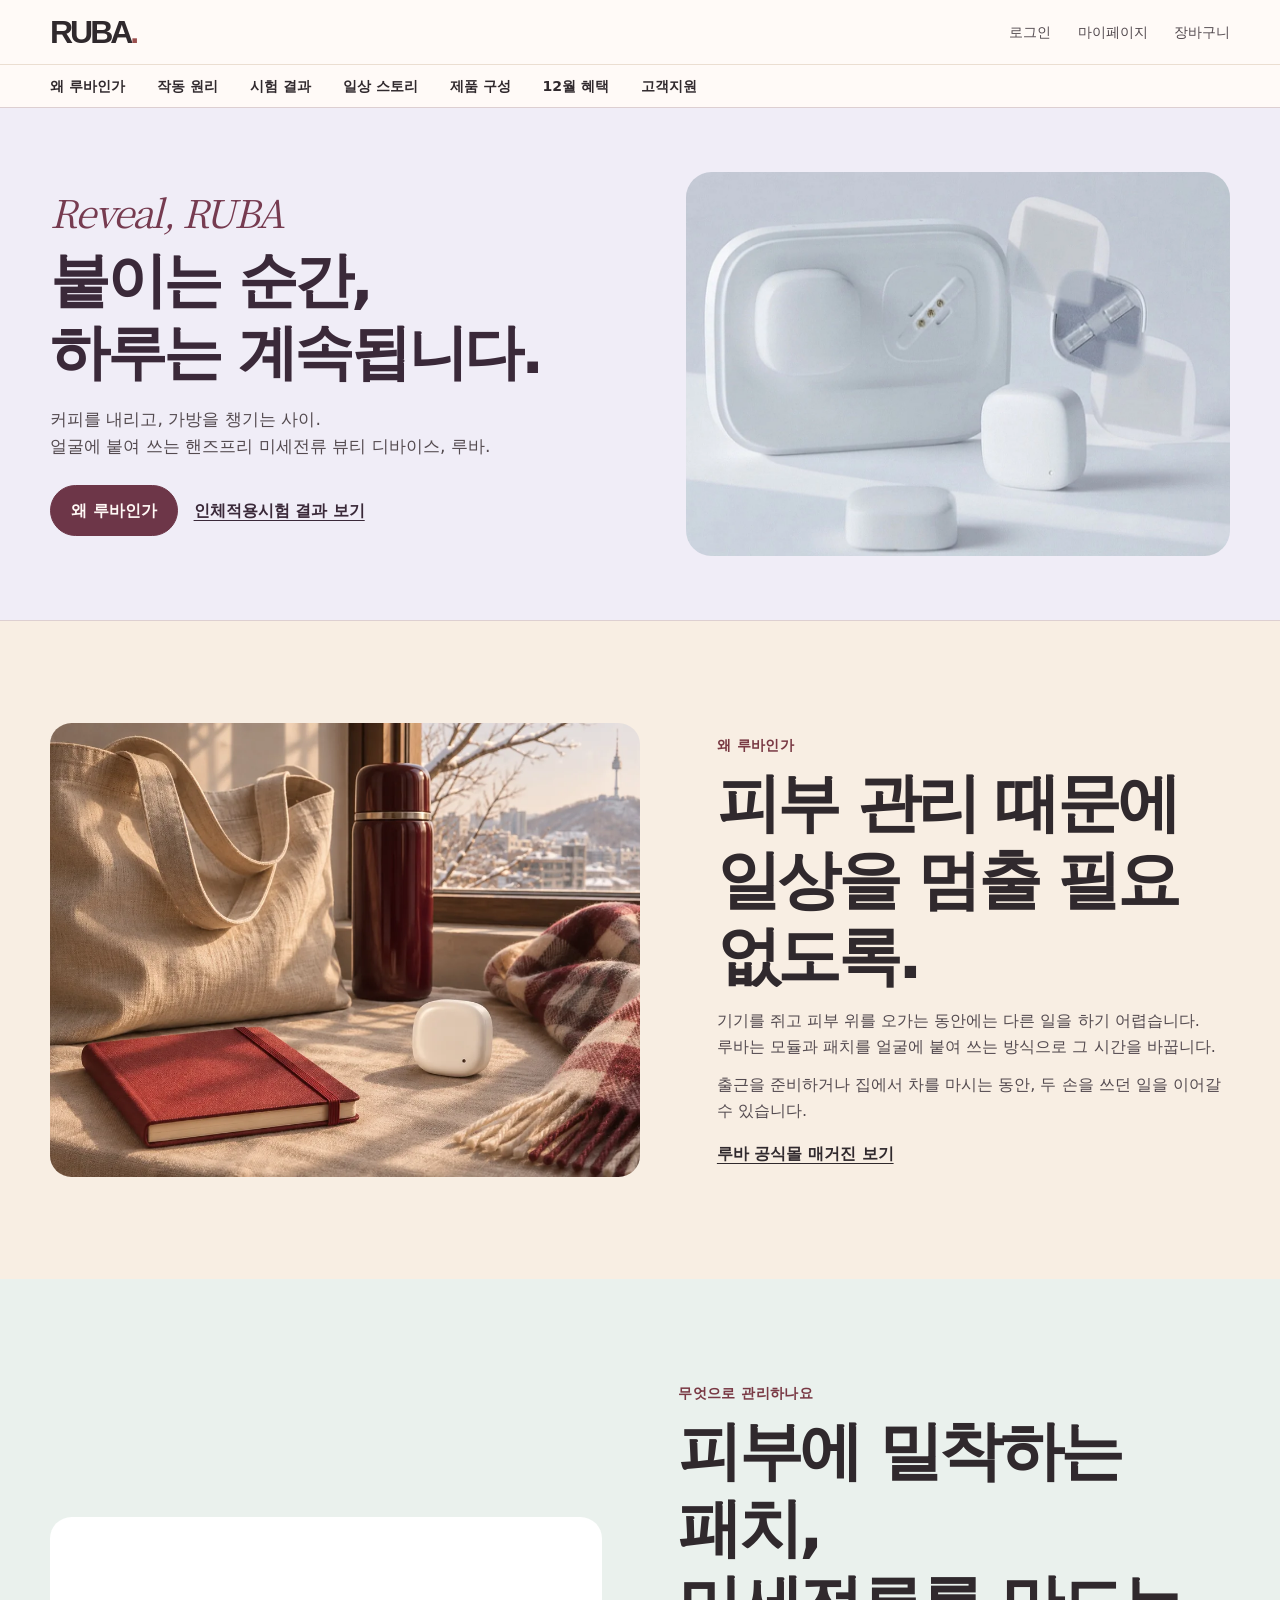
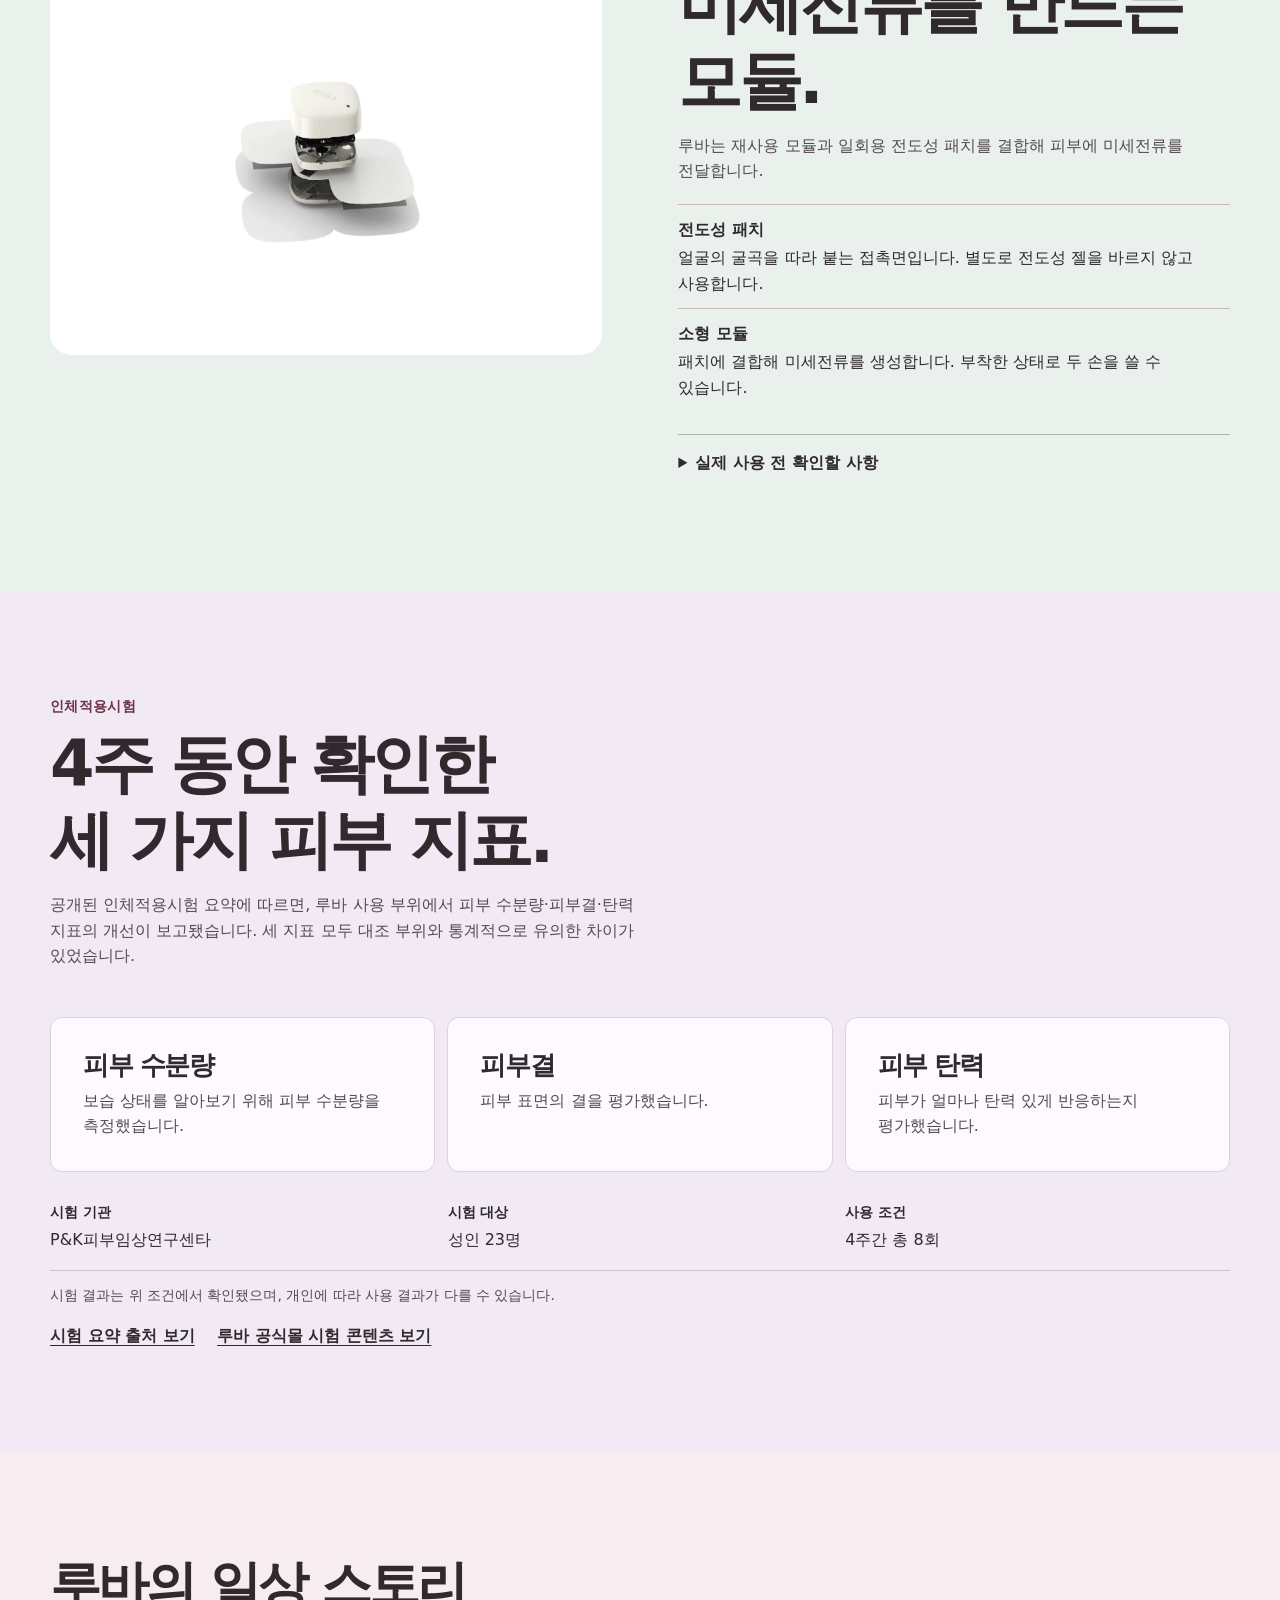
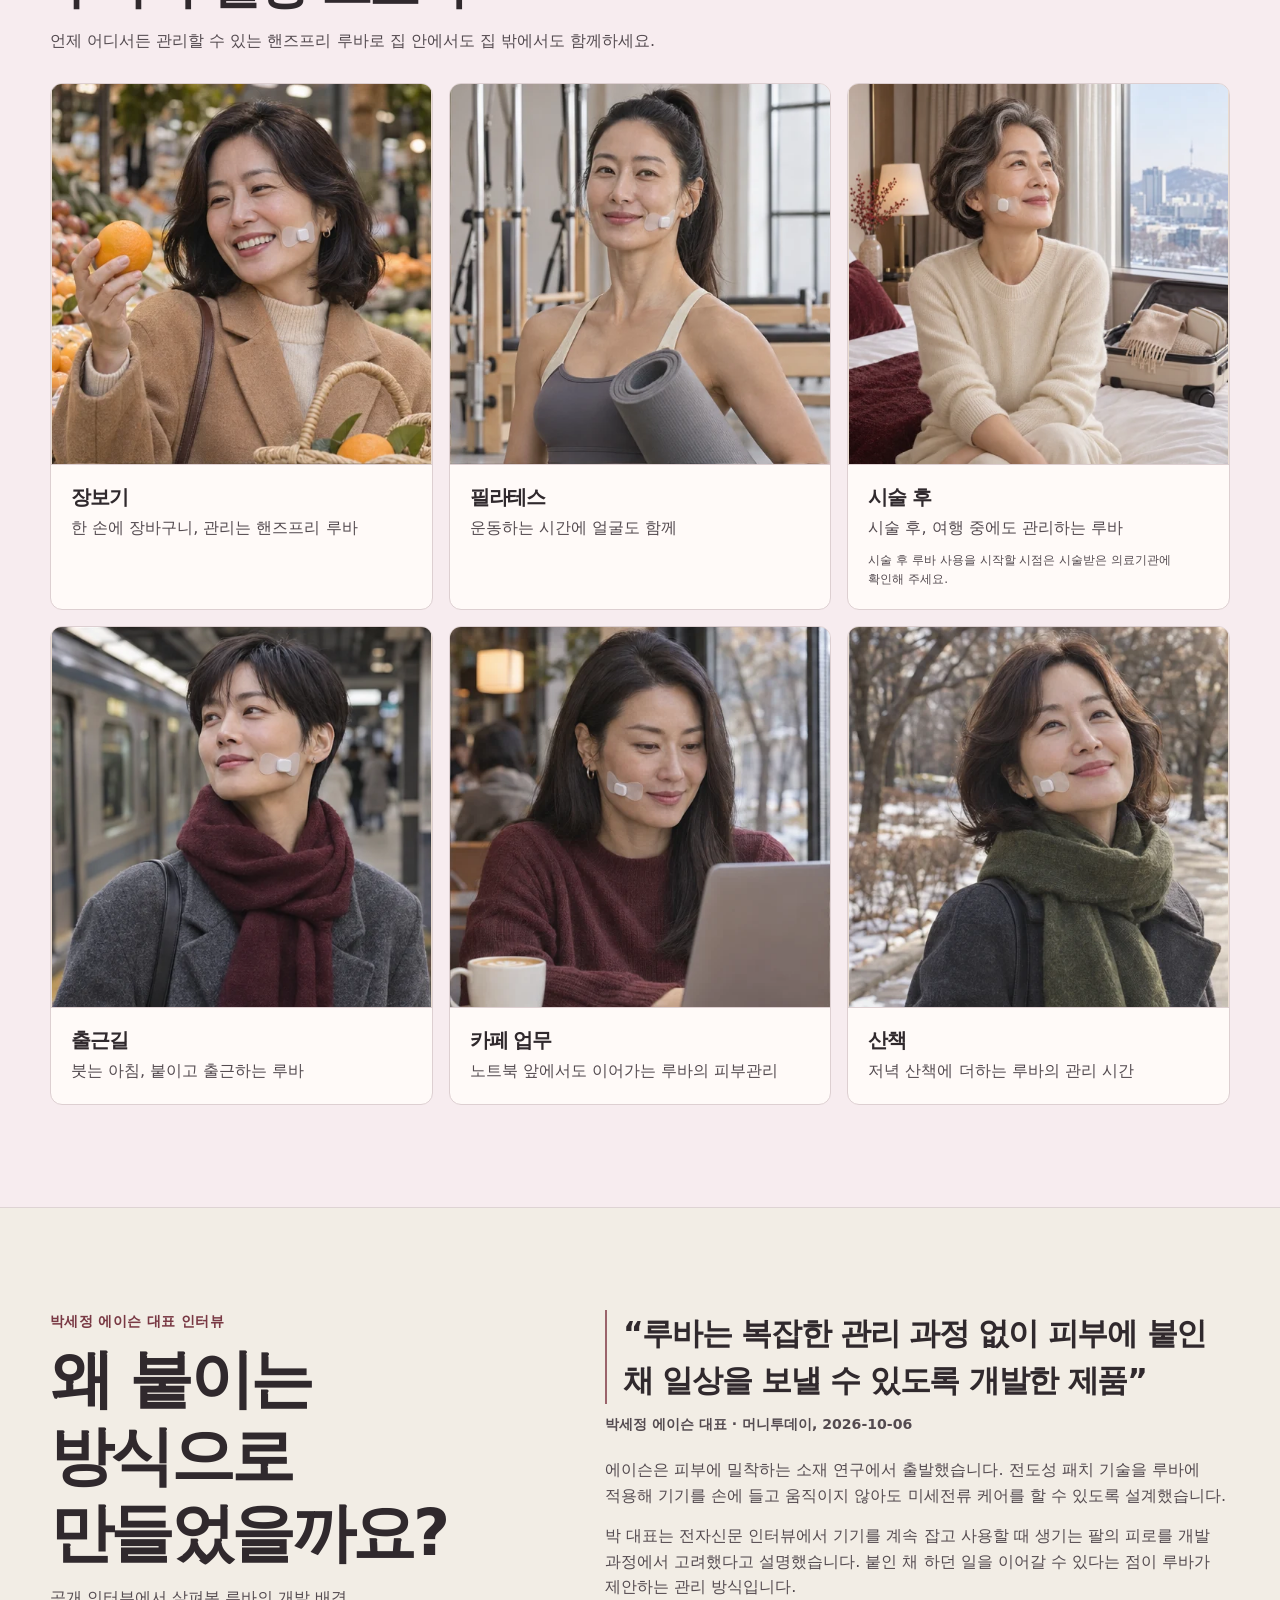
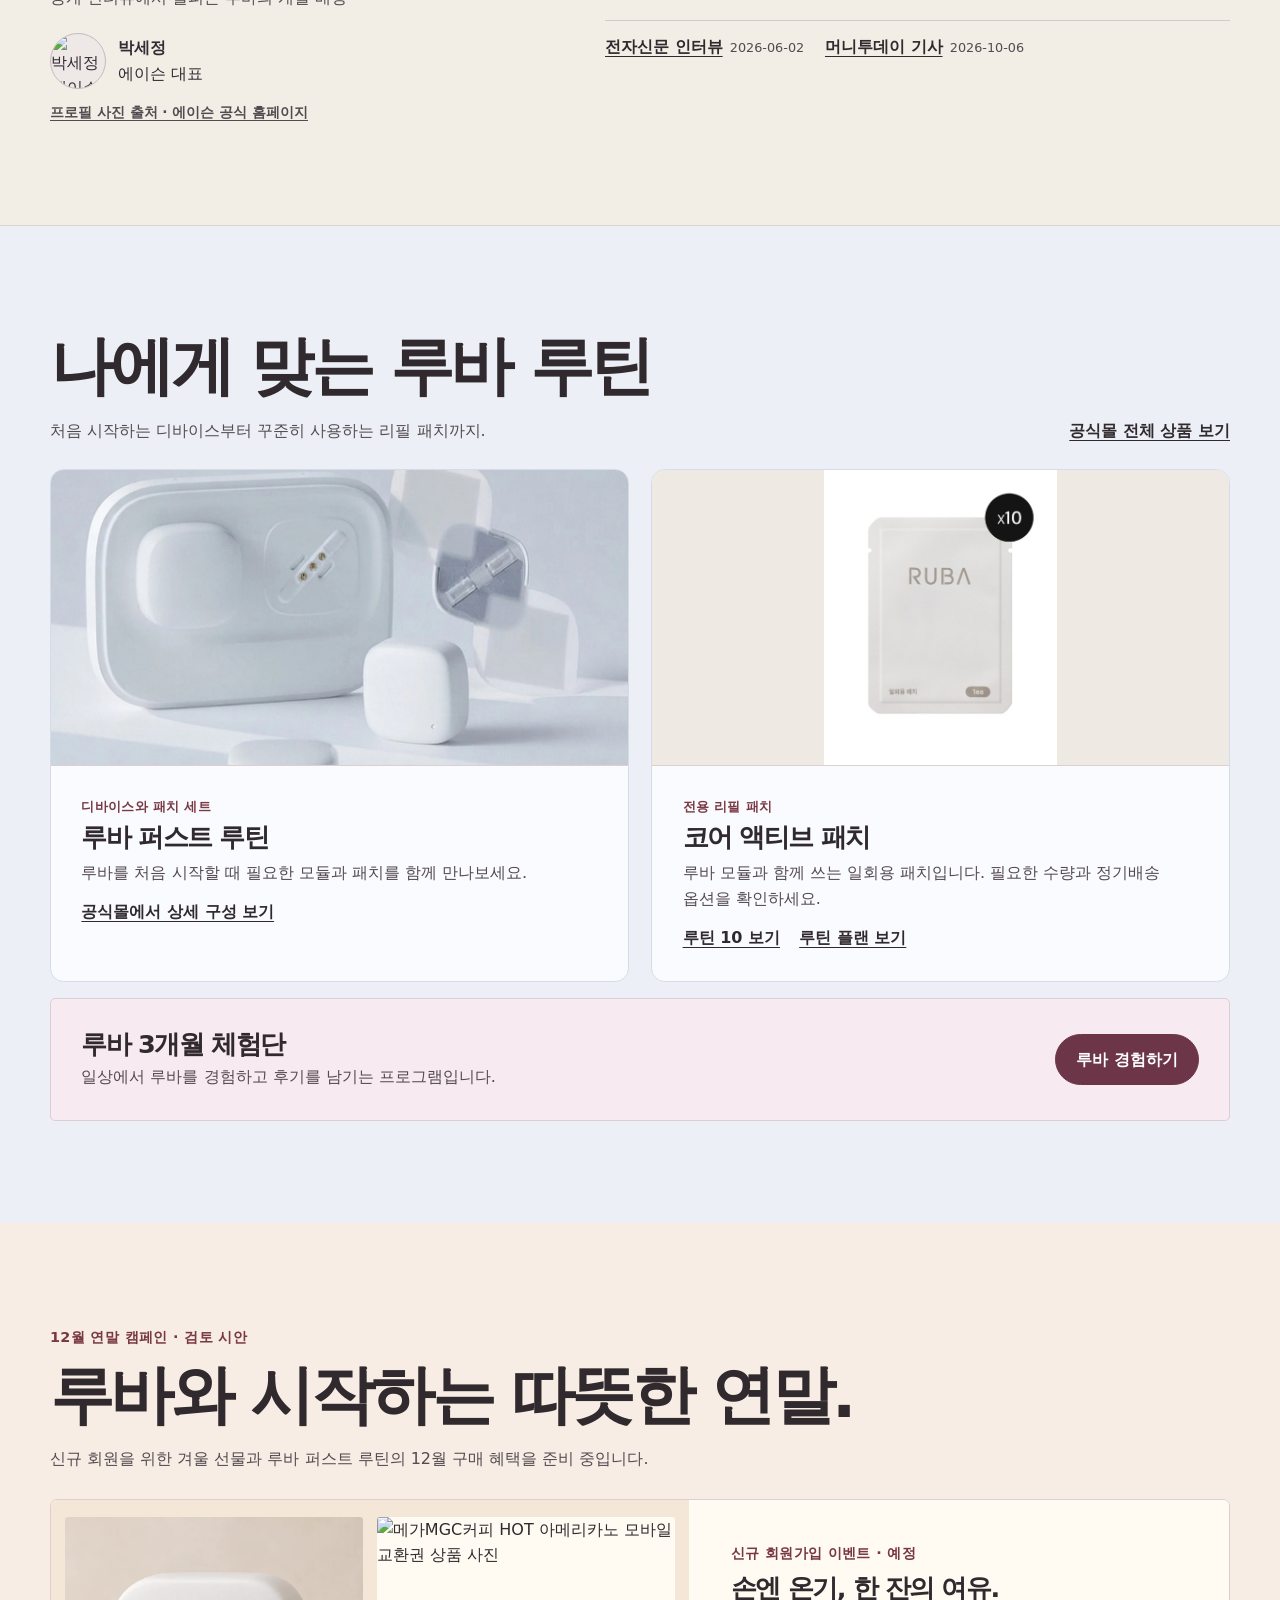
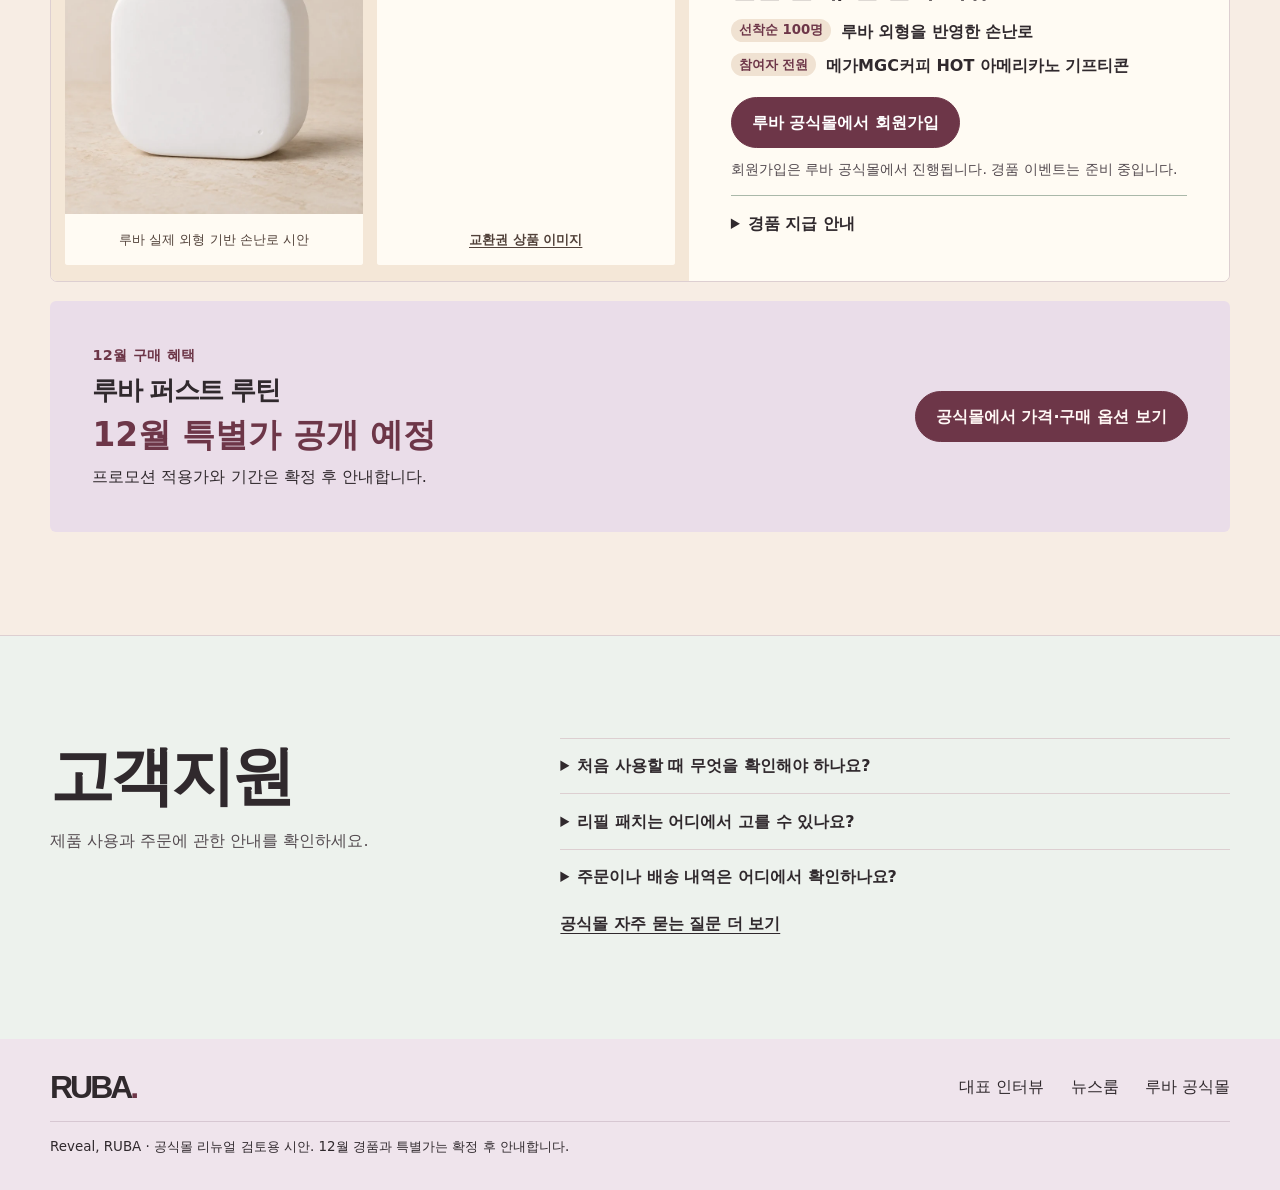
==== commit b2ba4230: "Set RUBA headlines in bold Pretendard" ====
--- a/index.html
+++ b/index.html
@@ -11,7 +11,7 @@
 <link rel="preconnect" href="https://fonts.gstatic.com" crossorigin>
 <link rel="stylesheet" href="https://cdn.jsdelivr.net/gh/orioncactus/pretendard@v1.3.9/dist/web/variable/pretendardvariable-dynamic-subset.min.css" crossorigin>
 <link rel="stylesheet" href="https://fonts.googleapis.com/css2?family=Noto+Serif+KR:wght@400;500;600&amp;display=swap">
-<link rel="stylesheet" href="style.css?v=reveal-pastel">
+<link rel="stylesheet" href="style.css?v=pretendard-bold">
 <script src="app.js?v=everyday-stories" defer></script>
 </head>
 <body class="reveal-editorial reveal-pastel">
--- a/style.css
+++ b/style.css
@@ -269,11 +269,11 @@
   font-family: "Pretendard Variable", Pretendard, "Noto Sans KR", "Malgun Gothic", system-ui, sans-serif;
 }
 .reveal-pastel .header, .reveal-pastel .mobile-cta { background: #fffaf7; }
-.reveal-pastel .reveal-hero h1, .reveal-pastel main h2 {
-  font-family: var(--display-serif);
-  font-weight: 500;
-  letter-spacing: -.06em;
-  line-height: 1.24;
+.reveal-pastel .reveal-hero h1, .reveal-pastel main h2, .reveal-pastel main h3 {
+  font-family: inherit;
+  font-weight: 750;
+  letter-spacing: -.055em;
+  line-height: 1.2;
 }
 .reveal-pastel .campaign { font-family: var(--display-serif); }
 .reveal-pastel .reveal-hero { background: #f0edf7; color: #3a2939; }
